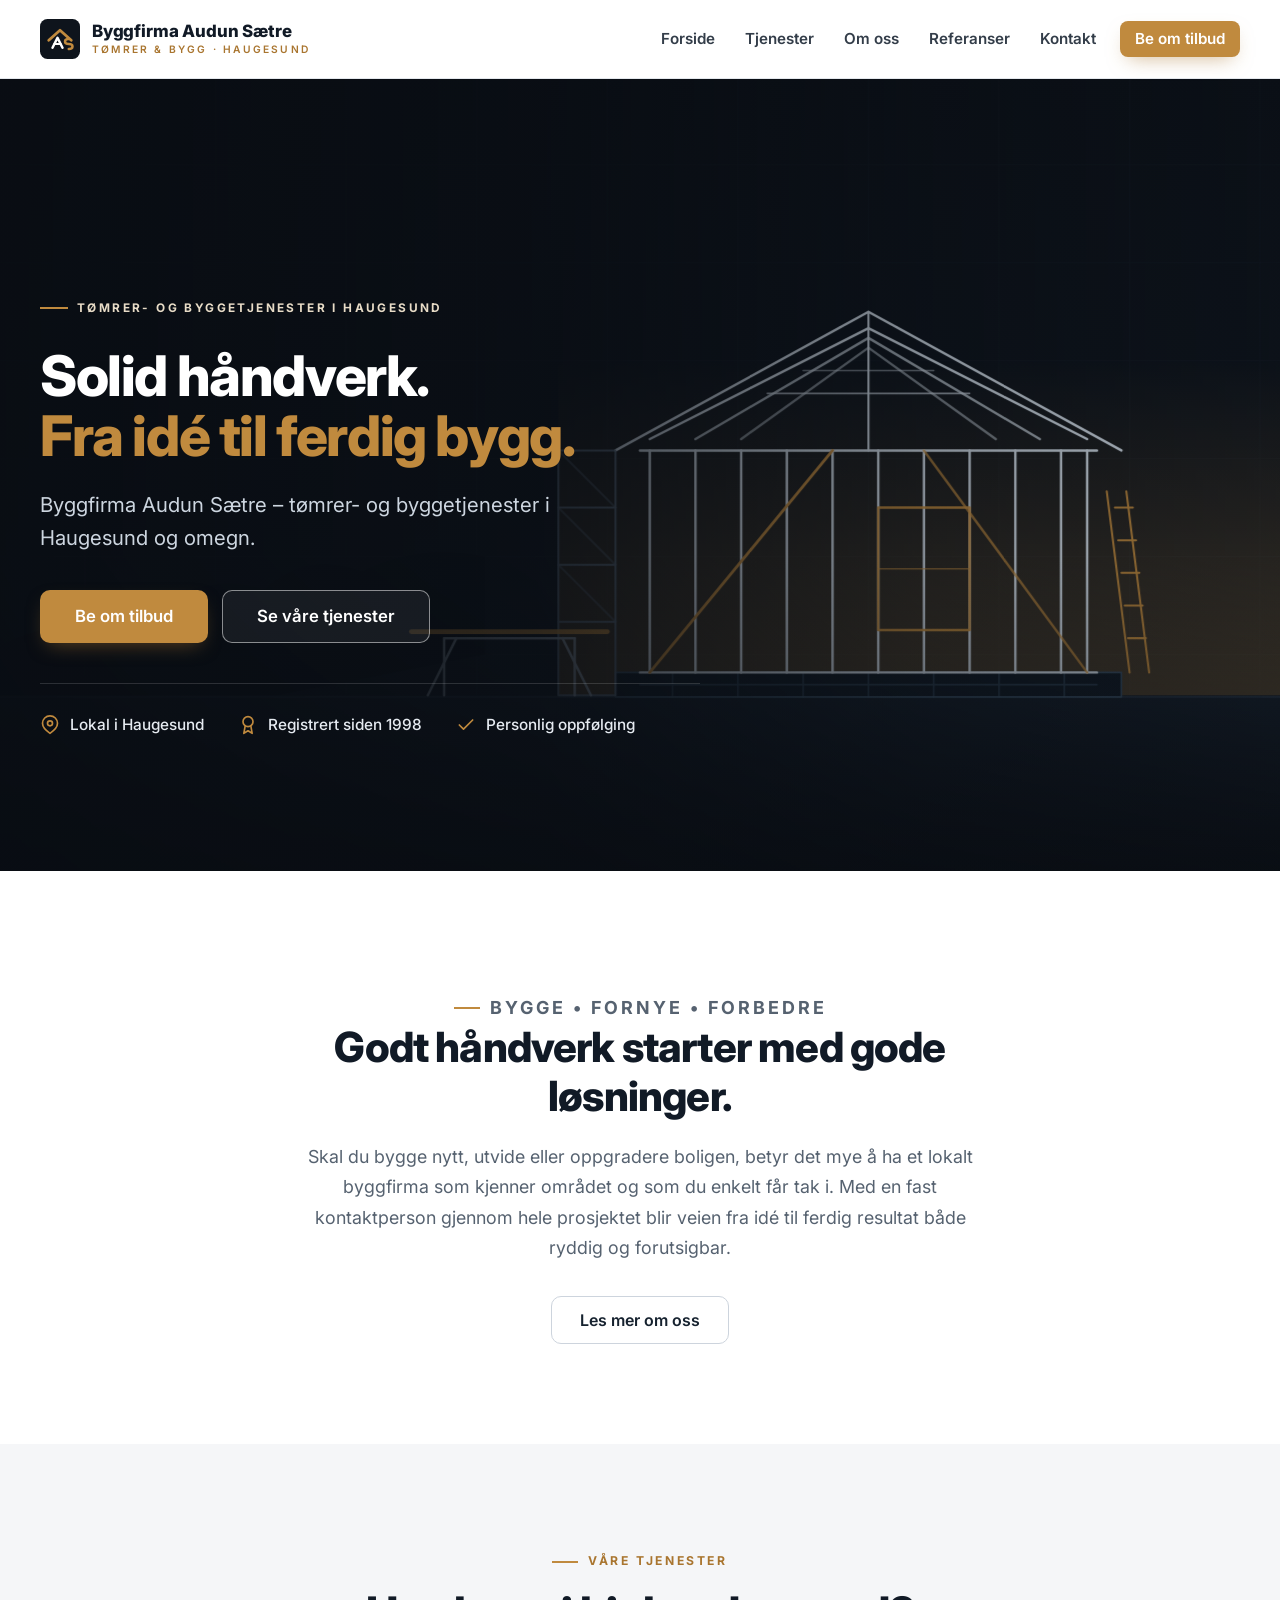
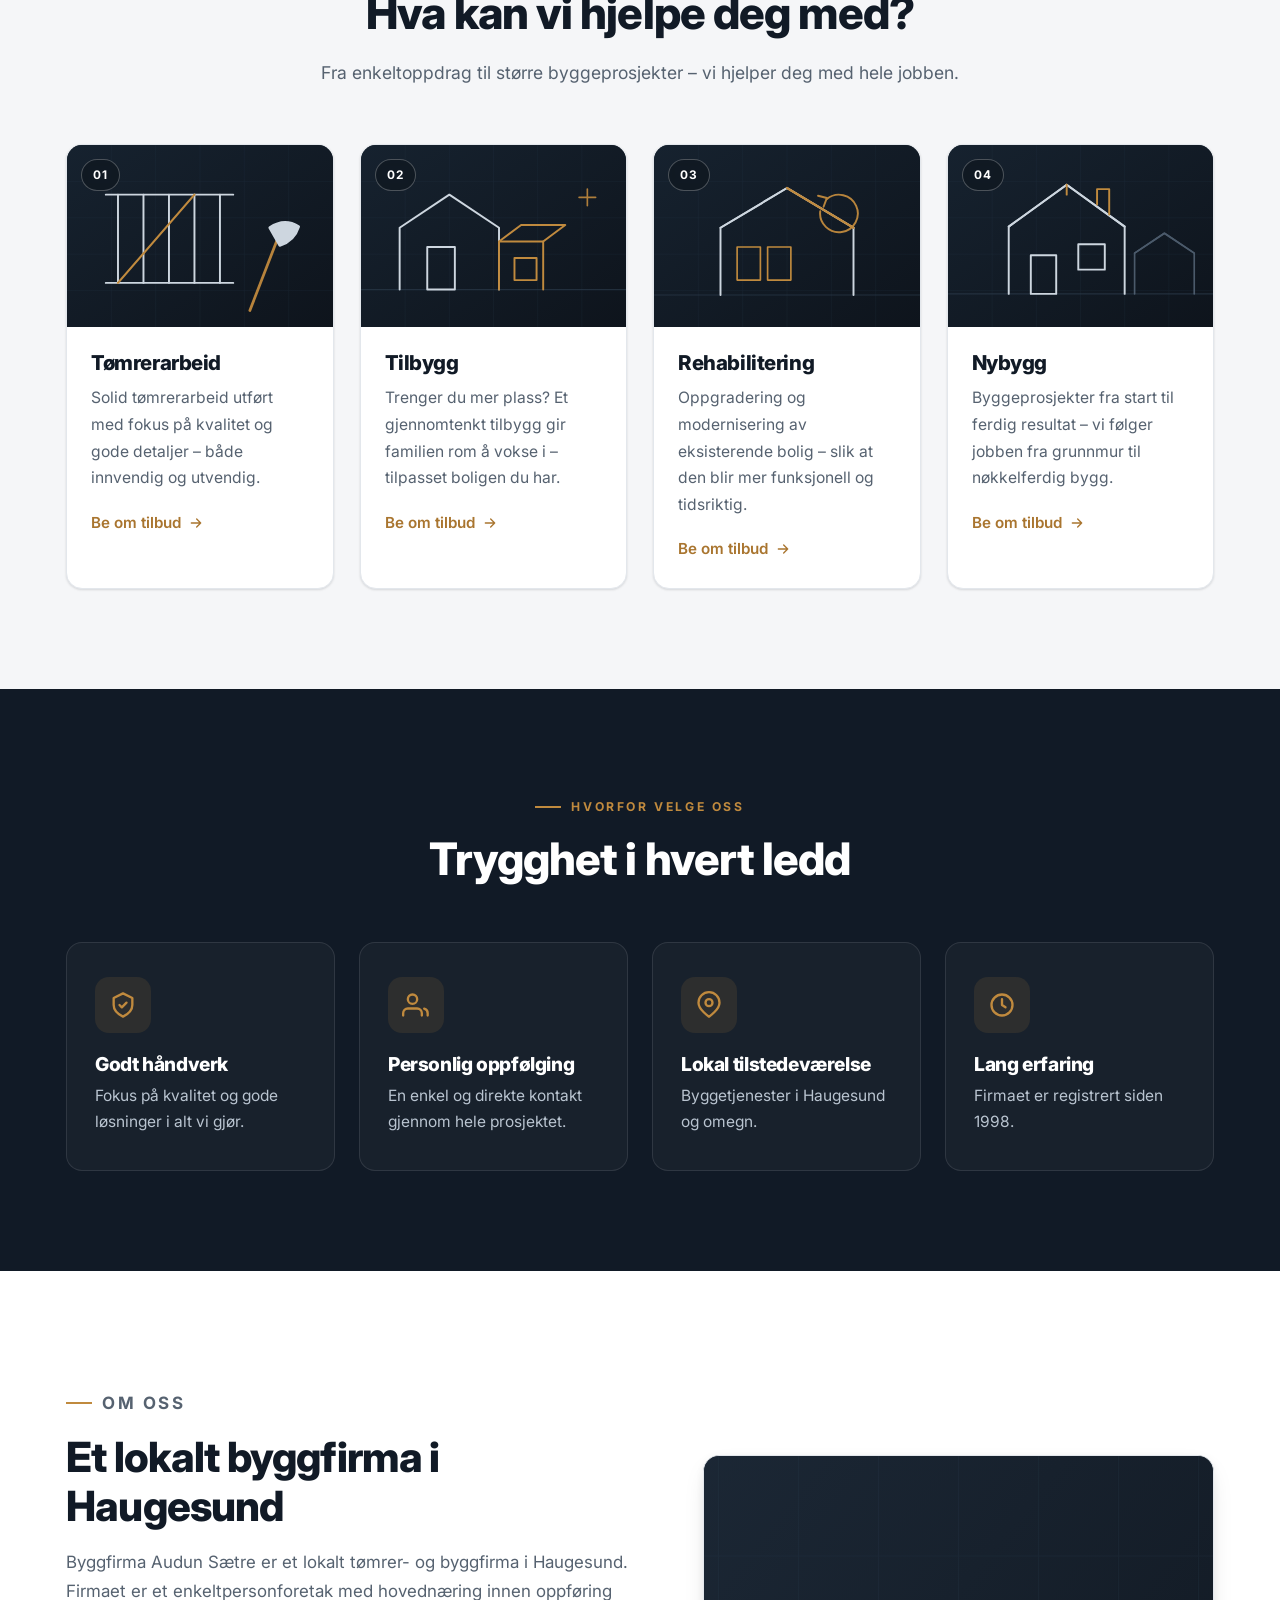
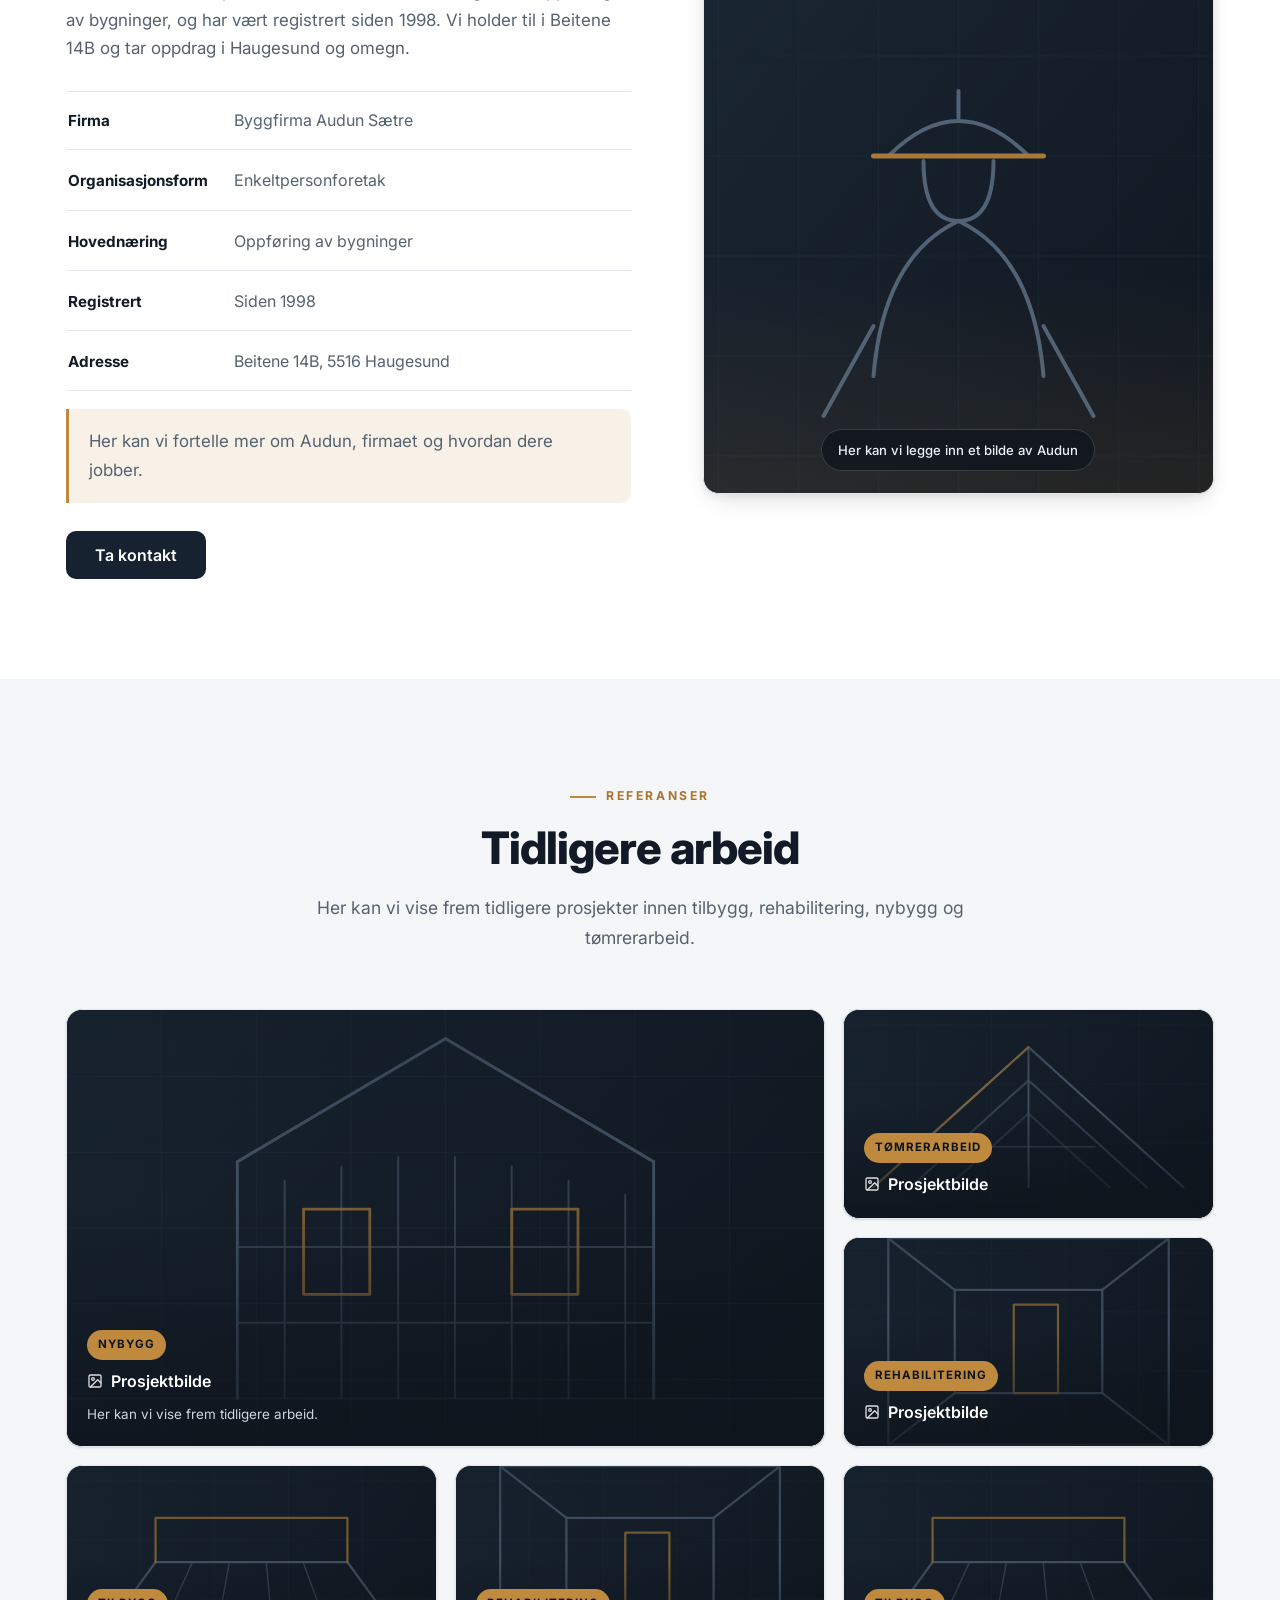
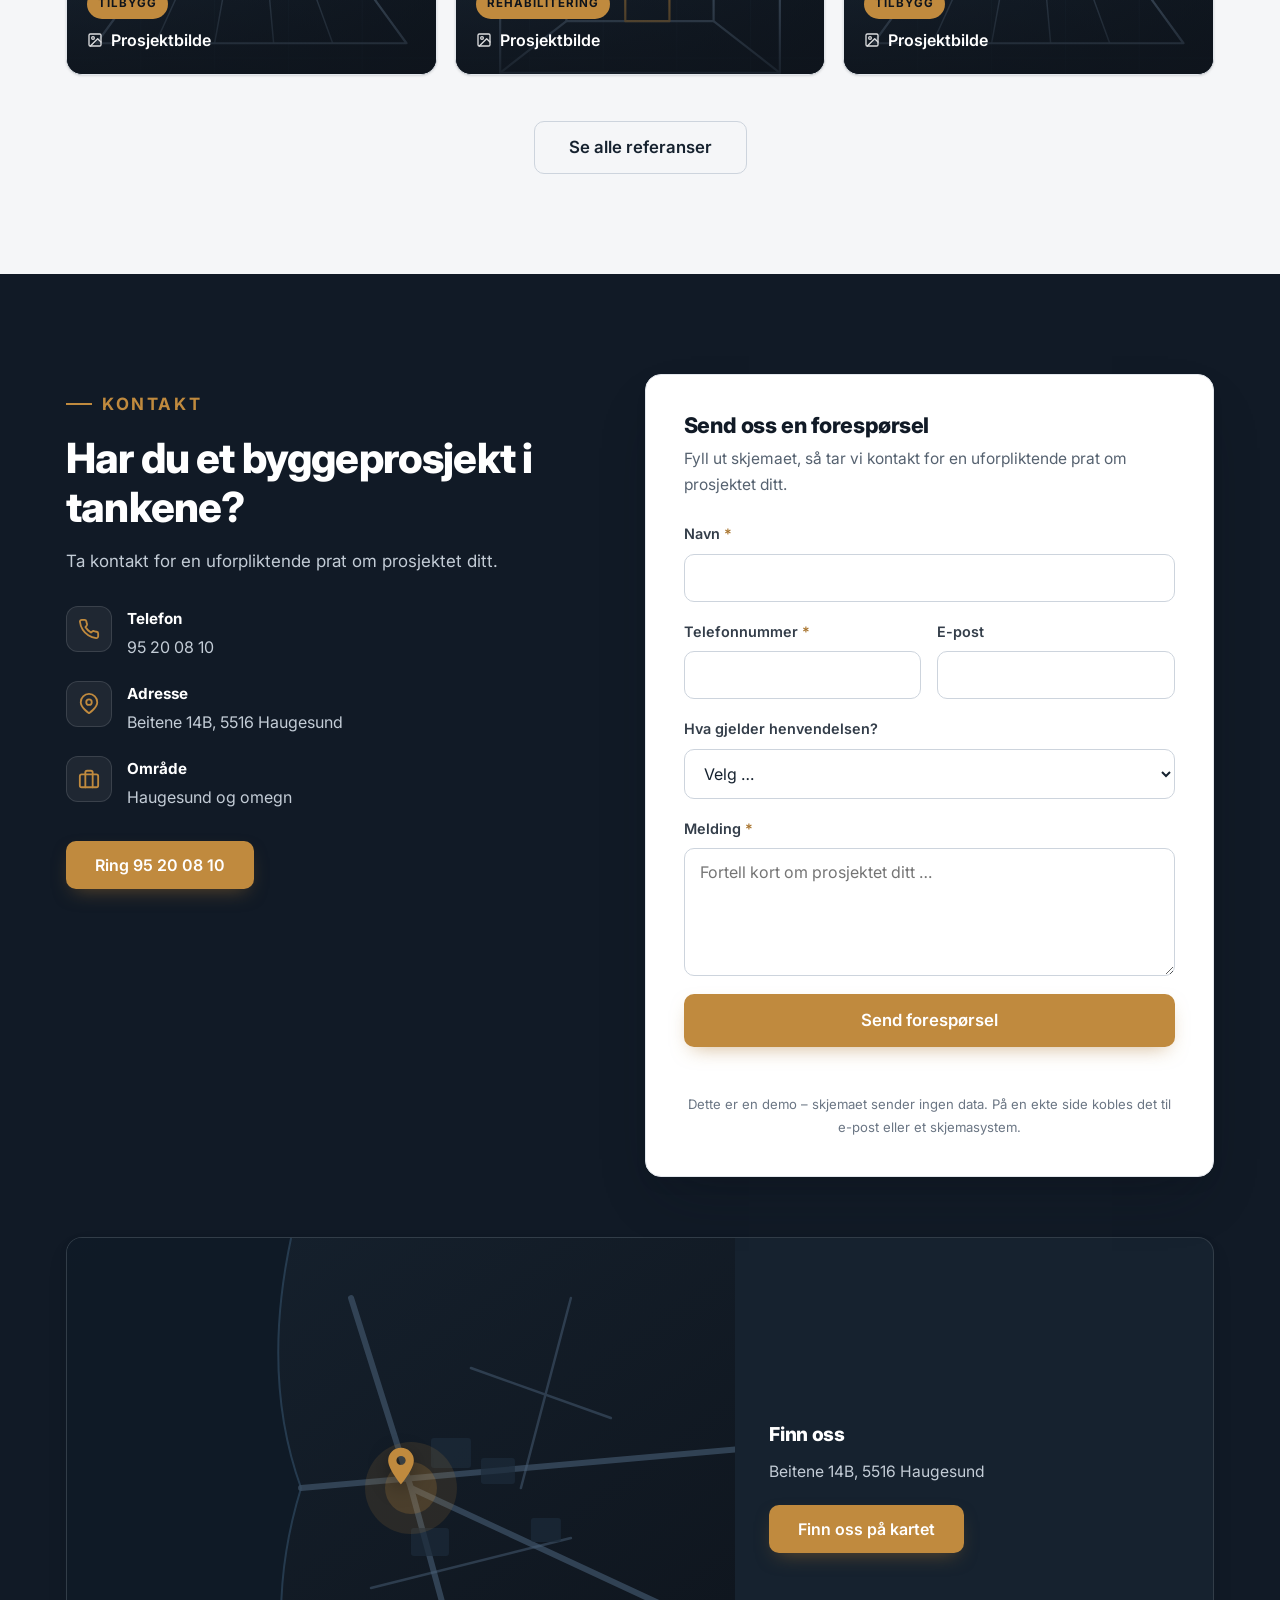
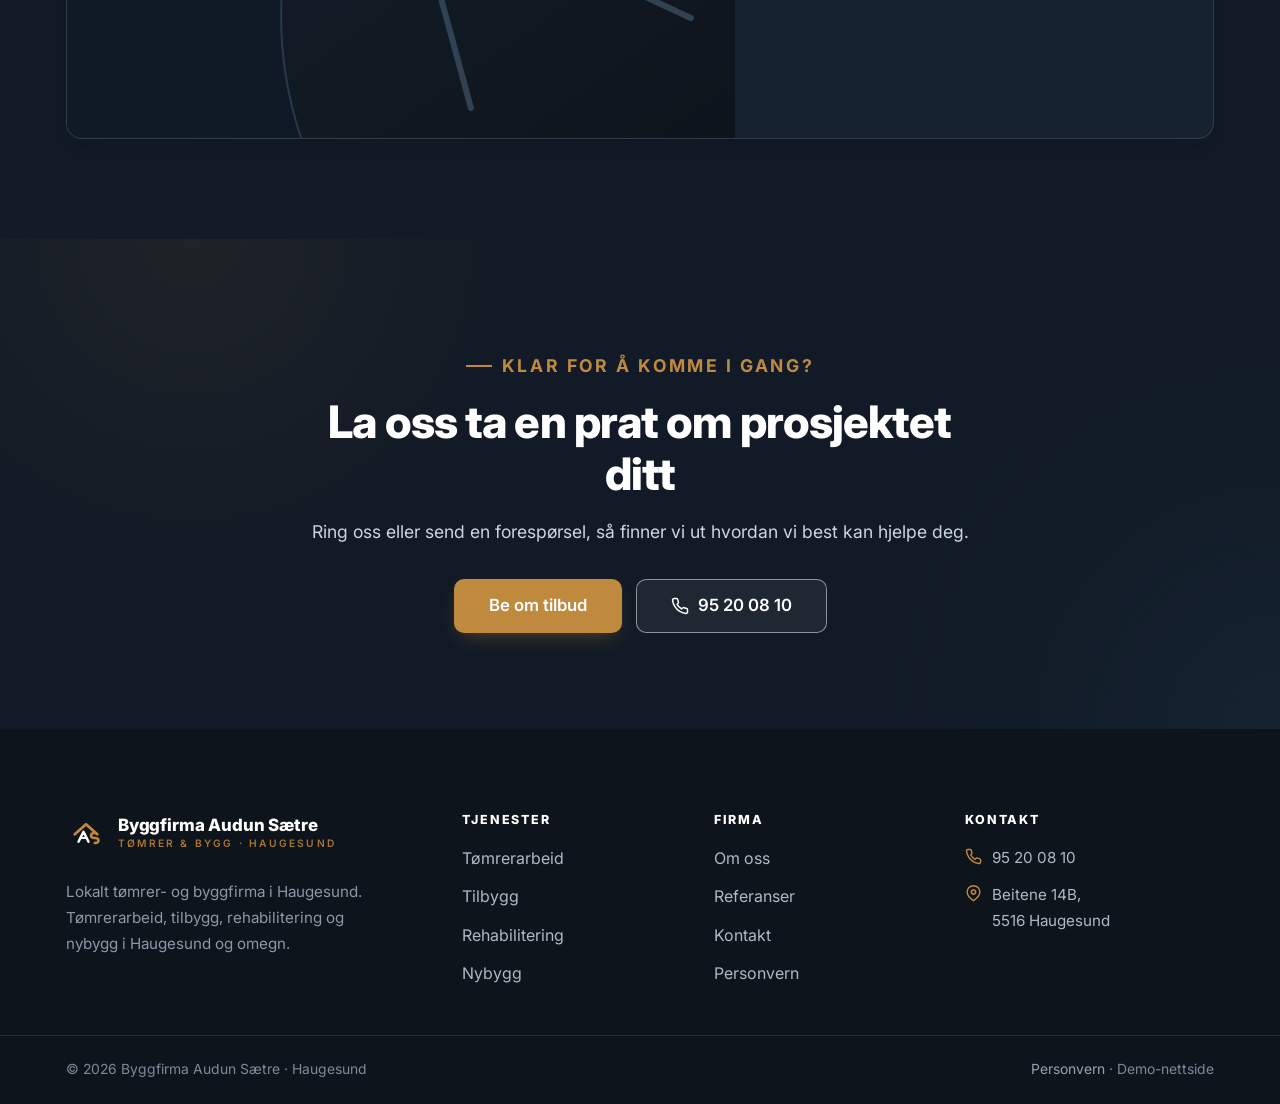
==== index.html @ df498ec6 "Legg til demo-nettside for Byggfirma Audun Sætre Statisk demo (HTML/CSS/JS) for et lokalt tømrer- og" ====
<!DOCTYPE html>
<html lang="nb">
<head>
  <meta charset="UTF-8">
  <meta name="viewport" content="width=device-width, initial-scale=1.0">

  <title>Byggfirma Audun Sætre – Tømrer og byggfirma i Haugesund</title>
  <meta name="description" content="Byggfirma Audun Sætre er et lokalt tømrer- og byggfirma i Haugesund. Vi utfører tømrerarbeid, tilbygg, rehabilitering og nybygg i Haugesund og omegn. Be om et uforpliktende tilbud.">
  <meta name="author" content="Byggfirma Audun Sætre">
  <meta name="robots" content="index, follow">
  <meta name="theme-color" content="#0e141c">
  <link rel="canonical" href="https://www.byggfirma-audun-satre.no/">

  <!-- Open Graph -->
  <meta property="og:type" content="website">
  <meta property="og:site_name" content="Byggfirma Audun Sætre">
  <meta property="og:title" content="Byggfirma Audun Sætre – Tømrer og byggfirma i Haugesund">
  <meta property="og:description" content="Lokalt tømrer- og byggfirma i Haugesund. Tømrerarbeid, tilbygg, rehabilitering og nybygg i Haugesund og omegn.">
  <meta property="og:locale" content="nb_NO">
  <meta property="og:url" content="https://www.byggfirma-audun-satre.no/">
  <meta property="og:image" content="assets/img/og-image.svg">

  <meta name="twitter:card" content="summary_large_image">
  <meta name="twitter:title" content="Byggfirma Audun Sætre – Tømrer og byggfirma i Haugesund">
  <meta name="twitter:description" content="Lokalt tømrer- og byggfirma i Haugesund. Tømrerarbeid, tilbygg, rehabilitering og nybygg.">
  <meta name="twitter:image" content="assets/img/og-image.svg">

  <link rel="icon" type="image/svg+xml" href="assets/img/favicon.svg">

  <!-- Fonts (Inter) – faller tilbake til systemfont uten internett -->
  <link rel="preconnect" href="https://fonts.googleapis.com">
  <link rel="preconnect" href="https://fonts.gstatic.com" crossorigin>
  <link rel="stylesheet" href="https://fonts.googleapis.com/css2?family=Inter:wght@400;500;600;700;800;900&display=swap">

  <link rel="stylesheet" href="css/styles.css">

  <!-- Strukturert data for lokal SEO (LocalBusiness) -->
  <script type="application/ld+json">
  {
    "@context": "https://schema.org",
    "@type": "GeneralContractor",
    "name": "Byggfirma Audun Sætre",
    "description": "Lokalt tømrer- og byggfirma i Haugesund. Tømrerarbeid, tilbygg, rehabilitering og nybygg i Haugesund og omegn.",
    "url": "https://www.byggfirma-audun-satre.no/",
    "telephone": "+4795200810",
    "image": "assets/img/og-image.svg",
    "foundingDate": "1998",
    "address": {
      "@type": "PostalAddress",
      "streetAddress": "Beitene 14B",
      "postalCode": "5516",
      "addressLocality": "Haugesund",
      "addressRegion": "Rogaland",
      "addressCountry": "NO"
    },
    "areaServed": [
      { "@type": "City", "name": "Haugesund" },
      { "@type": "City", "name": "Karmøy" },
      { "@type": "City", "name": "Tysvær" },
      { "@type": "City", "name": "Sveio" }
    ],
    "knowsAbout": ["Tømrerarbeid", "Tilbygg", "Rehabilitering", "Nybygg"]
  }
  </script>
</head>
<body>
  <a class="skip-link" href="#main">Hopp til innhold</a>

  <!-- ===================== HEADER ===================== -->
  <header class="site-header" id="top">
    <div class="header-inner">
      <a href="#top" class="brand" aria-label="Byggfirma Audun Sætre – til forsiden">
        <svg class="brand-mark" viewBox="0 0 64 64" aria-hidden="true" focusable="false">
          <rect width="64" height="64" rx="12" fill="#0e141c"/>
          <path d="M14 34 L32 18 L50 34" fill="none" stroke="#c08a3e" stroke-width="4.5" stroke-linecap="round" stroke-linejoin="round"/>
          <path d="M20 46 L28 30 L36 46" fill="none" stroke="#ffffff" stroke-width="4" stroke-linecap="round" stroke-linejoin="round"/>
          <path d="M23 40 H33" fill="none" stroke="#ffffff" stroke-width="3.4" stroke-linecap="round"/>
          <path d="M46 32 q-6 0 -6 4 q0 4 6 4 q6 0 6 4 q0 4 -6 4" fill="none" stroke="#c08a3e" stroke-width="4" stroke-linecap="round"/>
        </svg>
        <span class="brand-text">
          <span class="brand-name">Byggfirma Audun Sætre</span>
          <span class="brand-sub">Tømrer &amp; bygg · Haugesund</span>
        </span>
      </a>

      <button class="nav-toggle" id="navToggle" aria-label="Åpne meny" aria-expanded="false" aria-controls="mainNav">
        <span></span><span></span><span></span>
      </button>

      <nav class="main-nav" id="mainNav" aria-label="Hovedmeny">
        <ul>
          <li><a href="#top">Forside</a></li>
          <li><a href="#tjenester">Tjenester</a></li>
          <li><a href="#om-oss">Om oss</a></li>
          <li><a href="#referanser">Referanser</a></li>
          <li><a href="#kontakt">Kontakt</a></li>
          <li><a href="#kontakt" class="btn btn-primary btn-sm">Be om tilbud</a></li>
        </ul>
      </nav>
    </div>
  </header>

  <main id="main">
    <!-- ===================== HERO ===================== -->
    <section class="hero" aria-labelledby="hero-title">
      <div class="hero-media" aria-hidden="true">
        <img src="assets/img/hero-illustration.svg" alt="" width="1600" height="1000" fetchpriority="high">
      </div>
      <div class="hero-overlay" aria-hidden="true"></div>
      <div class="hero-content">
        <div class="hero-inner">
          <div class="hero-copy">
            <p class="hero-eyebrow">Tømrer- og byggetjenester i Haugesund</p>
            <h1 id="hero-title">Solid håndverk.<br><span class="accent">Fra idé til ferdig bygg.</span></h1>
            <p class="hero-lead">
              Byggfirma Audun Sætre – tømrer- og byggetjenester i Haugesund og omegn.
            </p>
            <div class="hero-actions">
              <a href="#kontakt" class="btn btn-primary btn-lg">Be om tilbud</a>
              <a href="#tjenester" class="btn btn-ghost btn-lg">Se våre tjenester</a>
            </div>
            <ul class="hero-trust">
              <li>
                <svg viewBox="0 0 24 24" fill="none" stroke="currentColor" stroke-width="2" stroke-linecap="round" stroke-linejoin="round" aria-hidden="true"><path d="M21 10c0 6-9 12-9 12s-9-6-9-12a9 9 0 0 1 18 0z"/><circle cx="12" cy="10" r="3"/></svg>
                Lokal i Haugesund
              </li>
              <li>
                <svg viewBox="0 0 24 24" fill="none" stroke="currentColor" stroke-width="2" stroke-linecap="round" stroke-linejoin="round" aria-hidden="true"><circle cx="12" cy="8" r="6"/><path d="M8.5 13.6 7 22l5-3 5 3-1.5-8.4"/></svg>
                Registrert siden 1998
              </li>
              <li>
                <svg viewBox="0 0 24 24" fill="none" stroke="currentColor" stroke-width="2" stroke-linecap="round" stroke-linejoin="round" aria-hidden="true"><path d="M20 6 9 17l-5-5"/></svg>
                Personlig oppfølging
              </li>
            </ul>
          </div>
        </div>
      </div>
    </section>

    <!-- ===================== INTRODUKSJON ===================== -->
    <section class="section intro" aria-labelledby="intro-title">
      <div class="container">
        <p class="eyebrow">Bygge • Fornye • Forbedre</p>
        <h2 id="intro-title">Godt håndverk starter med gode løsninger.</h2>
        <p>
          Skal du bygge nytt, utvide eller oppgradere boligen, betyr det mye å ha et lokalt byggfirma
          som kjenner området og som du enkelt får tak i. Med en fast kontaktperson gjennom hele
          prosjektet blir veien fra idé til ferdig resultat både ryddig og forutsigbar.
        </p>
        <a href="#om-oss" class="btn btn-outline">Les mer om oss</a>
      </div>
    </section>

    <!-- ===================== TJENESTER ===================== -->
    <section class="section section-alt" id="tjenester" aria-labelledby="tjenester-title">
      <div class="container">
        <div class="section-head center">
          <p class="eyebrow">Våre tjenester</p>
          <h2 id="tjenester-title">Hva kan vi hjelpe deg med?</h2>
          <p class="section-sub">Fra enkeltoppdrag til større byggeprosjekter – vi hjelper deg med hele jobben.</p>
        </div>

        <div class="service-grid">
          <!-- Tømrerarbeid -->
          <article class="service-card">
            <div class="service-media">
              <img src="assets/img/service-tomrerarbeid.svg" alt="Illustrasjon av tømrerarbeid med reisverk og verktøy" width="480" height="330" loading="lazy">
              <span class="service-num">01</span>
            </div>
            <div class="service-body">
              <h3>Tømrerarbeid</h3>
              <p>Solid tømrerarbeid utført med fokus på kvalitet og gode detaljer – både innvendig og utvendig.</p>
              <a href="#kontakt" class="service-link" data-service="Tømrerarbeid">Be om tilbud
                <svg viewBox="0 0 24 24" fill="none" stroke="currentColor" stroke-width="2" stroke-linecap="round" stroke-linejoin="round" aria-hidden="true"><path d="M5 12h14M13 6l6 6-6 6"/></svg>
              </a>
            </div>
          </article>

          <!-- Tilbygg -->
          <article class="service-card">
            <div class="service-media">
              <img src="assets/img/service-tilbygg.svg" alt="Illustrasjon av tilbygg på eksisterende bolig" width="480" height="330" loading="lazy">
              <span class="service-num">02</span>
            </div>
            <div class="service-body">
              <h3>Tilbygg</h3>
              <p>Trenger du mer plass? Et gjennomtenkt tilbygg gir familien rom å vokse i – tilpasset boligen du har.</p>
              <a href="#kontakt" class="service-link" data-service="Tilbygg">Be om tilbud
                <svg viewBox="0 0 24 24" fill="none" stroke="currentColor" stroke-width="2" stroke-linecap="round" stroke-linejoin="round" aria-hidden="true"><path d="M5 12h14M13 6l6 6-6 6"/></svg>
              </a>
            </div>
          </article>

          <!-- Rehabilitering -->
          <article class="service-card">
            <div class="service-media">
              <img src="assets/img/service-rehabilitering.svg" alt="Illustrasjon av rehabilitering og oppgradering av bolig" width="480" height="330" loading="lazy">
              <span class="service-num">03</span>
            </div>
            <div class="service-body">
              <h3>Rehabilitering</h3>
              <p>Oppgradering og modernisering av eksisterende bolig – slik at den blir mer funksjonell og tidsriktig.</p>
              <a href="#kontakt" class="service-link" data-service="Rehabilitering">Be om tilbud
                <svg viewBox="0 0 24 24" fill="none" stroke="currentColor" stroke-width="2" stroke-linecap="round" stroke-linejoin="round" aria-hidden="true"><path d="M5 12h14M13 6l6 6-6 6"/></svg>
              </a>
            </div>
          </article>

          <!-- Nybygg -->
          <article class="service-card">
            <div class="service-media">
              <img src="assets/img/service-nybygg.svg" alt="Illustrasjon av nybygg – bolig bygget fra grunnen av" width="480" height="330" loading="lazy">
              <span class="service-num">04</span>
            </div>
            <div class="service-body">
              <h3>Nybygg</h3>
              <p>Byggeprosjekter fra start til ferdig resultat – vi følger jobben fra grunnmur til nøkkelferdig bygg.</p>
              <a href="#kontakt" class="service-link" data-service="Nybygg">Be om tilbud
                <svg viewBox="0 0 24 24" fill="none" stroke="currentColor" stroke-width="2" stroke-linecap="round" stroke-linejoin="round" aria-hidden="true"><path d="M5 12h14M13 6l6 6-6 6"/></svg>
              </a>
            </div>
          </article>
        </div>
      </div>
    </section>

    <!-- ===================== HVORFOR VELGE OSS ===================== -->
    <section class="section section-dark" aria-labelledby="hvorfor-title">
      <div class="container">
        <div class="section-head center">
          <p class="eyebrow">Hvorfor velge oss</p>
          <h2 id="hvorfor-title">Trygghet i hvert ledd</h2>
        </div>
        <div class="why-grid">
          <article class="why-card">
            <span class="why-icon" aria-hidden="true"><svg viewBox="0 0 24 24" fill="none" stroke="currentColor" stroke-width="2" stroke-linecap="round" stroke-linejoin="round"><path d="M12 2 4 6v6c0 5 3.4 7.7 8 10 4.6-2.3 8-5 8-10V6l-8-4z"/><path d="m9 12 2 2 4-4"/></svg></span>
            <h3>Godt håndverk</h3>
            <p>Fokus på kvalitet og gode løsninger i alt vi gjør.</p>
          </article>
          <article class="why-card">
            <span class="why-icon" aria-hidden="true"><svg viewBox="0 0 24 24" fill="none" stroke="currentColor" stroke-width="2" stroke-linecap="round" stroke-linejoin="round"><path d="M17 21v-2a4 4 0 0 0-4-4H5a4 4 0 0 0-4 4v2"/><circle cx="9" cy="7" r="4"/><path d="M22 21v-2a4 4 0 0 0-3-3.87"/></svg></span>
            <h3>Personlig oppfølging</h3>
            <p>En enkel og direkte kontakt gjennom hele prosjektet.</p>
          </article>
          <article class="why-card">
            <span class="why-icon" aria-hidden="true"><svg viewBox="0 0 24 24" fill="none" stroke="currentColor" stroke-width="2" stroke-linecap="round" stroke-linejoin="round"><path d="M21 10c0 6-9 12-9 12s-9-6-9-12a9 9 0 0 1 18 0z"/><circle cx="12" cy="10" r="3"/></svg></span>
            <h3>Lokal tilstedeværelse</h3>
            <p>Byggetjenester i Haugesund og omegn.</p>
          </article>
          <article class="why-card">
            <span class="why-icon" aria-hidden="true"><svg viewBox="0 0 24 24" fill="none" stroke="currentColor" stroke-width="2" stroke-linecap="round" stroke-linejoin="round"><circle cx="12" cy="12" r="9"/><path d="M12 7v5l3 2"/></svg></span>
            <h3>Lang erfaring</h3>
            <p>Firmaet er registrert siden 1998.</p>
          </article>
        </div>
      </div>
    </section>

    <!-- ===================== OM OSS ===================== -->
    <section class="section" id="om-oss" aria-labelledby="om-oss-title">
      <div class="container about-grid">
        <div class="about-text">
          <p class="eyebrow">Om oss</p>
          <h2 id="om-oss-title">Et lokalt byggfirma i Haugesund</h2>
          <p>
            Byggfirma Audun Sætre er et lokalt tømrer- og byggfirma i Haugesund. Firmaet er et
            enkeltpersonforetak med hovednæring innen oppføring av bygninger, og har vært registrert
            siden 1998. Vi holder til i Beitene 14B og tar oppdrag i Haugesund og omegn.
          </p>
          <ul class="about-facts">
            <li><span class="fact-label">Firma</span><span class="fact-value">Byggfirma Audun Sætre</span></li>
            <li><span class="fact-label">Organisasjonsform</span><span class="fact-value">Enkeltpersonforetak</span></li>
            <li><span class="fact-label">Hovednæring</span><span class="fact-value">Oppføring av bygninger</span></li>
            <li><span class="fact-label">Registrert</span><span class="fact-value">Siden 1998</span></li>
            <li><span class="fact-label">Adresse</span><span class="fact-value">Beitene 14B, 5516 Haugesund</span></li>
          </ul>
          <p class="about-note">Her kan vi fortelle mer om Audun, firmaet og hvordan dere jobber.</p>
          <a href="#kontakt" class="btn btn-dark about-cta">Ta kontakt</a>
        </div>
        <div class="about-visual">
          <img src="assets/img/about-visual.svg" alt="Plassholder – her kan det legges inn et bilde av Audun eller teamet" width="640" height="800" loading="lazy">
          <span class="placeholder-tag">Her kan vi legge inn et bilde av Audun</span>
        </div>
      </div>
    </section>

    <!-- ===================== REFERANSER ===================== -->
    <section class="section section-alt" id="referanser" aria-labelledby="referanser-title">
      <div class="container">
        <div class="section-head center">
          <p class="eyebrow">Referanser</p>
          <h2 id="referanser-title">Tidligere arbeid</h2>
          <p class="section-sub">Her kan vi vise frem tidligere prosjekter innen tilbygg, rehabilitering, nybygg og tømrerarbeid.</p>
        </div>

        <div class="ref-grid">
          <article class="ref-item">
            <img class="ref-bg" src="assets/img/ref-large.svg" alt="Plassholder for prosjektbilde" width="800" height="640" loading="lazy">
            <div class="ref-overlay">
              <span class="ref-cat">Nybygg</span>
              <span class="ref-label">
                <svg viewBox="0 0 24 24" fill="none" stroke="currentColor" stroke-width="2" stroke-linecap="round" stroke-linejoin="round" aria-hidden="true"><rect x="3" y="3" width="18" height="18" rx="2"/><circle cx="9" cy="9" r="2"/><path d="m21 15-5-5L5 21"/></svg>
                Prosjektbilde
              </span>
              <span class="ref-note">Her kan vi vise frem tidligere arbeid.</span>
            </div>
          </article>

          <article class="ref-item">
            <img class="ref-bg" src="assets/img/ref-b.svg" alt="Plassholder for prosjektbilde" width="500" height="400" loading="lazy">
            <div class="ref-overlay">
              <span class="ref-cat">Tømrerarbeid</span>
              <span class="ref-label">
                <svg viewBox="0 0 24 24" fill="none" stroke="currentColor" stroke-width="2" stroke-linecap="round" stroke-linejoin="round" aria-hidden="true"><rect x="3" y="3" width="18" height="18" rx="2"/><circle cx="9" cy="9" r="2"/><path d="m21 15-5-5L5 21"/></svg>
                Prosjektbilde
              </span>
            </div>
          </article>

          <article class="ref-item">
            <img class="ref-bg" src="assets/img/ref-a.svg" alt="Plassholder for prosjektbilde" width="500" height="400" loading="lazy">
            <div class="ref-overlay">
              <span class="ref-cat">Rehabilitering</span>
              <span class="ref-label">
                <svg viewBox="0 0 24 24" fill="none" stroke="currentColor" stroke-width="2" stroke-linecap="round" stroke-linejoin="round" aria-hidden="true"><rect x="3" y="3" width="18" height="18" rx="2"/><circle cx="9" cy="9" r="2"/><path d="m21 15-5-5L5 21"/></svg>
                Prosjektbilde
              </span>
            </div>
          </article>

          <article class="ref-item">
            <img class="ref-bg" src="assets/img/ref-c.svg" alt="Plassholder for prosjektbilde" width="500" height="400" loading="lazy">
            <div class="ref-overlay">
              <span class="ref-cat">Tilbygg</span>
              <span class="ref-label">
                <svg viewBox="0 0 24 24" fill="none" stroke="currentColor" stroke-width="2" stroke-linecap="round" stroke-linejoin="round" aria-hidden="true"><rect x="3" y="3" width="18" height="18" rx="2"/><circle cx="9" cy="9" r="2"/><path d="m21 15-5-5L5 21"/></svg>
                Prosjektbilde
              </span>
            </div>
          </article>

          <article class="ref-item">
            <img class="ref-bg" src="assets/img/ref-a.svg" alt="Plassholder for prosjektbilde" width="500" height="400" loading="lazy">
            <div class="ref-overlay">
              <span class="ref-cat">Rehabilitering</span>
              <span class="ref-label">
                <svg viewBox="0 0 24 24" fill="none" stroke="currentColor" stroke-width="2" stroke-linecap="round" stroke-linejoin="round" aria-hidden="true"><rect x="3" y="3" width="18" height="18" rx="2"/><circle cx="9" cy="9" r="2"/><path d="m21 15-5-5L5 21"/></svg>
                Prosjektbilde
              </span>
            </div>
          </article>

          <article class="ref-item">
            <img class="ref-bg" src="assets/img/ref-c.svg" alt="Plassholder for prosjektbilde" width="500" height="400" loading="lazy">
            <div class="ref-overlay">
              <span class="ref-cat">Tilbygg</span>
              <span class="ref-label">
                <svg viewBox="0 0 24 24" fill="none" stroke="currentColor" stroke-width="2" stroke-linecap="round" stroke-linejoin="round" aria-hidden="true"><rect x="3" y="3" width="18" height="18" rx="2"/><circle cx="9" cy="9" r="2"/><path d="m21 15-5-5L5 21"/></svg>
                Prosjektbilde
              </span>
            </div>
          </article>
        </div>

        <div class="ref-actions">
          <a href="#kontakt" class="btn btn-outline btn-lg">Se alle referanser</a>
        </div>
      </div>
    </section>

    <!-- ===================== KONTAKT ===================== -->
    <section class="section section-dark" id="kontakt" aria-labelledby="kontakt-title">
      <div class="container contact-grid">
        <div class="contact-info">
          <p class="eyebrow">Kontakt</p>
          <h2 id="kontakt-title">Har du et byggeprosjekt i tankene?</h2>
          <p>Ta kontakt for en uforpliktende prat om prosjektet ditt.</p>

          <ul class="contact-list">
            <li>
              <span class="contact-ic" aria-hidden="true"><svg viewBox="0 0 24 24" fill="none" stroke="currentColor" stroke-width="2" stroke-linecap="round" stroke-linejoin="round"><path d="M22 16.9v3a2 2 0 0 1-2.2 2 19.8 19.8 0 0 1-8.6-3.1 19.5 19.5 0 0 1-6-6 19.8 19.8 0 0 1-3.1-8.7A2 2 0 0 1 4.1 2h3a2 2 0 0 1 2 1.7c.1.9.4 1.8.7 2.7a2 2 0 0 1-.5 2.1L8.1 9.9a16 16 0 0 0 6 6l1.4-1.2a2 2 0 0 1 2.1-.4c.9.3 1.8.6 2.7.7a2 2 0 0 1 1.7 2z"/></svg></span>
              <span><span class="c-label">Telefon</span><a href="tel:+4795200810">95 20 08 10</a></span>
            </li>
            <li>
              <span class="contact-ic" aria-hidden="true"><svg viewBox="0 0 24 24" fill="none" stroke="currentColor" stroke-width="2" stroke-linecap="round" stroke-linejoin="round"><path d="M21 10c0 6-9 12-9 12s-9-6-9-12a9 9 0 0 1 18 0z"/><circle cx="12" cy="10" r="3"/></svg></span>
              <span><span class="c-label">Adresse</span><span class="c-value">Beitene 14B, 5516 Haugesund</span></span>
            </li>
            <li>
              <span class="contact-ic" aria-hidden="true"><svg viewBox="0 0 24 24" fill="none" stroke="currentColor" stroke-width="2" stroke-linecap="round" stroke-linejoin="round"><rect x="2" y="7" width="20" height="14" rx="2"/><path d="M16 21V5a2 2 0 0 0-2-2h-4a2 2 0 0 0-2 2v16"/></svg></span>
              <span><span class="c-label">Område</span><span class="c-value">Haugesund og omegn</span></span>
            </li>
          </ul>

          <div class="contact-actions">
            <a href="tel:+4795200810" class="btn btn-primary">Ring 95 20 08 10</a>
          </div>
        </div>

        <div class="contact-form-wrap">
          <h3>Send oss en forespørsel</h3>
          <p class="form-intro">Fyll ut skjemaet, så tar vi kontakt for en uforpliktende prat om prosjektet ditt.</p>
          <form class="contact-form" id="contactForm" action="" method="POST" novalidate>
            <div class="form-row">
              <label for="name">Navn <span aria-hidden="true">*</span></label>
              <input type="text" id="name" name="navn" autocomplete="name" required>
            </div>
            <div class="form-two">
              <div class="form-row">
                <label for="phone">Telefonnummer <span aria-hidden="true">*</span></label>
                <input type="tel" id="phone" name="telefon" autocomplete="tel" required>
              </div>
              <div class="form-row">
                <label for="email">E-post</label>
                <input type="email" id="email" name="epost" autocomplete="email">
              </div>
            </div>
            <div class="form-row">
              <label for="subject">Hva gjelder henvendelsen?</label>
              <select id="subject" name="tema">
                <option value="">Velg …</option>
                <option value="Tømrerarbeid">Tømrerarbeid</option>
                <option value="Tilbygg">Tilbygg</option>
                <option value="Rehabilitering">Rehabilitering</option>
                <option value="Nybygg">Nybygg</option>
                <option value="Annet">Annet</option>
              </select>
            </div>
            <div class="form-row">
              <label for="message">Melding <span aria-hidden="true">*</span></label>
              <textarea id="message" name="melding" rows="5" placeholder="Fortell kort om prosjektet ditt …" required></textarea>
            </div>
            <button type="submit" class="btn btn-primary btn-lg btn-block">Send forespørsel</button>
            <p class="form-status" id="formStatus" role="status" aria-live="polite"></p>
            <p class="form-fineprint">Dette er en demo – skjemaet sender ingen data. På en ekte side kobles det til e-post eller et skjemasystem.</p>
          </form>
        </div>
      </div>

      <div class="container">
        <div class="contact-map">
          <div class="map-visual">
            <img src="assets/img/map-visual.svg" alt="Stilisert kart over Haugesund-området" width="700" height="500" loading="lazy">
            <span class="map-pin" aria-hidden="true">
              <svg viewBox="0 0 24 24" fill="currentColor"><path d="M12 2a7 7 0 0 0-7 7c0 5 7 13 7 13s7-8 7-13a7 7 0 0 0-7-7zm0 9.5A2.5 2.5 0 1 1 12 6.5a2.5 2.5 0 0 1 0 5z"/></svg>
            </span>
          </div>
          <div class="map-side">
            <h3>Finn oss</h3>
            <p>Beitene 14B, 5516 Haugesund</p>
            <a class="btn btn-primary" href="https://www.google.com/maps/search/?api=1&query=Beitene+14B+5516+Haugesund" target="_blank" rel="noopener">Finn oss på kartet</a>
          </div>
        </div>
      </div>
    </section>

    <!-- ===================== CTA ===================== -->
    <section class="cta" aria-labelledby="cta-title">
      <div class="container cta-inner">
        <p class="eyebrow">Klar for å komme i gang?</p>
        <h2 id="cta-title">La oss ta en prat om prosjektet ditt</h2>
        <p>Ring oss eller send en forespørsel, så finner vi ut hvordan vi best kan hjelpe deg.</p>
        <div class="cta-actions">
          <a href="#kontakt" class="btn btn-primary btn-lg">Be om tilbud</a>
          <a href="tel:+4795200810" class="btn btn-ghost btn-lg">
            <svg viewBox="0 0 24 24" fill="none" stroke="currentColor" stroke-width="2" stroke-linecap="round" stroke-linejoin="round" aria-hidden="true"><path d="M22 16.9v3a2 2 0 0 1-2.2 2 19.8 19.8 0 0 1-8.6-3.1 19.5 19.5 0 0 1-6-6 19.8 19.8 0 0 1-3.1-8.7A2 2 0 0 1 4.1 2h3a2 2 0 0 1 2 1.7c.1.9.4 1.8.7 2.7a2 2 0 0 1-.5 2.1L8.1 9.9a16 16 0 0 0 6 6l1.4-1.2a2 2 0 0 1 2.1-.4c.9.3 1.8.6 2.7.7a2 2 0 0 1 1.7 2z"/></svg>
            95 20 08 10
          </a>
        </div>
      </div>
    </section>
  </main>

  <!-- ===================== FOOTER ===================== -->
  <footer class="site-footer">
    <div class="footer-inner">
      <div class="footer-brand">
        <a href="#top" class="brand" aria-label="Byggfirma Audun Sætre – til forsiden">
          <svg class="brand-mark" viewBox="0 0 64 64" aria-hidden="true" focusable="false">
            <rect width="64" height="64" rx="12" fill="#0e141c"/>
            <path d="M14 34 L32 18 L50 34" fill="none" stroke="#c08a3e" stroke-width="4.5" stroke-linecap="round" stroke-linejoin="round"/>
            <path d="M20 46 L28 30 L36 46" fill="none" stroke="#ffffff" stroke-width="4" stroke-linecap="round" stroke-linejoin="round"/>
            <path d="M23 40 H33" fill="none" stroke="#ffffff" stroke-width="3.4" stroke-linecap="round"/>
            <path d="M46 32 q-6 0 -6 4 q0 4 6 4 q6 0 6 4 q0 4 -6 4" fill="none" stroke="#c08a3e" stroke-width="4" stroke-linecap="round"/>
          </svg>
          <span class="brand-text">
            <span class="brand-name">Byggfirma Audun Sætre</span>
            <span class="brand-sub">Tømrer &amp; bygg · Haugesund</span>
          </span>
        </a>
        <p>Lokalt tømrer- og byggfirma i Haugesund. Tømrerarbeid, tilbygg, rehabilitering og nybygg i Haugesund og omegn.</p>
      </div>

      <nav class="footer-col" aria-label="Tjenester">
        <h4>Tjenester</h4>
        <ul>
          <li><a href="#tjenester">Tømrerarbeid</a></li>
          <li><a href="#tjenester">Tilbygg</a></li>
          <li><a href="#tjenester">Rehabilitering</a></li>
          <li><a href="#tjenester">Nybygg</a></li>
        </ul>
      </nav>

      <nav class="footer-col" aria-label="Snarveier">
        <h4>Firma</h4>
        <ul>
          <li><a href="#om-oss">Om oss</a></li>
          <li><a href="#referanser">Referanser</a></li>
          <li><a href="#kontakt">Kontakt</a></li>
          <li><a href="personvern.html">Personvern</a></li>
        </ul>
      </nav>

      <div class="footer-col footer-contact">
        <h4>Kontakt</h4>
        <ul>
          <li>
            <svg viewBox="0 0 24 24" fill="none" stroke="currentColor" stroke-width="2" stroke-linecap="round" stroke-linejoin="round" aria-hidden="true"><path d="M22 16.9v3a2 2 0 0 1-2.2 2 19.8 19.8 0 0 1-8.6-3.1 19.5 19.5 0 0 1-6-6 19.8 19.8 0 0 1-3.1-8.7A2 2 0 0 1 4.1 2h3a2 2 0 0 1 2 1.7c.1.9.4 1.8.7 2.7a2 2 0 0 1-.5 2.1L8.1 9.9a16 16 0 0 0 6 6l1.4-1.2a2 2 0 0 1 2.1-.4c.9.3 1.8.6 2.7.7a2 2 0 0 1 1.7 2z"/></svg>
            <a href="tel:+4795200810">95 20 08 10</a>
          </li>
          <li>
            <svg viewBox="0 0 24 24" fill="none" stroke="currentColor" stroke-width="2" stroke-linecap="round" stroke-linejoin="round" aria-hidden="true"><path d="M21 10c0 6-9 12-9 12s-9-6-9-12a9 9 0 0 1 18 0z"/><circle cx="12" cy="10" r="3"/></svg>
            <span>Beitene 14B,<br>5516 Haugesund</span>
          </li>
        </ul>
      </div>
    </div>

    <div class="footer-bottom">
      <div class="footer-bottom-inner">
        <p>&copy; <span id="year">2026</span> Byggfirma Audun Sætre · Haugesund</p>
        <p class="footer-legal"><a href="personvern.html">Personvern</a> · Demo-nettside</p>
      </div>
    </div>
  </footer>

  <!-- Flytende ring-knapp (kun mobil) -->
  <a href="tel:+4795200810" class="call-fab" aria-label="Ring oss på 95 20 08 10">
    <svg viewBox="0 0 24 24" fill="none" stroke="currentColor" stroke-width="2" stroke-linecap="round" stroke-linejoin="round" aria-hidden="true"><path d="M22 16.9v3a2 2 0 0 1-2.2 2 19.8 19.8 0 0 1-8.6-3.1 19.5 19.5 0 0 1-6-6 19.8 19.8 0 0 1-3.1-8.7A2 2 0 0 1 4.1 2h3a2 2 0 0 1 2 1.7c.1.9.4 1.8.7 2.7a2 2 0 0 1-.5 2.1L8.1 9.9a16 16 0 0 0 6 6l1.4-1.2a2 2 0 0 1 2.1-.4c.9.3 1.8.6 2.7.7a2 2 0 0 1 1.7 2z"/></svg>
    Ring nå
  </a>

  <script src="js/main.js" defer></script>
</body>
</html>
---- css/styles.css ----
/* ============================================================
   Byggfirma Audun Sætre – Stylesheet (DEMO)
   Palett: nesten-svart marineblå, hvit, lys grå, én amber-aksent
   ============================================================ */

:root {
  --ink:      #0e141c;   /* nesten svart marineblå */
  --navy-900: #111a26;
  --navy-800: #16222f;
  --navy-700: #1d2d3e;
  --navy-600: #26394d;

  --accent:      #c08a3e;   /* diskret, varm amber/kobber */
  --accent-strong: #a9752f;
  --accent-soft: rgba(192, 138, 62, 0.12);

  --white:    #ffffff;
  --bg:       #f5f6f8;      /* lys grå bakgrunn */
  --gray-50:  #f7f8fa;
  --gray-100: #eef1f4;
  --gray-200: #e3e7ec;
  --gray-300: #cdd4dd;
  --gray-400: #a7b1bd;
  --gray-500: #6b7684;
  --gray-600: #4c5765;
  --gray-700: #333d49;

  --text:      #16222f;
  --text-soft: #566270;

  --radius:    10px;
  --radius-lg: 16px;
  --radius-pill: 999px;

  --shadow-sm: 0 1px 2px rgba(14, 20, 28, 0.06), 0 1px 3px rgba(14, 20, 28, 0.08);
  --shadow-md: 0 10px 28px -10px rgba(14, 20, 28, 0.18), 0 3px 8px rgba(14, 20, 28, 0.06);
  --shadow-lg: 0 28px 56px -18px rgba(14, 20, 28, 0.30), 0 10px 20px -10px rgba(14, 20, 28, 0.14);

  --container: 1200px;
  --header-h: 78px;

  --font: 'Inter', system-ui, -apple-system, 'Segoe UI', 'Helvetica Neue', Arial, sans-serif;
}

/* ---------- Reset / base ---------- */
* { box-sizing: border-box; margin: 0; padding: 0; }

html {
  scroll-behavior: smooth;
  scroll-padding-top: calc(var(--header-h) + 14px);
  -webkit-text-size-adjust: 100%;
}

body {
  font-family: var(--font);
  color: var(--text);
  background: var(--white);
  line-height: 1.7;
  -webkit-font-smoothing: antialiased;
  text-rendering: optimizeLegibility;
  overflow-x: hidden;
}

img, svg { max-width: 100%; display: block; }

a { color: var(--accent-strong); text-decoration: none; transition: color .2s ease; }
a:hover { color: var(--navy-800); }

h1, h2, h3, h4 {
  color: var(--navy-900); line-height: 1.16;
  font-weight: 800; letter-spacing: -0.02em;
}

.container { width: 100%; max-width: var(--container); margin: 0 auto; padding: 0 26px; }
.container.narrow { max-width: 820px; }

.skip-link {
  position: absolute; left: -999px; top: 0; z-index: 100;
  background: var(--navy-800); color: #fff; padding: 12px 18px; border-radius: 0 0 8px 0;
}
.skip-link:focus { left: 0; }

:focus-visible { outline: 3px solid var(--accent); outline-offset: 2px; border-radius: 4px; }

/* ---------- Buttons ---------- */
.btn {
  display: inline-flex; align-items: center; justify-content: center; gap: 9px;
  font-family: inherit; font-weight: 600; font-size: 1rem; line-height: 1;
  padding: 15px 28px; border-radius: var(--radius);
  border: 1.5px solid transparent; cursor: pointer; text-align: center;
  transition: transform .16s ease, box-shadow .2s ease, background .2s ease, color .2s ease, border-color .2s ease;
  white-space: nowrap;
}
.btn svg { width: 18px; height: 18px; flex: none; }
.btn-primary { background: var(--accent); color: #fff; box-shadow: 0 8px 20px -8px rgba(169, 117, 47, 0.55); }
.btn-primary:hover { background: var(--accent-strong); color: #fff; transform: translateY(-2px); box-shadow: 0 14px 26px -10px rgba(169, 117, 47, 0.6); }
.btn-dark { background: var(--navy-800); color: #fff; }
.btn-dark:hover { background: var(--navy-900); color: #fff; transform: translateY(-2px); }
.btn-outline { background: transparent; color: var(--navy-800); border-color: var(--gray-300); }
.btn-outline:hover { background: var(--navy-800); color: #fff; border-color: var(--navy-800); transform: translateY(-2px); }
.btn-ghost { background: rgba(255,255,255,0.06); color: #fff; border-color: rgba(255,255,255,0.5); }
.btn-ghost:hover { background: #fff; color: var(--navy-800); border-color: #fff; transform: translateY(-2px); }
.btn-lg { padding: 17px 34px; font-size: 1.05rem; }
.btn-sm { padding: 11px 20px; font-size: .95rem; }
.btn-block { display: flex; width: 100%; }

/* ---------- Header ---------- */
.site-header {
  position: sticky; top: 0; z-index: 50;
  background: rgba(255,255,255,0.94);
  backdrop-filter: saturate(160%) blur(12px);
  -webkit-backdrop-filter: saturate(160%) blur(12px);
  border-bottom: 1px solid var(--gray-200);
  transition: box-shadow .3s ease, height .3s ease;
}
.site-header.scrolled { box-shadow: 0 6px 22px -14px rgba(14,20,28,0.4); }
.header-inner {
  display: flex; align-items: center; justify-content: space-between;
  height: var(--header-h); transition: height .3s ease;
  padding: 0 clamp(20px, 4vw, 40px);
}
.site-header.scrolled .header-inner { height: 66px; }

/* Brand lockup */
.brand { display: inline-flex; align-items: center; gap: 12px; }
.brand-mark { flex: none; width: 40px; height: 40px; }
.brand-text { display: flex; flex-direction: column; line-height: 1.05; }
.brand-name {
  font-weight: 800; font-size: 1.06rem; letter-spacing: -0.01em; color: var(--navy-900);
  text-transform: none;
}
.brand-sub {
  font-size: .64rem; font-weight: 600; letter-spacing: 2.2px; text-transform: uppercase;
  color: var(--accent-strong); margin-top: 3px;
}
@media (max-width: 400px) { .brand-name { font-size: .96rem; } .brand-sub { letter-spacing: 1.6px; } }

.main-nav ul { list-style: none; display: flex; align-items: center; gap: 2px; }
.main-nav a {
  position: relative; color: var(--gray-700); font-weight: 600; font-size: .95rem;
  padding: 9px 14px; border-radius: 8px; display: inline-block;
  transition: color .2s ease;
}
.main-nav a:not(.btn)::after {
  content: ""; position: absolute; left: 14px; right: 14px; bottom: 4px; height: 2px;
  background: var(--accent); border-radius: 2px; transform: scaleX(0); transform-origin: left;
  transition: transform .25s ease;
}
.main-nav a:not(.btn):hover { color: var(--navy-900); }
.main-nav a:not(.btn):hover::after,
.main-nav a:not(.btn).active::after { transform: scaleX(1); }
.main-nav a:not(.btn).active { color: var(--navy-900); }
.main-nav .btn { color: #fff; margin-left: 8px; }
.main-nav .btn:hover { color: #fff; }
.main-nav .btn::after { display: none; }

.nav-toggle {
  display: none; flex-direction: column; gap: 5px; background: none; border: 0;
  padding: 10px; cursor: pointer;
}
.nav-toggle span { width: 26px; height: 2.5px; background: var(--navy-800); border-radius: 2px; transition: transform .25s ease, opacity .2s ease; }
.nav-toggle[aria-expanded="true"] span:nth-child(1) { transform: translateY(7.5px) rotate(45deg); }
.nav-toggle[aria-expanded="true"] span:nth-child(2) { opacity: 0; }
.nav-toggle[aria-expanded="true"] span:nth-child(3) { transform: translateY(-7.5px) rotate(-45deg); }

/* ---------- Hero ---------- */
.hero {
  position: relative; color: #fff; overflow: hidden;
  display: flex; align-items: center;
  min-height: clamp(560px, 88vh, 860px);
  padding-top: var(--header-h);
  background: var(--ink);
}
.hero-media {
  position: absolute; inset: 0; z-index: 0;
  background: var(--ink);
}
.hero-media img, .hero-media svg { width: 100%; height: 100%; object-fit: cover; }
.hero-overlay {
  position: absolute; inset: 0; z-index: 1;
  background:
    linear-gradient(90deg, rgba(9,13,19,0.90) 0%, rgba(9,13,19,0.72) 42%, rgba(9,13,19,0.34) 72%, rgba(9,13,19,0.15) 100%),
    linear-gradient(to top, rgba(9,13,19,0.55) 0%, rgba(9,13,19,0) 40%);
}
@media (max-width: 768px) {
  .hero-overlay {
    background: linear-gradient(to bottom, rgba(9,13,19,0.72) 0%, rgba(9,13,19,0.58) 45%, rgba(9,13,19,0.80) 100%);
  }
}
.hero-content { position: relative; z-index: 2; width: 100%; padding: 60px clamp(26px, 5vw, 40px); }
.hero-inner { max-width: var(--container); margin: 0 auto; }
.hero-copy { max-width: 660px; }
.hero-eyebrow {
  display: inline-flex; align-items: center; gap: 9px;
  text-transform: uppercase; letter-spacing: 2.4px;
  font-size: .74rem; font-weight: 700; color: #e8dcc7;
  padding: 8px 0; margin-bottom: 20px;
}
.hero-eyebrow::before { content: ""; width: 28px; height: 2px; background: var(--accent); display: inline-block; }
.hero h1 {
  color: #fff; font-size: clamp(2.1rem, 5.2vw, 3.5rem); letter-spacing: -0.025em;
  line-height: 1.08; font-weight: 800; text-wrap: balance;
}
.hero h1 .accent { color: var(--accent); }
.hero-lead {
  margin-top: 22px; font-size: clamp(1.06rem, 2.1vw, 1.28rem);
  color: #cdd6e0; max-width: 560px; line-height: 1.6;
}
.hero-actions { margin-top: 36px; display: flex; flex-wrap: wrap; gap: 14px; }
.hero-trust {
  list-style: none; margin-top: 40px; padding-top: 28px;
  border-top: 1px solid rgba(255,255,255,0.14);
  display: flex; flex-wrap: wrap; gap: 14px 34px;
}
.hero-trust li { display: inline-flex; align-items: center; gap: 10px; color: #e6ebf1; font-weight: 500; font-size: .96rem; }
.hero-trust svg { width: 20px; height: 20px; color: var(--accent); flex: none; }

/* ---------- Sections ---------- */
.section { padding: clamp(52px, 8vw, 100px) 0; background: var(--white); }
.section-alt { background: var(--bg); }
.section-dark { background: var(--navy-900); color: #fff; }
.section-head { max-width: 720px; margin: 0 auto clamp(34px, 5vw, 56px); text-align: center; }
.section-head.left { text-align: left; margin-left: 0; }
.eyebrow {
  display: inline-flex; align-items: center; gap: 10px;
  text-transform: uppercase; letter-spacing: 2.6px; font-size: .76rem; font-weight: 700;
  color: var(--accent-strong); margin-bottom: 16px;
}
.eyebrow::before { content: ""; width: 26px; height: 2px; background: var(--accent); }
.section-head.center .eyebrow { justify-content: center; }
.section-head h2 { font-size: clamp(1.9rem, 4vw, 2.8rem); }
.section-sub { margin-top: 18px; color: var(--text-soft); font-size: 1.1rem; }

/* ---------- Intro ---------- */
.intro { text-align: center; }
.intro .eyebrow { justify-content: center; letter-spacing: 3px; }
.intro h2 { font-size: clamp(1.8rem, 3.6vw, 2.6rem); max-width: 720px; margin: 0 auto; }
.intro p { max-width: 680px; margin: 22px auto 0; color: var(--text-soft); font-size: 1.12rem; }
.intro .btn { margin-top: 32px; }

/* ---------- Services ---------- */
.service-grid {
  display: grid; gap: 26px;
  grid-template-columns: repeat(auto-fit, minmax(250px, 1fr));
}
.service-card {
  background: #fff; border: 1px solid var(--gray-200); border-radius: var(--radius-lg);
  overflow: hidden; display: flex; flex-direction: column;
  box-shadow: var(--shadow-sm); transition: transform .22s ease, box-shadow .22s ease, border-color .22s ease;
}
.service-card:hover { transform: translateY(-6px); box-shadow: var(--shadow-lg); border-color: var(--gray-300); }
.service-media { position: relative; aspect-ratio: 16 / 11; overflow: hidden; background: var(--navy-800); }
.service-media img, .service-media svg { width: 100%; height: 100%; object-fit: cover; transition: transform .5s ease; }
.service-card:hover .service-media img, .service-card:hover .service-media svg { transform: scale(1.05); }
.service-num {
  position: absolute; top: 14px; left: 14px; z-index: 2;
  font-size: .74rem; font-weight: 700; letter-spacing: 1px; color: #fff;
  background: rgba(14,20,28,0.55); border: 1px solid rgba(255,255,255,0.25);
  padding: 5px 11px; border-radius: var(--radius-pill); backdrop-filter: blur(3px);
}
.service-body { padding: 24px 24px 26px; display: flex; flex-direction: column; flex: 1; }
.service-body h3 { font-size: 1.28rem; }
.service-body p { color: var(--text-soft); margin-top: 10px; font-size: .98rem; }
.service-link {
  margin-top: 18px; display: inline-flex; align-items: center; gap: 7px;
  font-weight: 600; font-size: .95rem; color: var(--accent-strong);
}
.service-link svg { width: 16px; height: 16px; transition: transform .2s ease; }
.service-card:hover .service-link svg { transform: translateX(4px); }

/* ---------- Why choose us ---------- */
.why-grid {
  display: grid; gap: 24px;
  grid-template-columns: repeat(auto-fit, minmax(230px, 1fr));
}
.why-card {
  background: rgba(255,255,255,0.03); border: 1px solid rgba(255,255,255,0.10);
  border-radius: var(--radius-lg); padding: 34px 28px;
  transition: transform .22s ease, border-color .22s ease, background .22s ease;
}
.why-card:hover { transform: translateY(-5px); border-color: rgba(192,138,62,0.5); background: rgba(255,255,255,0.05); }
.why-icon {
  display: grid; place-items: center; width: 56px; height: 56px; margin-bottom: 20px;
  border-radius: 14px; background: var(--accent-soft); color: var(--accent);
}
.why-icon svg { width: 28px; height: 28px; }
.why-card h3 { color: #fff; font-size: 1.2rem; }
.why-card p { color: #b9c4d0; margin-top: 8px; font-size: .97rem; }
.section-dark .eyebrow { color: var(--accent); }
.section-dark .section-head h2 { color: #fff; }
.section-dark .section-sub { color: #b9c4d0; }

/* ---------- About ---------- */
.about-grid {
  display: grid; grid-template-columns: 1.05fr 0.95fr; gap: clamp(36px, 6vw, 72px);
  align-items: center;
}
.about-text h2 { font-size: clamp(1.8rem, 3.6vw, 2.6rem); }
.about-text > p { color: var(--text-soft); margin-top: 18px; font-size: 1.06rem; }
.about-facts { list-style: none; margin-top: 28px; display: grid; gap: 2px; border-top: 1px solid var(--gray-200); }
.about-facts li {
  display: flex; align-items: baseline; gap: 16px; padding: 15px 2px;
  border-bottom: 1px solid var(--gray-200);
}
.about-facts .fact-label { flex: none; width: 150px; font-weight: 700; color: var(--navy-900); font-size: .95rem; }
.about-facts .fact-value { color: var(--text-soft); }
.about-note {
  margin-top: 26px; padding: 18px 20px; background: var(--accent-soft);
  border-left: 3px solid var(--accent); border-radius: 0 var(--radius) var(--radius) 0;
  color: var(--gray-700); font-size: .98rem;
}
.about-cta { margin-top: 28px; }

/* About visual / placeholder for photos */
.about-visual {
  position: relative; aspect-ratio: 4 / 5; border-radius: var(--radius-lg); overflow: hidden;
  border: 1px solid var(--gray-200); background: var(--navy-800); box-shadow: var(--shadow-md);
}
.about-visual svg { width: 100%; height: 100%; object-fit: cover; }
.about-visual .placeholder-tag {
  position: absolute; left: 50%; bottom: 22px; transform: translateX(-50%);
  background: rgba(14,20,28,0.72); color: #eef1f4; border: 1px solid rgba(255,255,255,0.16);
  padding: 9px 16px; border-radius: var(--radius-pill); font-size: .82rem; font-weight: 500;
  white-space: nowrap; backdrop-filter: blur(3px);
}

/* ---------- References gallery ---------- */
.ref-grid {
  display: grid; gap: 18px;
  grid-template-columns: repeat(3, 1fr);
}
.ref-grid .ref-item:nth-child(1) { grid-column: span 2; grid-row: span 2; }
.ref-item {
  position: relative; border-radius: var(--radius-lg); overflow: hidden;
  border: 1px solid var(--gray-200); background: var(--navy-800);
  min-height: 210px; box-shadow: var(--shadow-sm);
  transition: transform .22s ease, box-shadow .22s ease;
}
.ref-item:hover { transform: translateY(-4px); box-shadow: var(--shadow-lg); }
.ref-item .ref-bg { position: absolute; inset: 0; width: 100%; height: 100%; object-fit: cover; transition: transform .5s ease; }
.ref-item:hover .ref-bg { transform: scale(1.05); }
.ref-overlay {
  position: absolute; inset: 0; z-index: 1;
  display: flex; flex-direction: column; justify-content: flex-end;
  padding: 20px; gap: 8px;
  background: linear-gradient(to top, rgba(14,20,28,0.78) 0%, rgba(14,20,28,0.08) 55%, rgba(14,20,28,0.24) 100%);
}
.ref-cat {
  align-self: flex-start; font-size: .72rem; font-weight: 700; letter-spacing: 1px; text-transform: uppercase;
  color: var(--ink); background: var(--accent); padding: 5px 11px; border-radius: var(--radius-pill);
}
.ref-label { color: #fff; font-weight: 600; font-size: 1rem; display: flex; align-items: center; gap: 8px; }
.ref-label svg { width: 16px; height: 16px; opacity: .85; }
.ref-note { color: #cdd6e0; font-size: .84rem; }
.ref-actions { text-align: center; margin-top: clamp(32px, 4vw, 46px); }

/* ---------- Contact ---------- */
.contact-grid { display: grid; grid-template-columns: 0.95fr 1.05fr; gap: clamp(36px, 5vw, 64px); align-items: start; }
.contact-info h2 { font-size: clamp(1.9rem, 3.8vw, 2.6rem); color: #fff; }
.contact-info > p { color: #c3ccd6; margin-top: 16px; font-size: 1.06rem; max-width: 460px; }
.contact-info .eyebrow { color: var(--accent); }
.contact-list { list-style: none; margin-top: 30px; display: grid; gap: 20px; }
.contact-list li { display: flex; gap: 15px; align-items: flex-start; }
.contact-ic {
  flex: none; width: 46px; height: 46px; border-radius: 12px; background: rgba(255,255,255,0.06);
  border: 1px solid rgba(255,255,255,0.12); color: var(--accent); display: grid; place-items: center;
}
.contact-ic svg { width: 22px; height: 22px; }
.contact-list .c-label { display: block; font-weight: 700; color: #fff; font-size: .95rem; margin-bottom: 2px; }
.contact-list .c-value, .contact-list a { color: #c3ccd6; }
.contact-list a:hover { color: #fff; }
.contact-actions { margin-top: 30px; display: flex; flex-wrap: wrap; gap: 12px; }

.contact-form-wrap {
  background: #fff; border: 1px solid var(--gray-200); border-radius: var(--radius-lg);
  padding: clamp(24px, 4vw, 38px); box-shadow: var(--shadow-lg);
}
.contact-form-wrap h3 { font-size: 1.35rem; }
.contact-form-wrap .form-intro { color: var(--text-soft); margin-top: 8px; margin-bottom: 24px; font-size: .97rem; }
.form-row { margin-bottom: 18px; display: flex; flex-direction: column; }
.form-two { display: grid; grid-template-columns: 1fr 1fr; gap: 16px; }
.contact-form label { font-weight: 600; font-size: .9rem; margin-bottom: 7px; color: var(--gray-700); }
.contact-form label span { color: var(--accent-strong); }
.contact-form input,
.contact-form select,
.contact-form textarea {
  font-family: inherit; font-size: 1rem; color: var(--text);
  padding: 13px 15px; border: 1.5px solid var(--gray-300); border-radius: var(--radius);
  background: #fff; transition: border-color .2s ease, box-shadow .2s ease; width: 100%;
}
.contact-form input:focus,
.contact-form select:focus,
.contact-form textarea:focus {
  outline: none; border-color: var(--accent); box-shadow: 0 0 0 3px rgba(192,138,62,0.16);
}
.contact-form textarea { resize: vertical; min-height: 120px; }
.form-status { margin-top: 14px; font-weight: 600; font-size: .95rem; min-height: 1.2em; }
.form-status.success { color: #1a7a4c; }
.form-status.error { color: #b02a37; }
.form-fineprint { margin-top: 14px; font-size: .82rem; color: var(--gray-500); text-align: center; }

/* Map panel */
.contact-map {
  margin-top: clamp(36px, 5vw, 60px);
  border: 1px solid rgba(255,255,255,0.12); border-radius: var(--radius-lg);
  overflow: hidden; background: var(--navy-800); box-shadow: var(--shadow-md);
  display: grid; grid-template-columns: 1.4fr 1fr;
}
.map-visual { position: relative; min-height: 260px; }
.map-visual svg { position: absolute; inset: 0; width: 100%; height: 100%; object-fit: cover; }
.map-pin {
  position: absolute; top: 50%; left: 50%; transform: translate(-50%, -100%);
  color: var(--accent); filter: drop-shadow(0 6px 10px rgba(0,0,0,0.4));
}
.map-pin svg { position: static; width: 44px; height: 44px; }
.map-side { padding: clamp(24px, 3vw, 34px); display: flex; flex-direction: column; justify-content: center; gap: 14px; }
.map-side h3 { color: #fff; font-size: 1.2rem; }
.map-side p { color: #c3ccd6; font-size: .98rem; }
.map-side .btn { margin-top: 6px; align-self: flex-start; }

/* ---------- CTA band ---------- */
.cta {
  position: relative; overflow: hidden;
  background: var(--navy-900); color: #fff;
  padding: clamp(56px, 8vw, 96px) 0; text-align: center;
}
.cta::before {
  content: ""; position: absolute; inset: 0; z-index: 0; opacity: .5;
  background:
    radial-gradient(600px circle at 15% 0%, rgba(192,138,62,0.16), transparent 60%),
    radial-gradient(700px circle at 100% 100%, rgba(29,45,62,0.9), transparent 55%);
}
.cta-inner { position: relative; z-index: 1; max-width: 720px; margin: 0 auto; }
.cta .eyebrow { justify-content: center; color: var(--accent); }
.cta h2 { color: #fff; font-size: clamp(1.9rem, 4vw, 2.8rem); }
.cta p { margin-top: 16px; color: #cdd6e0; font-size: 1.1rem; }
.cta-actions { margin-top: 32px; display: flex; flex-wrap: wrap; gap: 14px; justify-content: center; }

/* ---------- Floating call button (mobile) ---------- */
.call-fab {
  position: fixed; z-index: 60; right: 16px; bottom: 16px;
  display: none; align-items: center; gap: 8px;
  background: var(--accent); color: #fff; font-weight: 700; font-size: .98rem;
  padding: 14px 22px; border-radius: var(--radius-pill);
  box-shadow: 0 12px 28px -8px rgba(14, 20, 28, 0.5);
  transition: transform .25s ease, opacity .25s ease, visibility .25s, background .2s ease;
}
.call-fab svg { width: 18px; height: 18px; }
.call-fab:hover, .call-fab:focus { background: var(--accent-strong); color: #fff; }
.call-fab:active { transform: translateY(1px); }
.call-fab.is-hidden { opacity: 0; visibility: hidden; transform: translateY(14px); pointer-events: none; }

/* ---------- Footer ---------- */
.site-footer { background: var(--ink); color: #aeb9c5; }
.footer-inner {
  display: grid; grid-template-columns: 1.7fr 1fr 1fr 1.2fr; gap: 44px;
  padding: clamp(56px, 8vw, 84px) 26px clamp(34px, 4vw, 48px);
  max-width: var(--container); margin: 0 auto;
}
.footer-brand .brand-name { color: #fff; }
.footer-brand p { margin-top: 18px; color: #8b98a7; max-width: 320px; font-size: .95rem; line-height: 1.7; }
.site-footer h4 { color: #fff; font-size: .78rem; text-transform: uppercase; letter-spacing: 1.8px; margin-bottom: 18px; }
.footer-col ul { list-style: none; display: grid; gap: 11px; }
.site-footer a { color: #aeb9c5; }
.site-footer a:hover { color: #fff; }
.footer-contact li { display: flex; gap: 10px; align-items: flex-start; color: #aeb9c5; font-size: .95rem; }
.footer-contact svg { width: 17px; height: 17px; color: var(--accent); flex: none; margin-top: 3px; }
.footer-bottom { border-top: 1px solid rgba(255,255,255,0.10); }
.footer-bottom-inner {
  max-width: var(--container); margin: 0 auto; padding: 22px 26px;
  display: flex; flex-wrap: wrap; gap: 8px 20px; align-items: center; justify-content: space-between;
}
.footer-bottom p { font-size: .87rem; color: #7c8a99; }
.footer-legal a { color: #96a3b2; }
.footer-legal a:hover { color: #fff; }

/* ---------- Legal / privacy page ---------- */
.legal { padding: clamp(48px, 7vw, 90px) 0; }
.legal h1 { font-size: clamp(2rem, 4vw, 2.8rem); }
.legal h2 { font-size: 1.3rem; margin-top: 38px; }
.legal p { color: var(--text-soft); margin-top: 14px; }
.legal a { font-weight: 600; }
.legal-updated { color: var(--gray-500); font-size: .92rem; margin-top: 10px !important; }
.legal-list { margin-top: 14px; padding-left: 22px; color: var(--text-soft); display: grid; gap: 8px; }
.back-link { display: inline-flex; align-items: center; gap: 8px; margin-top: 40px; font-weight: 600; }

/* ---------- Scroll reveal ---------- */
.reveal { opacity: 0; transform: translateY(20px); transition: opacity .6s ease, transform .6s cubic-bezier(.2,.7,.2,1); }
.reveal.in { opacity: 1; transform: none; }

/* ---------- Responsive ---------- */
@media (max-width: 940px) {
  .about-grid { grid-template-columns: 1fr; }
  .about-visual { max-width: 460px; margin: 0 auto; aspect-ratio: 3 / 2; }
  .contact-grid { grid-template-columns: 1fr; }
}
@media (max-width: 860px) {
  .nav-toggle { display: flex; }
  .main-nav {
    position: fixed; inset: var(--header-h) 0 auto 0;
    background: #fff; border-bottom: 1px solid var(--gray-200);
    box-shadow: var(--shadow-md);
    max-height: 0; overflow: hidden; transition: max-height .3s ease;
  }
  .main-nav.open { max-height: 420px; }
  .main-nav ul { flex-direction: column; align-items: stretch; gap: 2px; padding: 14px 18px 22px; }
  .main-nav a { padding: 13px 14px; }
  .main-nav .btn { margin: 8px 0 0; justify-content: center; }
  .footer-inner { grid-template-columns: 1fr 1fr; gap: 34px; }
  .footer-brand { grid-column: 1 / -1; }
  .call-fab { display: inline-flex; }

  .ref-grid { grid-template-columns: 1fr 1fr; }
  .ref-grid .ref-item:nth-child(1) { grid-column: span 2; grid-row: auto; }
  .contact-map { grid-template-columns: 1fr; }
}
@media (max-width: 560px) {
  .container { padding: 0 18px; }
  .form-two { grid-template-columns: 1fr; }
  .hero-actions { flex-direction: column; align-items: stretch; }
  .hero-actions .btn { width: 100%; }
  .ref-grid { grid-template-columns: 1fr; }
  .ref-grid .ref-item:nth-child(1) { grid-column: auto; }
  .footer-inner { grid-template-columns: 1fr; gap: 30px; }
  .footer-brand { grid-column: auto; }
  .footer-bottom-inner { flex-direction: column; text-align: center; justify-content: center; }
  .cta-actions { flex-direction: column; }
  .cta-actions .btn { width: 100%; }
}

/* ---------- Motion preferences ---------- */
@media (prefers-reduced-motion: reduce) {
  html { scroll-behavior: auto; }
  * { transition: none !important; animation: none !important; }
  .reveal { opacity: 1 !important; transform: none !important; }
}
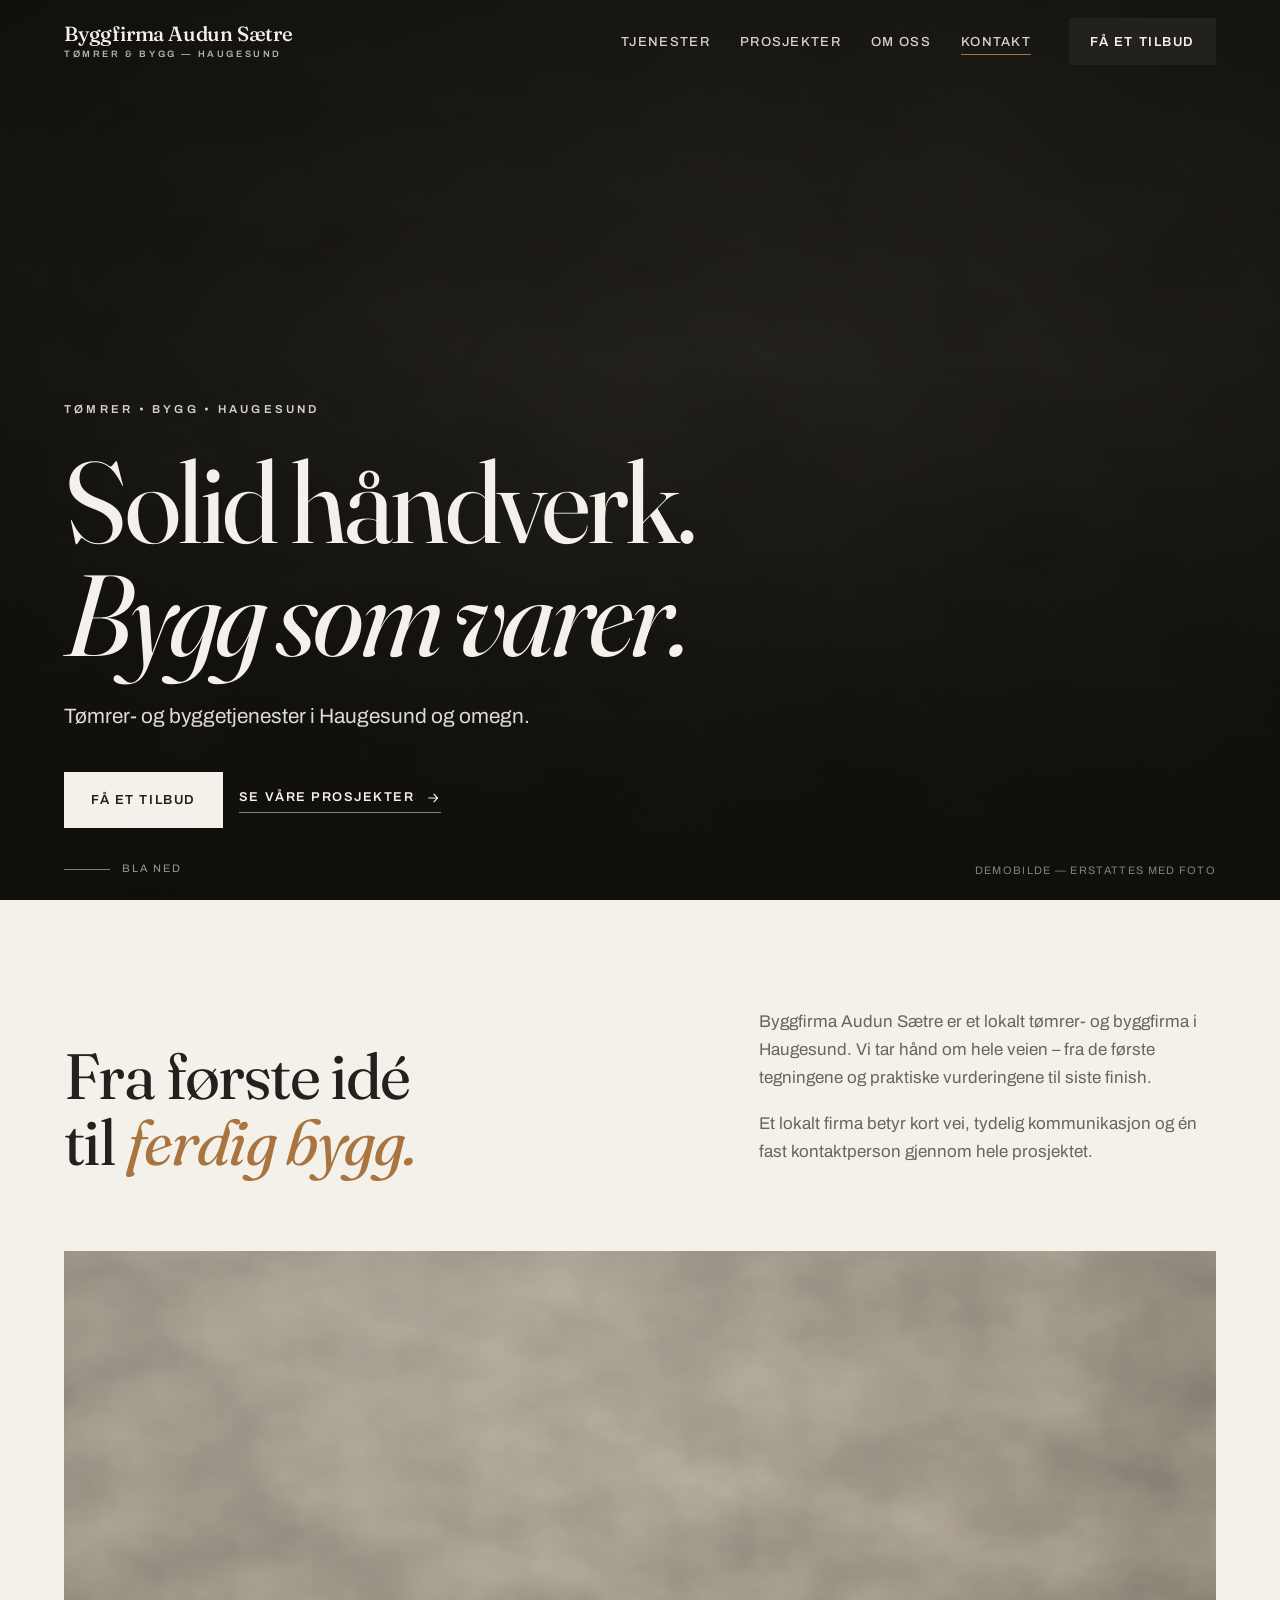
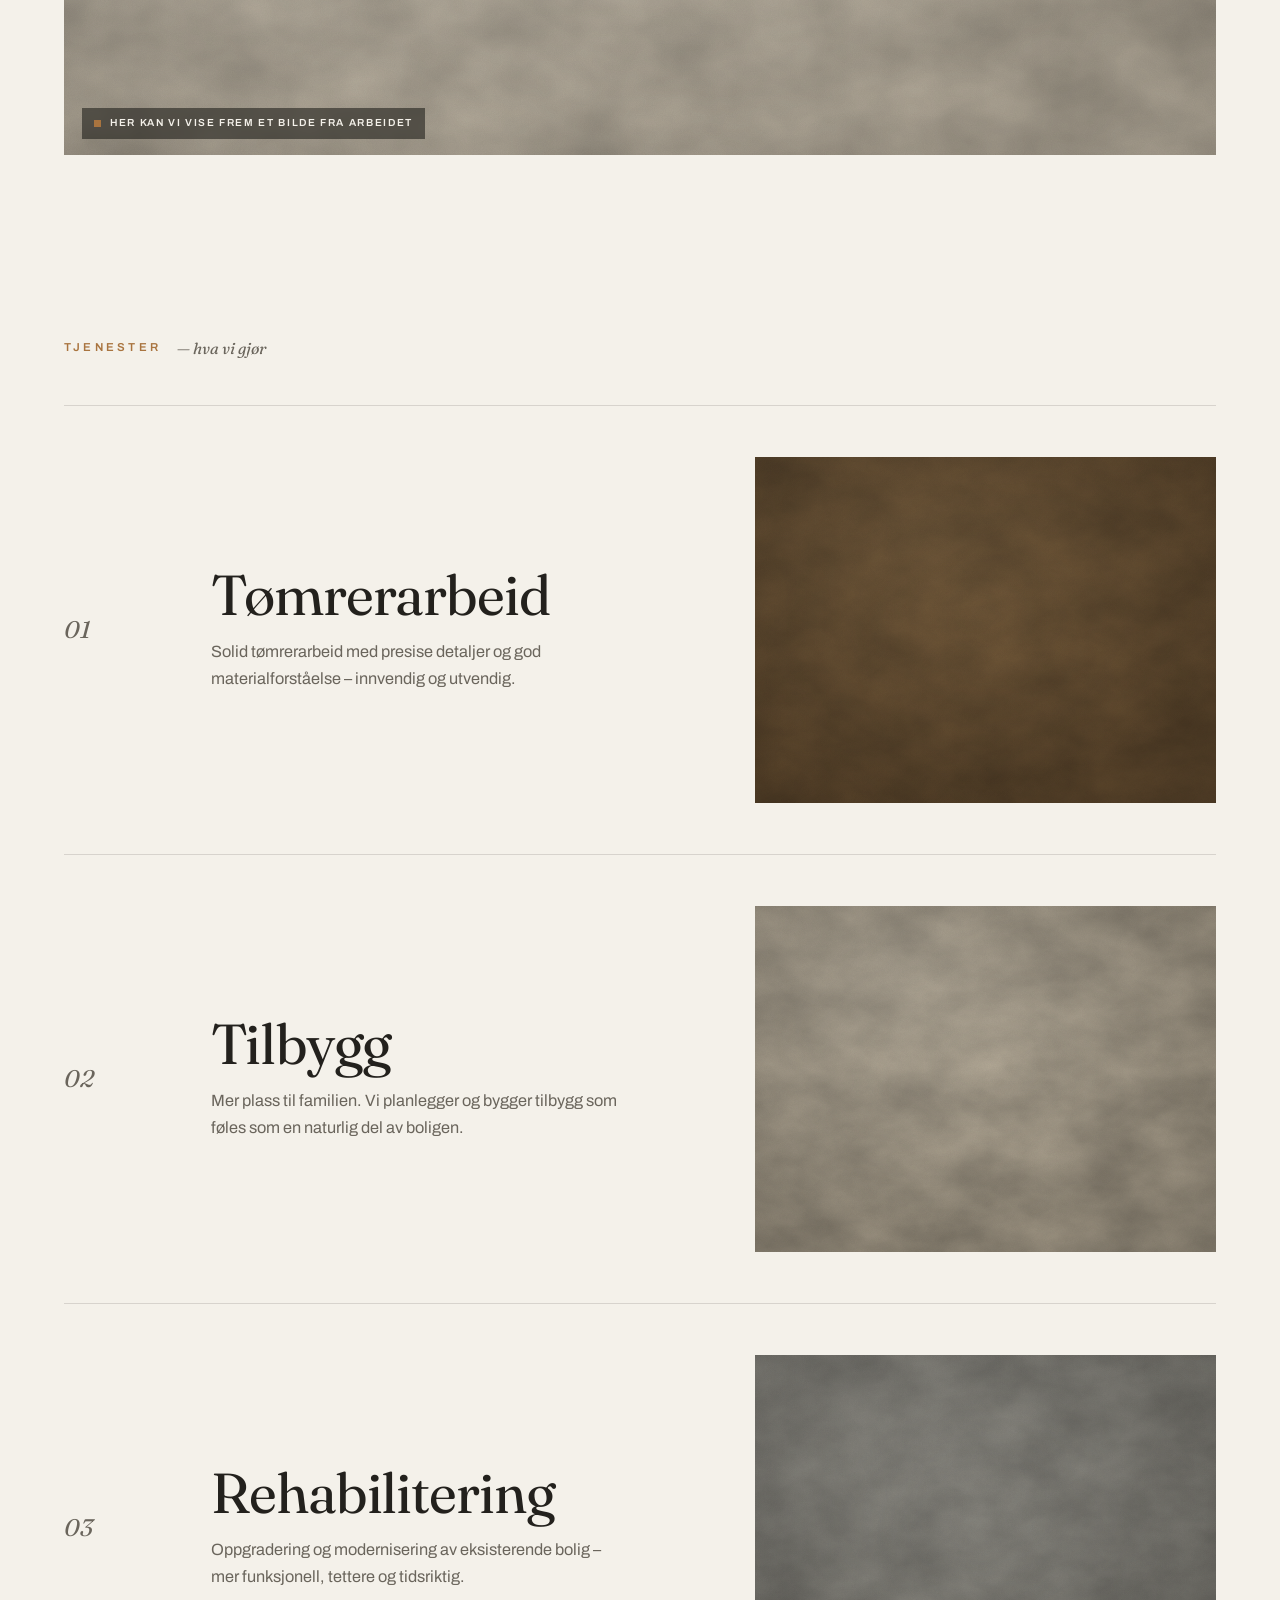
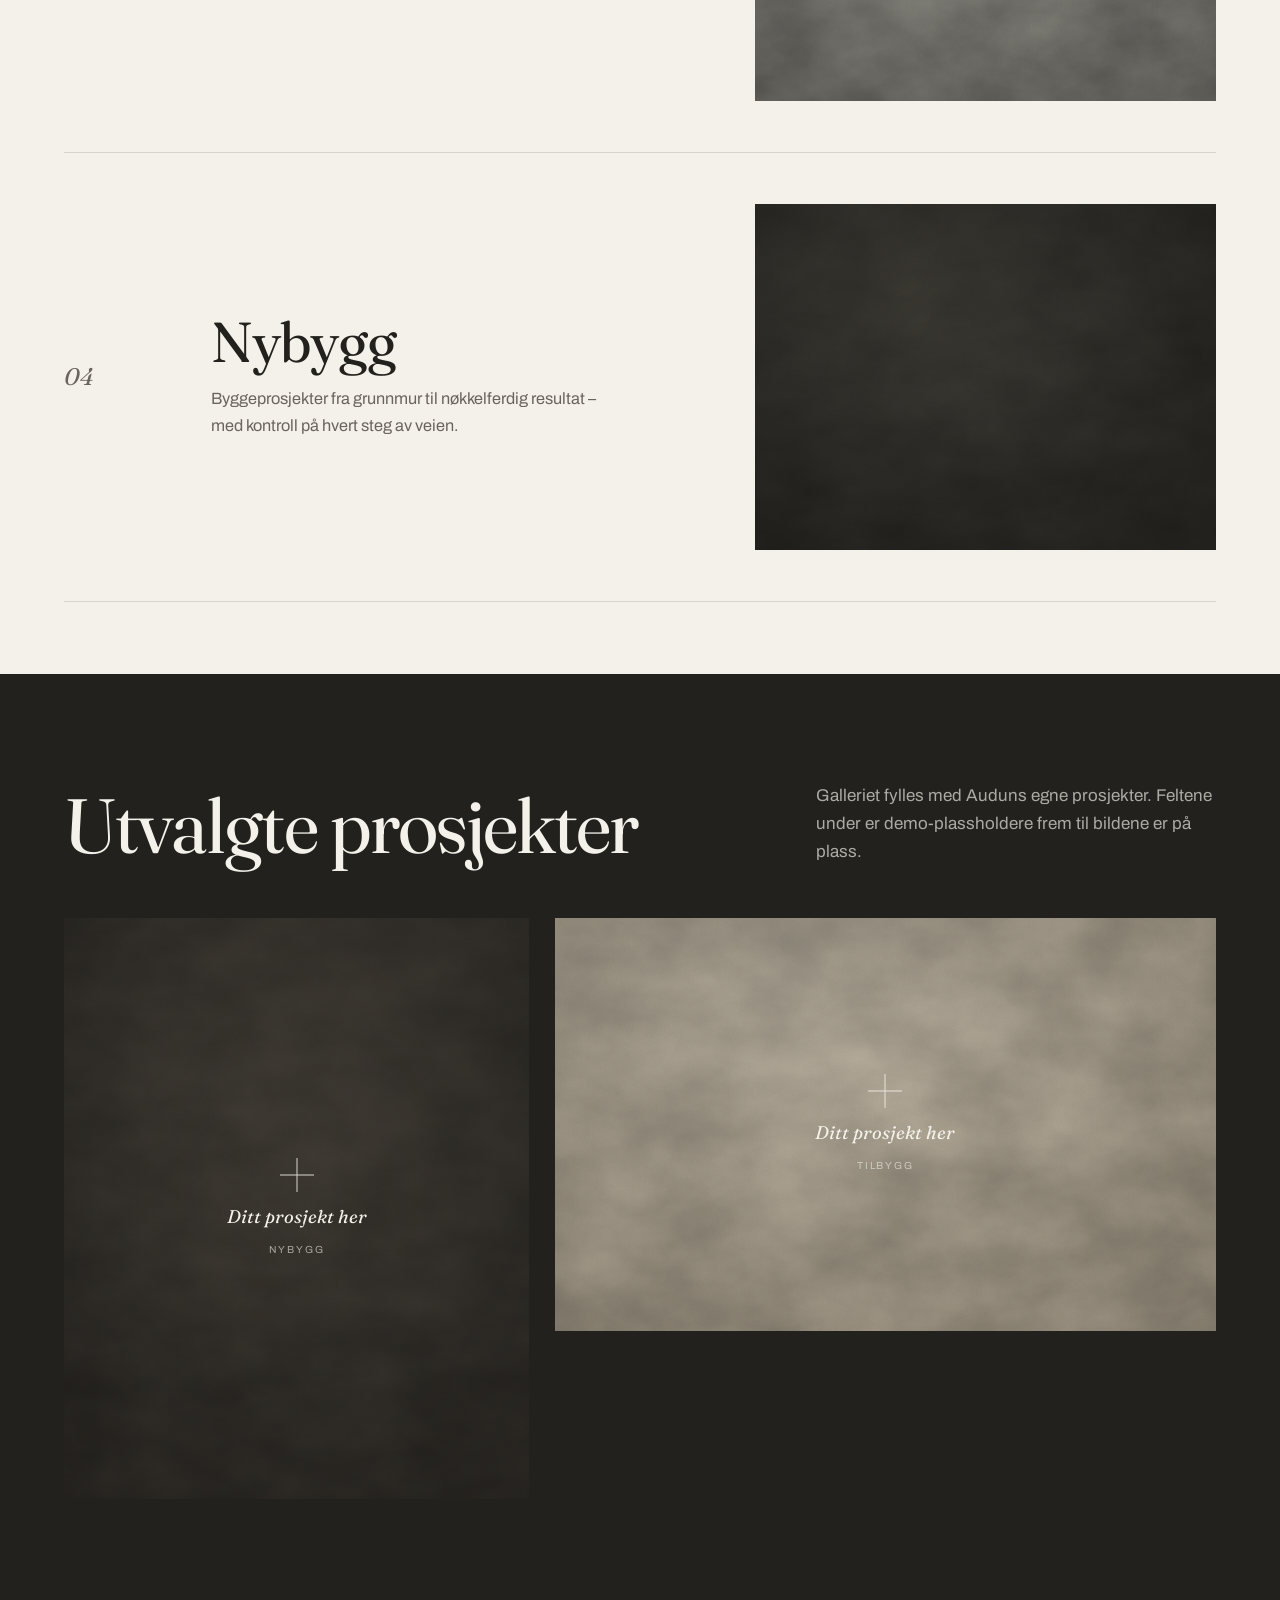
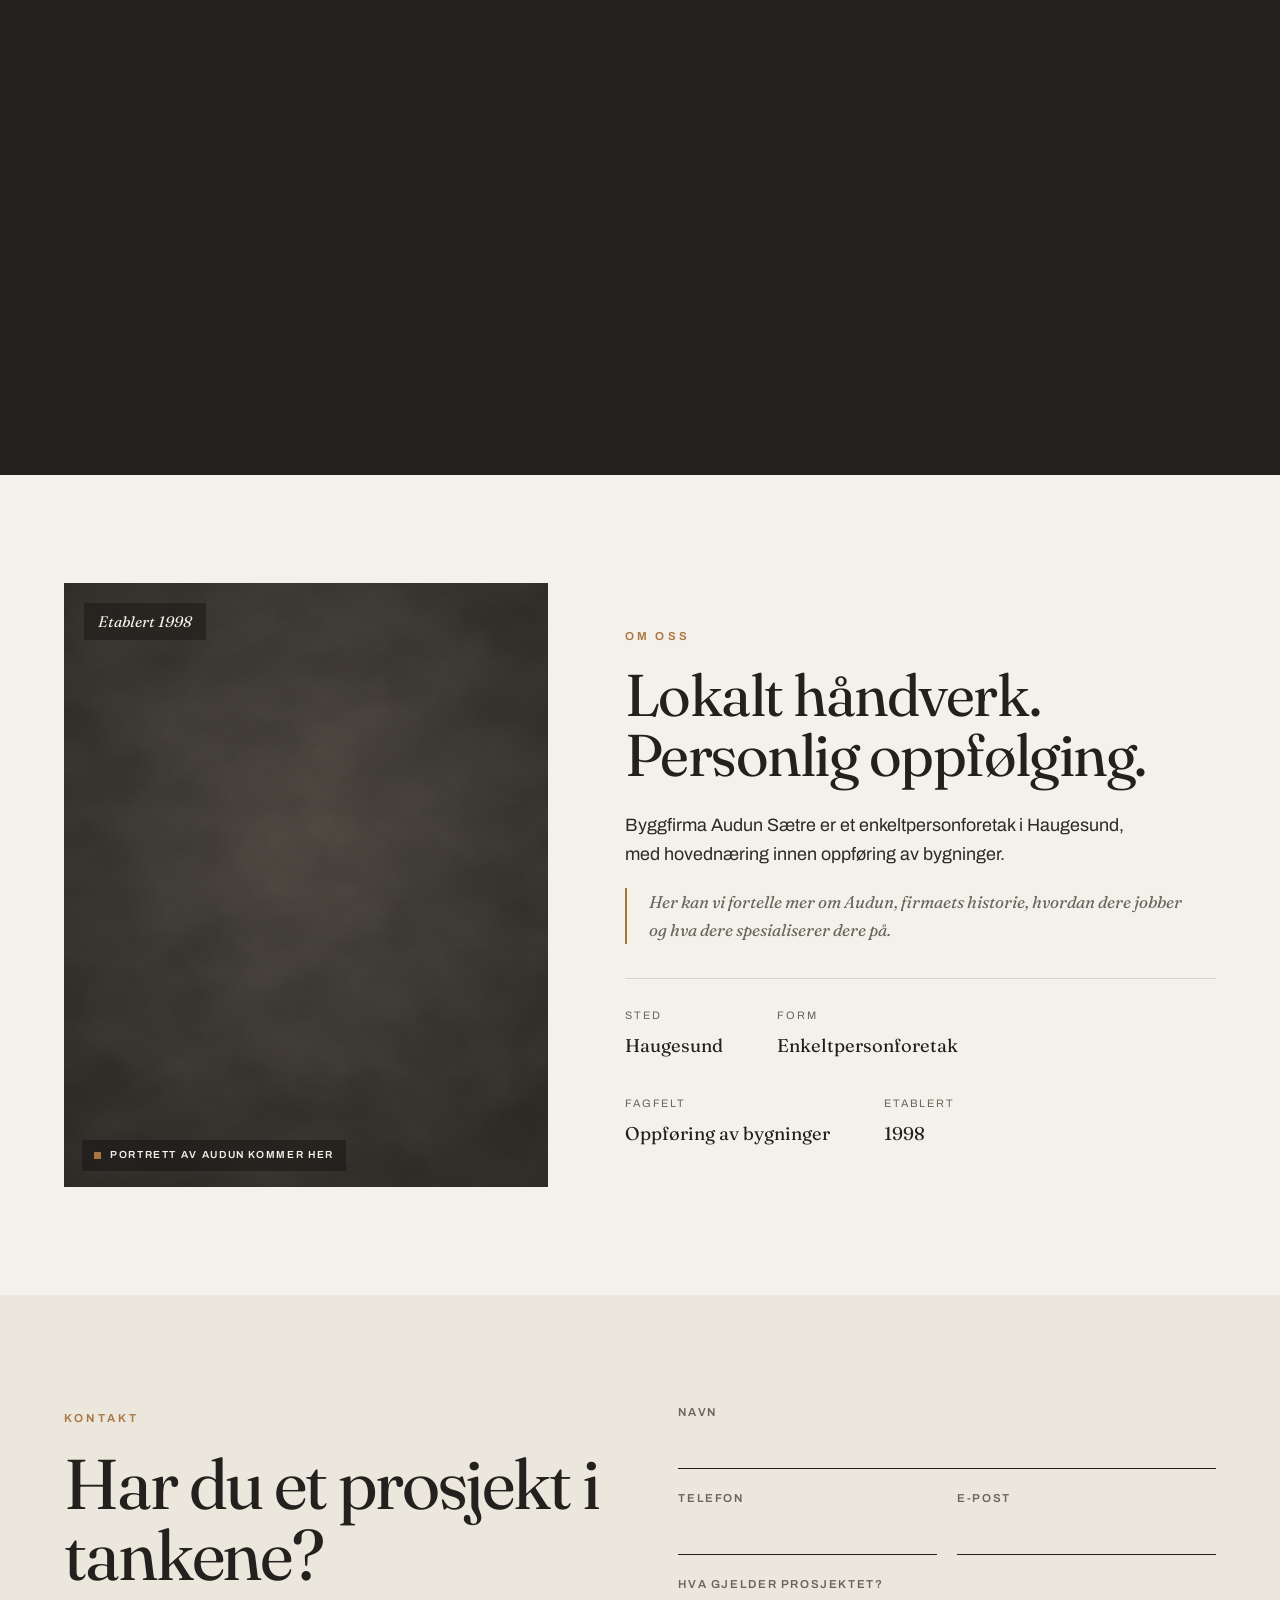
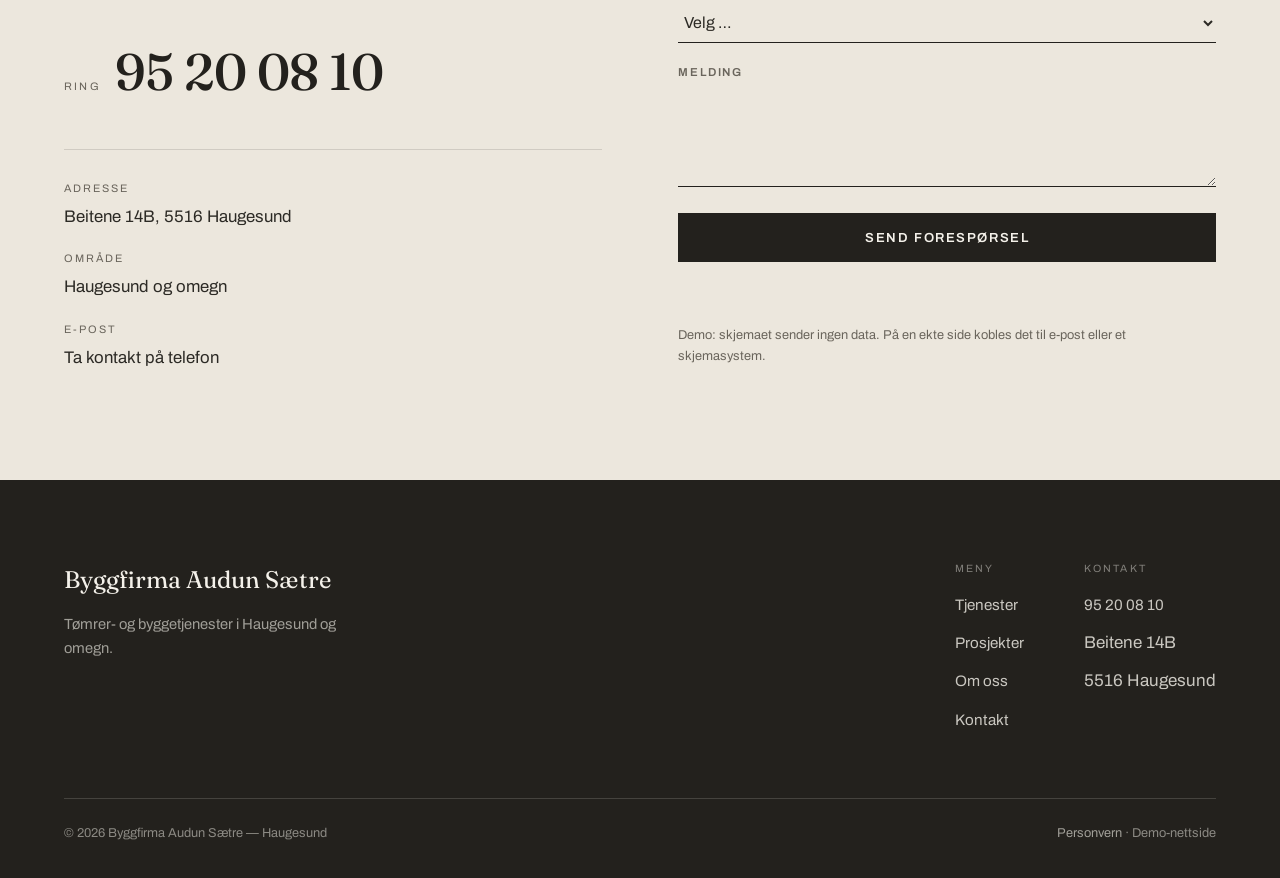
==== commit 6535ccbf: "Full redesign: eget editorial designsystem for Byggfirma Audun Sætre Helt ny visuell identitet, uavh" ====
--- a/index.html
+++ b/index.html
@@ -4,44 +4,37 @@
   <meta charset="UTF-8">
   <meta name="viewport" content="width=device-width, initial-scale=1.0">
 
-  <title>Byggfirma Audun Sætre – Tømrer og byggfirma i Haugesund</title>
-  <meta name="description" content="Byggfirma Audun Sætre er et lokalt tømrer- og byggfirma i Haugesund. Vi utfører tømrerarbeid, tilbygg, rehabilitering og nybygg i Haugesund og omegn. Be om et uforpliktende tilbud.">
+  <title>Byggfirma Audun Sætre – Tømrer og bygg i Haugesund</title>
+  <meta name="description" content="Byggfirma Audun Sætre er et lokalt tømrer- og byggfirma i Haugesund. Vi utfører tømrerarbeid, tilbygg, rehabilitering og nybygg i Haugesund og omegn. Få et uforpliktende tilbud.">
   <meta name="author" content="Byggfirma Audun Sætre">
   <meta name="robots" content="index, follow">
-  <meta name="theme-color" content="#0e141c">
-  <link rel="canonical" href="https://www.byggfirma-audun-satre.no/">
-
-  <!-- Open Graph -->
+  <meta name="theme-color" content="#23211d">
+  <link rel="canonical" href="https://mardal2005-hub.github.io/Audun-S-tre/">
+
   <meta property="og:type" content="website">
   <meta property="og:site_name" content="Byggfirma Audun Sætre">
-  <meta property="og:title" content="Byggfirma Audun Sætre – Tømrer og byggfirma i Haugesund">
-  <meta property="og:description" content="Lokalt tømrer- og byggfirma i Haugesund. Tømrerarbeid, tilbygg, rehabilitering og nybygg i Haugesund og omegn.">
+  <meta property="og:title" content="Byggfirma Audun Sætre – Tømrer og bygg i Haugesund">
+  <meta property="og:description" content="Lokalt tømrer- og byggfirma i Haugesund. Tømrerarbeid, tilbygg, rehabilitering og nybygg.">
   <meta property="og:locale" content="nb_NO">
-  <meta property="og:url" content="https://www.byggfirma-audun-satre.no/">
   <meta property="og:image" content="assets/img/og-image.svg">
-
   <meta name="twitter:card" content="summary_large_image">
-  <meta name="twitter:title" content="Byggfirma Audun Sætre – Tømrer og byggfirma i Haugesund">
-  <meta name="twitter:description" content="Lokalt tømrer- og byggfirma i Haugesund. Tømrerarbeid, tilbygg, rehabilitering og nybygg.">
   <meta name="twitter:image" content="assets/img/og-image.svg">
 
   <link rel="icon" type="image/svg+xml" href="assets/img/favicon.svg">
 
-  <!-- Fonts (Inter) – faller tilbake til systemfont uten internett -->
   <link rel="preconnect" href="https://fonts.googleapis.com">
   <link rel="preconnect" href="https://fonts.gstatic.com" crossorigin>
-  <link rel="stylesheet" href="https://fonts.googleapis.com/css2?family=Inter:wght@400;500;600;700;800;900&display=swap">
+  <link rel="stylesheet" href="https://fonts.googleapis.com/css2?family=Archivo:wght@400;500;600;700&family=Fraunces:ital,opsz,wght@0,9..144,400;0,9..144,500;0,9..144,600;1,9..144,400;1,9..144,500&display=swap">
 
   <link rel="stylesheet" href="css/styles.css">
 
-  <!-- Strukturert data for lokal SEO (LocalBusiness) -->
   <script type="application/ld+json">
   {
     "@context": "https://schema.org",
     "@type": "GeneralContractor",
     "name": "Byggfirma Audun Sætre",
     "description": "Lokalt tømrer- og byggfirma i Haugesund. Tømrerarbeid, tilbygg, rehabilitering og nybygg i Haugesund og omegn.",
-    "url": "https://www.byggfirma-audun-satre.no/",
+    "url": "https://mardal2005-hub.github.io/Audun-S-tre/",
     "telephone": "+4795200810",
     "image": "assets/img/og-image.svg",
     "foundingDate": "1998",
@@ -64,408 +57,249 @@
   </script>
 </head>
 <body>
-  <a class="skip-link" href="#main">Hopp til innhold</a>
+  <a class="skip-link" href="#hovedinnhold">Hopp til innhold</a>
 
   <!-- ===================== HEADER ===================== -->
   <header class="site-header" id="top">
-    <div class="header-inner">
-      <a href="#top" class="brand" aria-label="Byggfirma Audun Sætre – til forsiden">
-        <svg class="brand-mark" viewBox="0 0 64 64" aria-hidden="true" focusable="false">
-          <rect width="64" height="64" rx="12" fill="#0e141c"/>
-          <path d="M14 34 L32 18 L50 34" fill="none" stroke="#c08a3e" stroke-width="4.5" stroke-linecap="round" stroke-linejoin="round"/>
-          <path d="M20 46 L28 30 L36 46" fill="none" stroke="#ffffff" stroke-width="4" stroke-linecap="round" stroke-linejoin="round"/>
-          <path d="M23 40 H33" fill="none" stroke="#ffffff" stroke-width="3.4" stroke-linecap="round"/>
-          <path d="M46 32 q-6 0 -6 4 q0 4 6 4 q6 0 6 4 q0 4 -6 4" fill="none" stroke="#c08a3e" stroke-width="4" stroke-linecap="round"/>
-        </svg>
-        <span class="brand-text">
-          <span class="brand-name">Byggfirma Audun Sætre</span>
-          <span class="brand-sub">Tømrer &amp; bygg · Haugesund</span>
-        </span>
+    <div class="wrap">
+      <a href="#top" class="wordmark" aria-label="Byggfirma Audun Sætre – til forsiden">
+        <span class="wm-name">Byggfirma Audun Sætre</span>
+        <span class="wm-sub">Tømrer &amp; bygg — Haugesund</span>
       </a>
 
-      <button class="nav-toggle" id="navToggle" aria-label="Åpne meny" aria-expanded="false" aria-controls="mainNav">
+      <nav class="nav" id="nav" aria-label="Hovedmeny">
+        <ul class="nav-links">
+          <li><a href="#tjenester">Tjenester</a></li>
+          <li><a href="#prosjekter">Prosjekter</a></li>
+          <li><a href="#om-oss">Om oss</a></li>
+          <li><a href="#kontakt">Kontakt</a></li>
+        </ul>
+        <a href="#kontakt" class="btn">Få et tilbud</a>
+      </nav>
+
+      <button class="nav-toggle" id="navToggle" aria-label="Åpne meny" aria-expanded="false" aria-controls="nav">
         <span></span><span></span><span></span>
       </button>
-
-      <nav class="main-nav" id="mainNav" aria-label="Hovedmeny">
-        <ul>
-          <li><a href="#top">Forside</a></li>
-          <li><a href="#tjenester">Tjenester</a></li>
-          <li><a href="#om-oss">Om oss</a></li>
-          <li><a href="#referanser">Referanser</a></li>
-          <li><a href="#kontakt">Kontakt</a></li>
-          <li><a href="#kontakt" class="btn btn-primary btn-sm">Be om tilbud</a></li>
-        </ul>
-      </nav>
     </div>
   </header>
 
-  <main id="main">
+  <main id="hovedinnhold">
     <!-- ===================== HERO ===================== -->
     <section class="hero" aria-labelledby="hero-title">
       <div class="hero-media" aria-hidden="true">
-        <img src="assets/img/hero-illustration.svg" alt="" width="1600" height="1000" fetchpriority="high">
-      </div>
-      <div class="hero-overlay" aria-hidden="true"></div>
-      <div class="hero-content">
-        <div class="hero-inner">
-          <div class="hero-copy">
-            <p class="hero-eyebrow">Tømrer- og byggetjenester i Haugesund</p>
-            <h1 id="hero-title">Solid håndverk.<br><span class="accent">Fra idé til ferdig bygg.</span></h1>
-            <p class="hero-lead">
-              Byggfirma Audun Sætre – tømrer- og byggetjenester i Haugesund og omegn.
-            </p>
-            <div class="hero-actions">
-              <a href="#kontakt" class="btn btn-primary btn-lg">Be om tilbud</a>
-              <a href="#tjenester" class="btn btn-ghost btn-lg">Se våre tjenester</a>
-            </div>
-            <ul class="hero-trust">
-              <li>
-                <svg viewBox="0 0 24 24" fill="none" stroke="currentColor" stroke-width="2" stroke-linecap="round" stroke-linejoin="round" aria-hidden="true"><path d="M21 10c0 6-9 12-9 12s-9-6-9-12a9 9 0 0 1 18 0z"/><circle cx="12" cy="10" r="3"/></svg>
-                Lokal i Haugesund
-              </li>
-              <li>
-                <svg viewBox="0 0 24 24" fill="none" stroke="currentColor" stroke-width="2" stroke-linecap="round" stroke-linejoin="round" aria-hidden="true"><circle cx="12" cy="8" r="6"/><path d="M8.5 13.6 7 22l5-3 5 3-1.5-8.4"/></svg>
-                Registrert siden 1998
-              </li>
-              <li>
-                <svg viewBox="0 0 24 24" fill="none" stroke="currentColor" stroke-width="2" stroke-linecap="round" stroke-linejoin="round" aria-hidden="true"><path d="M20 6 9 17l-5-5"/></svg>
-                Personlig oppfølging
-              </li>
-            </ul>
-          </div>
-        </div>
-      </div>
-    </section>
-
-    <!-- ===================== INTRODUKSJON ===================== -->
-    <section class="section intro" aria-labelledby="intro-title">
-      <div class="container">
-        <p class="eyebrow">Bygge • Fornye • Forbedre</p>
-        <h2 id="intro-title">Godt håndverk starter med gode løsninger.</h2>
-        <p>
-          Skal du bygge nytt, utvide eller oppgradere boligen, betyr det mye å ha et lokalt byggfirma
-          som kjenner området og som du enkelt får tak i. Med en fast kontaktperson gjennom hele
-          prosjektet blir veien fra idé til ferdig resultat både ryddig og forutsigbar.
-        </p>
-        <a href="#om-oss" class="btn btn-outline">Les mer om oss</a>
+        <img src="assets/img/tex-hero.svg" alt="" fetchpriority="high" width="1600" height="1000">
+      </div>
+      <div class="hero-inner">
+        <div class="wrap">
+          <p class="overline hero-overline">Tømrer • Bygg • Haugesund</p>
+          <h1 id="hero-title">Solid håndverk.<br><em>Bygg som varer.</em></h1>
+          <p class="hero-lead">Tømrer- og byggetjenester i Haugesund og omegn.</p>
+          <div class="hero-actions">
+            <a href="#kontakt" class="btn btn--light">Få et tilbud</a>
+            <a href="#prosjekter" class="arrowlink" style="color:var(--paper);border-color:rgba(244,241,234,.5)">Se våre prosjekter
+              <svg viewBox="0 0 24 24" fill="none" stroke="currentColor" stroke-width="1.6" aria-hidden="true"><path d="M5 12h14M13 6l6 6-6 6"/></svg>
+            </a>
+          </div>
+        </div>
+      </div>
+      <span class="hero-scroll"><span class="line"></span> Bla ned</span>
+      <span class="hero-caption">Demobilde — erstattes med foto</span>
+    </section>
+
+    <!-- ===================== INTRO ===================== -->
+    <section class="section" aria-labelledby="intro-title">
+      <div class="wrap">
+        <div class="intro-grid">
+          <h2 class="intro-head reveal" id="intro-title">Fra første idé<br>til <em>ferdig bygg.</em></h2>
+          <div class="intro-body reveal reveal-d1">
+            <p>Byggfirma Audun Sætre er et lokalt tømrer- og byggfirma i Haugesund. Vi tar hånd om hele veien – fra de første tegningene og praktiske vurderingene til siste finish.</p>
+            <p>Et lokalt firma betyr kort vei, tydelig kommunikasjon og én fast kontaktperson gjennom hele prosjektet.</p>
+          </div>
+        </div>
+        <figure class="intro-figure reveal reveal-d1">
+          <img src="assets/img/tex-intro.svg" alt="Materialbilde – tre og betong" loading="lazy" width="1600" height="900">
+          <figcaption class="ph-tag">Her kan vi vise frem et bilde fra arbeidet</figcaption>
+        </figure>
       </div>
     </section>
 
     <!-- ===================== TJENESTER ===================== -->
-    <section class="section section-alt" id="tjenester" aria-labelledby="tjenester-title">
-      <div class="container">
-        <div class="section-head center">
-          <p class="eyebrow">Våre tjenester</p>
-          <h2 id="tjenester-title">Hva kan vi hjelpe deg med?</h2>
-          <p class="section-sub">Fra enkeltoppdrag til større byggeprosjekter – vi hjelper deg med hele jobben.</p>
-        </div>
-
-        <div class="service-grid">
-          <!-- Tømrerarbeid -->
-          <article class="service-card">
-            <div class="service-media">
-              <img src="assets/img/service-tomrerarbeid.svg" alt="Illustrasjon av tømrerarbeid med reisverk og verktøy" width="480" height="330" loading="lazy">
-              <span class="service-num">01</span>
-            </div>
-            <div class="service-body">
-              <h3>Tømrerarbeid</h3>
-              <p>Solid tømrerarbeid utført med fokus på kvalitet og gode detaljer – både innvendig og utvendig.</p>
-              <a href="#kontakt" class="service-link" data-service="Tømrerarbeid">Be om tilbud
-                <svg viewBox="0 0 24 24" fill="none" stroke="currentColor" stroke-width="2" stroke-linecap="round" stroke-linejoin="round" aria-hidden="true"><path d="M5 12h14M13 6l6 6-6 6"/></svg>
-              </a>
-            </div>
+    <section class="section section--tight" id="tjenester" aria-labelledby="tj-title">
+      <div class="wrap">
+        <div class="section-tag reveal">
+          <span class="overline">Tjenester</span>
+          <span class="idx">— hva vi gjør</span>
+        </div>
+
+        <div class="svc">
+          <article class="svc-row reveal">
+            <div class="svc-idx">01</div>
+            <div class="svc-main">
+              <h3 class="svc-title">Tømrerarbeid</h3>
+              <p>Solid tømrerarbeid med presise detaljer og god materialforståelse – innvendig og utvendig.</p>
+            </div>
+            <figure class="svc-media">
+              <img src="assets/img/tex-tomrer.svg" alt="Materialbilde – tre" loading="lazy" width="1200" height="900">
+            </figure>
           </article>
 
-          <!-- Tilbygg -->
-          <article class="service-card">
-            <div class="service-media">
-              <img src="assets/img/service-tilbygg.svg" alt="Illustrasjon av tilbygg på eksisterende bolig" width="480" height="330" loading="lazy">
-              <span class="service-num">02</span>
-            </div>
-            <div class="service-body">
-              <h3>Tilbygg</h3>
-              <p>Trenger du mer plass? Et gjennomtenkt tilbygg gir familien rom å vokse i – tilpasset boligen du har.</p>
-              <a href="#kontakt" class="service-link" data-service="Tilbygg">Be om tilbud
-                <svg viewBox="0 0 24 24" fill="none" stroke="currentColor" stroke-width="2" stroke-linecap="round" stroke-linejoin="round" aria-hidden="true"><path d="M5 12h14M13 6l6 6-6 6"/></svg>
-              </a>
-            </div>
+          <article class="svc-row reveal">
+            <div class="svc-idx">02</div>
+            <div class="svc-main">
+              <h3 class="svc-title">Tilbygg</h3>
+              <p>Mer plass til familien. Vi planlegger og bygger tilbygg som føles som en naturlig del av boligen.</p>
+            </div>
+            <figure class="svc-media">
+              <img src="assets/img/tex-tilbygg.svg" alt="Materialbilde – betong" loading="lazy" width="1200" height="900">
+            </figure>
           </article>
 
-          <!-- Rehabilitering -->
-          <article class="service-card">
-            <div class="service-media">
-              <img src="assets/img/service-rehabilitering.svg" alt="Illustrasjon av rehabilitering og oppgradering av bolig" width="480" height="330" loading="lazy">
-              <span class="service-num">03</span>
-            </div>
-            <div class="service-body">
-              <h3>Rehabilitering</h3>
-              <p>Oppgradering og modernisering av eksisterende bolig – slik at den blir mer funksjonell og tidsriktig.</p>
-              <a href="#kontakt" class="service-link" data-service="Rehabilitering">Be om tilbud
-                <svg viewBox="0 0 24 24" fill="none" stroke="currentColor" stroke-width="2" stroke-linecap="round" stroke-linejoin="round" aria-hidden="true"><path d="M5 12h14M13 6l6 6-6 6"/></svg>
-              </a>
-            </div>
+          <article class="svc-row reveal">
+            <div class="svc-idx">03</div>
+            <div class="svc-main">
+              <h3 class="svc-title">Rehabilitering</h3>
+              <p>Oppgradering og modernisering av eksisterende bolig – mer funksjonell, tettere og tidsriktig.</p>
+            </div>
+            <figure class="svc-media">
+              <img src="assets/img/tex-rehab.svg" alt="Materialbilde – stein" loading="lazy" width="1200" height="900">
+            </figure>
           </article>
 
-          <!-- Nybygg -->
-          <article class="service-card">
-            <div class="service-media">
-              <img src="assets/img/service-nybygg.svg" alt="Illustrasjon av nybygg – bolig bygget fra grunnen av" width="480" height="330" loading="lazy">
-              <span class="service-num">04</span>
-            </div>
-            <div class="service-body">
-              <h3>Nybygg</h3>
-              <p>Byggeprosjekter fra start til ferdig resultat – vi følger jobben fra grunnmur til nøkkelferdig bygg.</p>
-              <a href="#kontakt" class="service-link" data-service="Nybygg">Be om tilbud
-                <svg viewBox="0 0 24 24" fill="none" stroke="currentColor" stroke-width="2" stroke-linecap="round" stroke-linejoin="round" aria-hidden="true"><path d="M5 12h14M13 6l6 6-6 6"/></svg>
-              </a>
-            </div>
+          <article class="svc-row reveal">
+            <div class="svc-idx">04</div>
+            <div class="svc-main">
+              <h3 class="svc-title">Nybygg</h3>
+              <p>Byggeprosjekter fra grunnmur til nøkkelferdig resultat – med kontroll på hvert steg av veien.</p>
+            </div>
+            <figure class="svc-media">
+              <img src="assets/img/tex-nybygg.svg" alt="Materialbilde – metall og grafitt" loading="lazy" width="1200" height="900">
+            </figure>
           </article>
         </div>
       </div>
     </section>
 
-    <!-- ===================== HVORFOR VELGE OSS ===================== -->
-    <section class="section section-dark" aria-labelledby="hvorfor-title">
-      <div class="container">
-        <div class="section-head center">
-          <p class="eyebrow">Hvorfor velge oss</p>
-          <h2 id="hvorfor-title">Trygghet i hvert ledd</h2>
-        </div>
-        <div class="why-grid">
-          <article class="why-card">
-            <span class="why-icon" aria-hidden="true"><svg viewBox="0 0 24 24" fill="none" stroke="currentColor" stroke-width="2" stroke-linecap="round" stroke-linejoin="round"><path d="M12 2 4 6v6c0 5 3.4 7.7 8 10 4.6-2.3 8-5 8-10V6l-8-4z"/><path d="m9 12 2 2 4-4"/></svg></span>
-            <h3>Godt håndverk</h3>
-            <p>Fokus på kvalitet og gode løsninger i alt vi gjør.</p>
-          </article>
-          <article class="why-card">
-            <span class="why-icon" aria-hidden="true"><svg viewBox="0 0 24 24" fill="none" stroke="currentColor" stroke-width="2" stroke-linecap="round" stroke-linejoin="round"><path d="M17 21v-2a4 4 0 0 0-4-4H5a4 4 0 0 0-4 4v2"/><circle cx="9" cy="7" r="4"/><path d="M22 21v-2a4 4 0 0 0-3-3.87"/></svg></span>
-            <h3>Personlig oppfølging</h3>
-            <p>En enkel og direkte kontakt gjennom hele prosjektet.</p>
-          </article>
-          <article class="why-card">
-            <span class="why-icon" aria-hidden="true"><svg viewBox="0 0 24 24" fill="none" stroke="currentColor" stroke-width="2" stroke-linecap="round" stroke-linejoin="round"><path d="M21 10c0 6-9 12-9 12s-9-6-9-12a9 9 0 0 1 18 0z"/><circle cx="12" cy="10" r="3"/></svg></span>
-            <h3>Lokal tilstedeværelse</h3>
-            <p>Byggetjenester i Haugesund og omegn.</p>
-          </article>
-          <article class="why-card">
-            <span class="why-icon" aria-hidden="true"><svg viewBox="0 0 24 24" fill="none" stroke="currentColor" stroke-width="2" stroke-linecap="round" stroke-linejoin="round"><circle cx="12" cy="12" r="9"/><path d="M12 7v5l3 2"/></svg></span>
-            <h3>Lang erfaring</h3>
-            <p>Firmaet er registrert siden 1998.</p>
-          </article>
+    <!-- ===================== PROSJEKTER ===================== -->
+    <section class="section projects" id="prosjekter" aria-labelledby="pr-title">
+      <div class="wrap">
+        <div class="proj-head reveal">
+          <h2 id="pr-title">Utvalgte prosjekter</h2>
+          <p>Galleriet fylles med Auduns egne prosjekter. Feltene under er demo-plassholdere frem til bildene er på plass.</p>
+        </div>
+
+        <div class="proj-grid">
+          <figure class="proj tall reveal">
+            <img src="assets/img/tex-proj-1.svg" alt="Plassholder for prosjektbilde" loading="lazy" width="1200" height="1400">
+            <figcaption class="proj-ph"><span class="plus" aria-hidden="true"></span><span class="p-label">Ditt prosjekt her</span><span class="p-sub">Nybygg</span></figcaption>
+          </figure>
+          <figure class="proj wide reveal reveal-d1">
+            <img src="assets/img/tex-proj-2.svg" alt="Plassholder for prosjektbilde" loading="lazy" width="1200" height="800">
+            <figcaption class="proj-ph"><span class="plus" aria-hidden="true"></span><span class="p-label">Ditt prosjekt her</span><span class="p-sub">Tilbygg</span></figcaption>
+          </figure>
+          <figure class="proj half reveal">
+            <img src="assets/img/tex-proj-3.svg" alt="Plassholder for prosjektbilde" loading="lazy" width="1000" height="800">
+            <figcaption class="proj-ph"><span class="plus" aria-hidden="true"></span><span class="p-label">Ditt prosjekt her</span><span class="p-sub">Tømrerarbeid</span></figcaption>
+          </figure>
+          <figure class="proj half reveal reveal-d1">
+            <img src="assets/img/tex-proj-4.svg" alt="Plassholder for prosjektbilde" loading="lazy" width="1000" height="800">
+            <figcaption class="proj-ph"><span class="plus" aria-hidden="true"></span><span class="p-label">Ditt prosjekt her</span><span class="p-sub">Rehabilitering</span></figcaption>
+          </figure>
+        </div>
+
+        <div class="proj-foot reveal">
+          <a href="#kontakt" class="arrowlink">Bli et av prosjektene
+            <svg viewBox="0 0 24 24" fill="none" stroke="currentColor" stroke-width="1.6" aria-hidden="true"><path d="M5 12h14M13 6l6 6-6 6"/></svg>
+          </a>
         </div>
       </div>
     </section>
 
     <!-- ===================== OM OSS ===================== -->
-    <section class="section" id="om-oss" aria-labelledby="om-oss-title">
-      <div class="container about-grid">
-        <div class="about-text">
-          <p class="eyebrow">Om oss</p>
-          <h2 id="om-oss-title">Et lokalt byggfirma i Haugesund</h2>
-          <p>
-            Byggfirma Audun Sætre er et lokalt tømrer- og byggfirma i Haugesund. Firmaet er et
-            enkeltpersonforetak med hovednæring innen oppføring av bygninger, og har vært registrert
-            siden 1998. Vi holder til i Beitene 14B og tar oppdrag i Haugesund og omegn.
-          </p>
-          <ul class="about-facts">
-            <li><span class="fact-label">Firma</span><span class="fact-value">Byggfirma Audun Sætre</span></li>
-            <li><span class="fact-label">Organisasjonsform</span><span class="fact-value">Enkeltpersonforetak</span></li>
-            <li><span class="fact-label">Hovednæring</span><span class="fact-value">Oppføring av bygninger</span></li>
-            <li><span class="fact-label">Registrert</span><span class="fact-value">Siden 1998</span></li>
-            <li><span class="fact-label">Adresse</span><span class="fact-value">Beitene 14B, 5516 Haugesund</span></li>
-          </ul>
-          <p class="about-note">Her kan vi fortelle mer om Audun, firmaet og hvordan dere jobber.</p>
-          <a href="#kontakt" class="btn btn-dark about-cta">Ta kontakt</a>
-        </div>
-        <div class="about-visual">
-          <img src="assets/img/about-visual.svg" alt="Plassholder – her kan det legges inn et bilde av Audun eller teamet" width="640" height="800" loading="lazy">
-          <span class="placeholder-tag">Her kan vi legge inn et bilde av Audun</span>
-        </div>
-      </div>
-    </section>
-
-    <!-- ===================== REFERANSER ===================== -->
-    <section class="section section-alt" id="referanser" aria-labelledby="referanser-title">
-      <div class="container">
-        <div class="section-head center">
-          <p class="eyebrow">Referanser</p>
-          <h2 id="referanser-title">Tidligere arbeid</h2>
-          <p class="section-sub">Her kan vi vise frem tidligere prosjekter innen tilbygg, rehabilitering, nybygg og tømrerarbeid.</p>
-        </div>
-
-        <div class="ref-grid">
-          <article class="ref-item">
-            <img class="ref-bg" src="assets/img/ref-large.svg" alt="Plassholder for prosjektbilde" width="800" height="640" loading="lazy">
-            <div class="ref-overlay">
-              <span class="ref-cat">Nybygg</span>
-              <span class="ref-label">
-                <svg viewBox="0 0 24 24" fill="none" stroke="currentColor" stroke-width="2" stroke-linecap="round" stroke-linejoin="round" aria-hidden="true"><rect x="3" y="3" width="18" height="18" rx="2"/><circle cx="9" cy="9" r="2"/><path d="m21 15-5-5L5 21"/></svg>
-                Prosjektbilde
-              </span>
-              <span class="ref-note">Her kan vi vise frem tidligere arbeid.</span>
-            </div>
-          </article>
-
-          <article class="ref-item">
-            <img class="ref-bg" src="assets/img/ref-b.svg" alt="Plassholder for prosjektbilde" width="500" height="400" loading="lazy">
-            <div class="ref-overlay">
-              <span class="ref-cat">Tømrerarbeid</span>
-              <span class="ref-label">
-                <svg viewBox="0 0 24 24" fill="none" stroke="currentColor" stroke-width="2" stroke-linecap="round" stroke-linejoin="round" aria-hidden="true"><rect x="3" y="3" width="18" height="18" rx="2"/><circle cx="9" cy="9" r="2"/><path d="m21 15-5-5L5 21"/></svg>
-                Prosjektbilde
-              </span>
-            </div>
-          </article>
-
-          <article class="ref-item">
-            <img class="ref-bg" src="assets/img/ref-a.svg" alt="Plassholder for prosjektbilde" width="500" height="400" loading="lazy">
-            <div class="ref-overlay">
-              <span class="ref-cat">Rehabilitering</span>
-              <span class="ref-label">
-                <svg viewBox="0 0 24 24" fill="none" stroke="currentColor" stroke-width="2" stroke-linecap="round" stroke-linejoin="round" aria-hidden="true"><rect x="3" y="3" width="18" height="18" rx="2"/><circle cx="9" cy="9" r="2"/><path d="m21 15-5-5L5 21"/></svg>
-                Prosjektbilde
-              </span>
-            </div>
-          </article>
-
-          <article class="ref-item">
-            <img class="ref-bg" src="assets/img/ref-c.svg" alt="Plassholder for prosjektbilde" width="500" height="400" loading="lazy">
-            <div class="ref-overlay">
-              <span class="ref-cat">Tilbygg</span>
-              <span class="ref-label">
-                <svg viewBox="0 0 24 24" fill="none" stroke="currentColor" stroke-width="2" stroke-linecap="round" stroke-linejoin="round" aria-hidden="true"><rect x="3" y="3" width="18" height="18" rx="2"/><circle cx="9" cy="9" r="2"/><path d="m21 15-5-5L5 21"/></svg>
-                Prosjektbilde
-              </span>
-            </div>
-          </article>
-
-          <article class="ref-item">
-            <img class="ref-bg" src="assets/img/ref-a.svg" alt="Plassholder for prosjektbilde" width="500" height="400" loading="lazy">
-            <div class="ref-overlay">
-              <span class="ref-cat">Rehabilitering</span>
-              <span class="ref-label">
-                <svg viewBox="0 0 24 24" fill="none" stroke="currentColor" stroke-width="2" stroke-linecap="round" stroke-linejoin="round" aria-hidden="true"><rect x="3" y="3" width="18" height="18" rx="2"/><circle cx="9" cy="9" r="2"/><path d="m21 15-5-5L5 21"/></svg>
-                Prosjektbilde
-              </span>
-            </div>
-          </article>
-
-          <article class="ref-item">
-            <img class="ref-bg" src="assets/img/ref-c.svg" alt="Plassholder for prosjektbilde" width="500" height="400" loading="lazy">
-            <div class="ref-overlay">
-              <span class="ref-cat">Tilbygg</span>
-              <span class="ref-label">
-                <svg viewBox="0 0 24 24" fill="none" stroke="currentColor" stroke-width="2" stroke-linecap="round" stroke-linejoin="round" aria-hidden="true"><rect x="3" y="3" width="18" height="18" rx="2"/><circle cx="9" cy="9" r="2"/><path d="m21 15-5-5L5 21"/></svg>
-                Prosjektbilde
-              </span>
-            </div>
-          </article>
-        </div>
-
-        <div class="ref-actions">
-          <a href="#kontakt" class="btn btn-outline btn-lg">Se alle referanser</a>
+    <section class="section" id="om-oss" aria-labelledby="om-title">
+      <div class="wrap">
+        <div class="about-grid">
+          <figure class="about-figure reveal">
+            <img src="assets/img/tex-portrait.svg" alt="Plassholder – portrett av Audun kommer her" loading="lazy" width="1000" height="1250">
+            <span class="about-est">Etablert 1998</span>
+            <figcaption class="ph-tag">Portrett av Audun kommer her</figcaption>
+          </figure>
+          <div class="about-text reveal reveal-d1">
+            <span class="overline">Om oss</span>
+            <h2 id="om-title" style="margin-top:16px">Lokalt håndverk.<br>Personlig oppfølging.</h2>
+            <p class="lead">Byggfirma Audun Sætre er et enkeltpersonforetak i Haugesund, med hovednæring innen oppføring av bygninger.</p>
+            <p class="about-note">Her kan vi fortelle mer om Audun, firmaets historie, hvordan dere jobber og hva dere spesialiserer dere på.</p>
+            <div class="about-meta">
+              <div><span class="m-k">Sted</span><span class="m-v">Haugesund</span></div>
+              <div><span class="m-k">Form</span><span class="m-v">Enkeltpersonforetak</span></div>
+              <div><span class="m-k">Fagfelt</span><span class="m-v">Oppføring av bygninger</span></div>
+              <div><span class="m-k">Etablert</span><span class="m-v">1998</span></div>
+            </div>
+          </div>
         </div>
       </div>
     </section>
 
     <!-- ===================== KONTAKT ===================== -->
-    <section class="section section-dark" id="kontakt" aria-labelledby="kontakt-title">
-      <div class="container contact-grid">
-        <div class="contact-info">
-          <p class="eyebrow">Kontakt</p>
-          <h2 id="kontakt-title">Har du et byggeprosjekt i tankene?</h2>
-          <p>Ta kontakt for en uforpliktende prat om prosjektet ditt.</p>
-
-          <ul class="contact-list">
-            <li>
-              <span class="contact-ic" aria-hidden="true"><svg viewBox="0 0 24 24" fill="none" stroke="currentColor" stroke-width="2" stroke-linecap="round" stroke-linejoin="round"><path d="M22 16.9v3a2 2 0 0 1-2.2 2 19.8 19.8 0 0 1-8.6-3.1 19.5 19.5 0 0 1-6-6 19.8 19.8 0 0 1-3.1-8.7A2 2 0 0 1 4.1 2h3a2 2 0 0 1 2 1.7c.1.9.4 1.8.7 2.7a2 2 0 0 1-.5 2.1L8.1 9.9a16 16 0 0 0 6 6l1.4-1.2a2 2 0 0 1 2.1-.4c.9.3 1.8.6 2.7.7a2 2 0 0 1 1.7 2z"/></svg></span>
-              <span><span class="c-label">Telefon</span><a href="tel:+4795200810">95 20 08 10</a></span>
-            </li>
-            <li>
-              <span class="contact-ic" aria-hidden="true"><svg viewBox="0 0 24 24" fill="none" stroke="currentColor" stroke-width="2" stroke-linecap="round" stroke-linejoin="round"><path d="M21 10c0 6-9 12-9 12s-9-6-9-12a9 9 0 0 1 18 0z"/><circle cx="12" cy="10" r="3"/></svg></span>
-              <span><span class="c-label">Adresse</span><span class="c-value">Beitene 14B, 5516 Haugesund</span></span>
-            </li>
-            <li>
-              <span class="contact-ic" aria-hidden="true"><svg viewBox="0 0 24 24" fill="none" stroke="currentColor" stroke-width="2" stroke-linecap="round" stroke-linejoin="round"><rect x="2" y="7" width="20" height="14" rx="2"/><path d="M16 21V5a2 2 0 0 0-2-2h-4a2 2 0 0 0-2 2v16"/></svg></span>
-              <span><span class="c-label">Område</span><span class="c-value">Haugesund og omegn</span></span>
-            </li>
-          </ul>
-
-          <div class="contact-actions">
-            <a href="tel:+4795200810" class="btn btn-primary">Ring 95 20 08 10</a>
-          </div>
-        </div>
-
-        <div class="contact-form-wrap">
-          <h3>Send oss en forespørsel</h3>
-          <p class="form-intro">Fyll ut skjemaet, så tar vi kontakt for en uforpliktende prat om prosjektet ditt.</p>
-          <form class="contact-form" id="contactForm" action="" method="POST" novalidate>
-            <div class="form-row">
-              <label for="name">Navn <span aria-hidden="true">*</span></label>
-              <input type="text" id="name" name="navn" autocomplete="name" required>
-            </div>
-            <div class="form-two">
-              <div class="form-row">
-                <label for="phone">Telefonnummer <span aria-hidden="true">*</span></label>
-                <input type="tel" id="phone" name="telefon" autocomplete="tel" required>
-              </div>
-              <div class="form-row">
-                <label for="email">E-post</label>
-                <input type="email" id="email" name="epost" autocomplete="email">
-              </div>
-            </div>
-            <div class="form-row">
-              <label for="subject">Hva gjelder henvendelsen?</label>
-              <select id="subject" name="tema">
+    <section class="section contact" id="kontakt" aria-labelledby="kt-title">
+      <div class="wrap">
+        <div class="contact-grid">
+          <div class="contact-lead reveal">
+            <span class="overline">Kontakt</span>
+            <h2 id="kt-title" style="margin-top:18px">Har du et prosjekt i tankene?</h2>
+            <div class="contact-phone">
+              <span class="cp-k">Ring</span>
+              <a href="tel:+4795200810">95 20 08 10</a>
+            </div>
+            <div class="contact-details">
+              <div class="cd-item">
+                <div class="cd-k">Adresse</div>
+                <div class="cd-v">Beitene 14B, 5516 Haugesund</div>
+              </div>
+              <div class="cd-item">
+                <div class="cd-k">Område</div>
+                <div class="cd-v">Haugesund og omegn</div>
+              </div>
+              <div class="cd-item">
+                <div class="cd-k">E-post</div>
+                <a class="cd-v" href="tel:+4795200810">Ta kontakt på telefon</a>
+              </div>
+            </div>
+          </div>
+
+          <form class="form reveal reveal-d1" id="contactForm" novalidate>
+            <div class="field">
+              <label for="navn">Navn</label>
+              <input type="text" id="navn" name="navn" autocomplete="name" required>
+            </div>
+            <div class="row-2">
+              <div class="field">
+                <label for="telefon">Telefon</label>
+                <input type="tel" id="telefon" name="telefon" autocomplete="tel" required>
+              </div>
+              <div class="field">
+                <label for="epost">E-post</label>
+                <input type="email" id="epost" name="epost" autocomplete="email">
+              </div>
+            </div>
+            <div class="field">
+              <label for="tema">Hva gjelder prosjektet?</label>
+              <select id="tema" name="tema">
                 <option value="">Velg …</option>
-                <option value="Tømrerarbeid">Tømrerarbeid</option>
-                <option value="Tilbygg">Tilbygg</option>
-                <option value="Rehabilitering">Rehabilitering</option>
-                <option value="Nybygg">Nybygg</option>
-                <option value="Annet">Annet</option>
+                <option>Tømrerarbeid</option>
+                <option>Tilbygg</option>
+                <option>Rehabilitering</option>
+                <option>Nybygg</option>
+                <option>Annet</option>
               </select>
             </div>
-            <div class="form-row">
-              <label for="message">Melding <span aria-hidden="true">*</span></label>
-              <textarea id="message" name="melding" rows="5" placeholder="Fortell kort om prosjektet ditt …" required></textarea>
-            </div>
-            <button type="submit" class="btn btn-primary btn-lg btn-block">Send forespørsel</button>
+            <div class="field">
+              <label for="melding">Melding</label>
+              <textarea id="melding" name="melding" rows="4" required></textarea>
+            </div>
+            <button type="submit" class="btn">Send forespørsel</button>
             <p class="form-status" id="formStatus" role="status" aria-live="polite"></p>
-            <p class="form-fineprint">Dette er en demo – skjemaet sender ingen data. På en ekte side kobles det til e-post eller et skjemasystem.</p>
+            <p class="form-note">Demo: skjemaet sender ingen data. På en ekte side kobles det til e-post eller et skjemasystem.</p>
           </form>
-        </div>
-      </div>
-
-      <div class="container">
-        <div class="contact-map">
-          <div class="map-visual">
-            <img src="assets/img/map-visual.svg" alt="Stilisert kart over Haugesund-området" width="700" height="500" loading="lazy">
-            <span class="map-pin" aria-hidden="true">
-              <svg viewBox="0 0 24 24" fill="currentColor"><path d="M12 2a7 7 0 0 0-7 7c0 5 7 13 7 13s7-8 7-13a7 7 0 0 0-7-7zm0 9.5A2.5 2.5 0 1 1 12 6.5a2.5 2.5 0 0 1 0 5z"/></svg>
-            </span>
-          </div>
-          <div class="map-side">
-            <h3>Finn oss</h3>
-            <p>Beitene 14B, 5516 Haugesund</p>
-            <a class="btn btn-primary" href="https://www.google.com/maps/search/?api=1&query=Beitene+14B+5516+Haugesund" target="_blank" rel="noopener">Finn oss på kartet</a>
-          </div>
-        </div>
-      </div>
-    </section>
-
-    <!-- ===================== CTA ===================== -->
-    <section class="cta" aria-labelledby="cta-title">
-      <div class="container cta-inner">
-        <p class="eyebrow">Klar for å komme i gang?</p>
-        <h2 id="cta-title">La oss ta en prat om prosjektet ditt</h2>
-        <p>Ring oss eller send en forespørsel, så finner vi ut hvordan vi best kan hjelpe deg.</p>
-        <div class="cta-actions">
-          <a href="#kontakt" class="btn btn-primary btn-lg">Be om tilbud</a>
-          <a href="tel:+4795200810" class="btn btn-ghost btn-lg">
-            <svg viewBox="0 0 24 24" fill="none" stroke="currentColor" stroke-width="2" stroke-linecap="round" stroke-linejoin="round" aria-hidden="true"><path d="M22 16.9v3a2 2 0 0 1-2.2 2 19.8 19.8 0 0 1-8.6-3.1 19.5 19.5 0 0 1-6-6 19.8 19.8 0 0 1-3.1-8.7A2 2 0 0 1 4.1 2h3a2 2 0 0 1 2 1.7c.1.9.4 1.8.7 2.7a2 2 0 0 1-.5 2.1L8.1 9.9a16 16 0 0 0 6 6l1.4-1.2a2 2 0 0 1 2.1-.4c.9.3 1.8.6 2.7.7a2 2 0 0 1 1.7 2z"/></svg>
-            95 20 08 10
-          </a>
         </div>
       </div>
     </section>
@@ -473,72 +307,38 @@
 
   <!-- ===================== FOOTER ===================== -->
   <footer class="site-footer">
-    <div class="footer-inner">
-      <div class="footer-brand">
-        <a href="#top" class="brand" aria-label="Byggfirma Audun Sætre – til forsiden">
-          <svg class="brand-mark" viewBox="0 0 64 64" aria-hidden="true" focusable="false">
-            <rect width="64" height="64" rx="12" fill="#0e141c"/>
-            <path d="M14 34 L32 18 L50 34" fill="none" stroke="#c08a3e" stroke-width="4.5" stroke-linecap="round" stroke-linejoin="round"/>
-            <path d="M20 46 L28 30 L36 46" fill="none" stroke="#ffffff" stroke-width="4" stroke-linecap="round" stroke-linejoin="round"/>
-            <path d="M23 40 H33" fill="none" stroke="#ffffff" stroke-width="3.4" stroke-linecap="round"/>
-            <path d="M46 32 q-6 0 -6 4 q0 4 6 4 q6 0 6 4 q0 4 -6 4" fill="none" stroke="#c08a3e" stroke-width="4" stroke-linecap="round"/>
-          </svg>
-          <span class="brand-text">
-            <span class="brand-name">Byggfirma Audun Sætre</span>
-            <span class="brand-sub">Tømrer &amp; bygg · Haugesund</span>
-          </span>
-        </a>
-        <p>Lokalt tømrer- og byggfirma i Haugesund. Tømrerarbeid, tilbygg, rehabilitering og nybygg i Haugesund og omegn.</p>
-      </div>
-
-      <nav class="footer-col" aria-label="Tjenester">
-        <h4>Tjenester</h4>
-        <ul>
-          <li><a href="#tjenester">Tømrerarbeid</a></li>
-          <li><a href="#tjenester">Tilbygg</a></li>
-          <li><a href="#tjenester">Rehabilitering</a></li>
-          <li><a href="#tjenester">Nybygg</a></li>
-        </ul>
-      </nav>
-
-      <nav class="footer-col" aria-label="Snarveier">
-        <h4>Firma</h4>
-        <ul>
-          <li><a href="#om-oss">Om oss</a></li>
-          <li><a href="#referanser">Referanser</a></li>
-          <li><a href="#kontakt">Kontakt</a></li>
-          <li><a href="personvern.html">Personvern</a></li>
-        </ul>
-      </nav>
-
-      <div class="footer-col footer-contact">
-        <h4>Kontakt</h4>
-        <ul>
-          <li>
-            <svg viewBox="0 0 24 24" fill="none" stroke="currentColor" stroke-width="2" stroke-linecap="round" stroke-linejoin="round" aria-hidden="true"><path d="M22 16.9v3a2 2 0 0 1-2.2 2 19.8 19.8 0 0 1-8.6-3.1 19.5 19.5 0 0 1-6-6 19.8 19.8 0 0 1-3.1-8.7A2 2 0 0 1 4.1 2h3a2 2 0 0 1 2 1.7c.1.9.4 1.8.7 2.7a2 2 0 0 1-.5 2.1L8.1 9.9a16 16 0 0 0 6 6l1.4-1.2a2 2 0 0 1 2.1-.4c.9.3 1.8.6 2.7.7a2 2 0 0 1 1.7 2z"/></svg>
-            <a href="tel:+4795200810">95 20 08 10</a>
-          </li>
-          <li>
-            <svg viewBox="0 0 24 24" fill="none" stroke="currentColor" stroke-width="2" stroke-linecap="round" stroke-linejoin="round" aria-hidden="true"><path d="M21 10c0 6-9 12-9 12s-9-6-9-12a9 9 0 0 1 18 0z"/><circle cx="12" cy="10" r="3"/></svg>
-            <span>Beitene 14B,<br>5516 Haugesund</span>
-          </li>
-        </ul>
-      </div>
-    </div>
-
-    <div class="footer-bottom">
-      <div class="footer-bottom-inner">
-        <p>&copy; <span id="year">2026</span> Byggfirma Audun Sætre · Haugesund</p>
-        <p class="footer-legal"><a href="personvern.html">Personvern</a> · Demo-nettside</p>
+    <div class="wrap">
+      <div class="footer-top">
+        <div class="footer-brand">
+          <div class="wm-name">Byggfirma Audun Sætre</div>
+          <p>Tømrer- og byggetjenester i Haugesund og omegn.</p>
+        </div>
+        <nav class="footer-nav" aria-label="Bunnmeny">
+          <div>
+            <div class="fn-k">Meny</div>
+            <ul>
+              <li><a href="#tjenester">Tjenester</a></li>
+              <li><a href="#prosjekter">Prosjekter</a></li>
+              <li><a href="#om-oss">Om oss</a></li>
+              <li><a href="#kontakt">Kontakt</a></li>
+            </ul>
+          </div>
+          <div>
+            <div class="fn-k">Kontakt</div>
+            <ul>
+              <li><a href="tel:+4795200810">95 20 08 10</a></li>
+              <li>Beitene 14B</li>
+              <li>5516 Haugesund</li>
+            </ul>
+          </div>
+        </nav>
+      </div>
+      <div class="footer-bottom">
+        <p>© <span id="year">2026</span> Byggfirma Audun Sætre — Haugesund</p>
+        <p><a href="personvern.html">Personvern</a> · Demo-nettside</p>
       </div>
     </div>
   </footer>
-
-  <!-- Flytende ring-knapp (kun mobil) -->
-  <a href="tel:+4795200810" class="call-fab" aria-label="Ring oss på 95 20 08 10">
-    <svg viewBox="0 0 24 24" fill="none" stroke="currentColor" stroke-width="2" stroke-linecap="round" stroke-linejoin="round" aria-hidden="true"><path d="M22 16.9v3a2 2 0 0 1-2.2 2 19.8 19.8 0 0 1-8.6-3.1 19.5 19.5 0 0 1-6-6 19.8 19.8 0 0 1-3.1-8.7A2 2 0 0 1 4.1 2h3a2 2 0 0 1 2 1.7c.1.9.4 1.8.7 2.7a2 2 0 0 1-.5 2.1L8.1 9.9a16 16 0 0 0 6 6l1.4-1.2a2 2 0 0 1 2.1-.4c.9.3 1.8.6 2.7.7a2 2 0 0 1 1.7 2z"/></svg>
-    Ring nå
-  </a>
 
   <script src="js/main.js" defer></script>
 </body>
--- a/css/styles.css
+++ b/css/styles.css
@@ -1,536 +1,333 @@
 /* ============================================================
-   Byggfirma Audun Sætre – Stylesheet (DEMO)
-   Palett: nesten-svart marineblå, hvit, lys grå, én amber-aksent
+   Byggfirma Audun Sætre – Designsystem
+   Editorial / materialbasert. Off-white, stein, grafitt, tre.
    ============================================================ */
 
 :root {
-  --ink:      #0e141c;   /* nesten svart marineblå */
-  --navy-900: #111a26;
-  --navy-800: #16222f;
-  --navy-700: #1d2d3e;
-  --navy-600: #26394d;
-
-  --accent:      #c08a3e;   /* diskret, varm amber/kobber */
-  --accent-strong: #a9752f;
-  --accent-soft: rgba(192, 138, 62, 0.12);
-
-  --white:    #ffffff;
-  --bg:       #f5f6f8;      /* lys grå bakgrunn */
-  --gray-50:  #f7f8fa;
-  --gray-100: #eef1f4;
-  --gray-200: #e3e7ec;
-  --gray-300: #cdd4dd;
-  --gray-400: #a7b1bd;
-  --gray-500: #6b7684;
-  --gray-600: #4c5765;
-  --gray-700: #333d49;
-
-  --text:      #16222f;
-  --text-soft: #566270;
-
-  --radius:    10px;
-  --radius-lg: 16px;
-  --radius-pill: 999px;
-
-  --shadow-sm: 0 1px 2px rgba(14, 20, 28, 0.06), 0 1px 3px rgba(14, 20, 28, 0.08);
-  --shadow-md: 0 10px 28px -10px rgba(14, 20, 28, 0.18), 0 3px 8px rgba(14, 20, 28, 0.06);
-  --shadow-lg: 0 28px 56px -18px rgba(14, 20, 28, 0.30), 0 10px 20px -10px rgba(14, 20, 28, 0.14);
-
-  --container: 1200px;
-  --header-h: 78px;
-
-  --font: 'Inter', system-ui, -apple-system, 'Segoe UI', 'Helvetica Neue', Arial, sans-serif;
+  /* Materialpalett */
+  --paper:      #f4f1ea;   /* varm off-white */
+  --paper-2:    #ece7dd;   /* dypere papir */
+  --paper-3:    #e3ddd0;
+  --stone:      #a9a093;   /* stein/grå */
+  --stone-soft: #c7c0b3;
+  --graphite:   #23211d;   /* mørk grafitt, nesten svart */
+  --graphite-2: #171613;
+  --ink:        #2c2a25;   /* brødtekst */
+  --ink-soft:   #6a655c;   /* dempet tekst */
+  --wood:       #a9743f;   /* diskret jordfarget aksent (tre) */
+  --wood-deep:  #8c5c30;
+  --line:       rgba(35, 33, 29, 0.14);   /* hårfin strek på lys */
+  --line-dark:  rgba(244, 241, 234, 0.16);/* hårfin strek på mørk */
+
+  --maxw: 1280px;
+  --gutter: clamp(20px, 5vw, 80px);
+  --header-h: 84px;
+
+  --serif: 'Fraunces', 'Iowan Old Style', Georgia, 'Times New Roman', serif;
+  --sans:  'Archivo', system-ui, -apple-system, 'Segoe UI', Helvetica, Arial, sans-serif;
+
+  --ease: cubic-bezier(.22,.61,.36,1);
 }
 
 /* ---------- Reset / base ---------- */
 * { box-sizing: border-box; margin: 0; padding: 0; }
-
-html {
-  scroll-behavior: smooth;
-  scroll-padding-top: calc(var(--header-h) + 14px);
-  -webkit-text-size-adjust: 100%;
-}
-
+html { -webkit-text-size-adjust: 100%; scroll-behavior: smooth; scroll-padding-top: var(--header-h); }
 body {
-  font-family: var(--font);
-  color: var(--text);
-  background: var(--white);
-  line-height: 1.7;
+  font-family: var(--sans);
+  color: var(--ink);
+  background: var(--paper);
+  line-height: 1.65;
+  font-size: 17px;
   -webkit-font-smoothing: antialiased;
   text-rendering: optimizeLegibility;
   overflow-x: hidden;
 }
-
-img, svg { max-width: 100%; display: block; }
-
-a { color: var(--accent-strong); text-decoration: none; transition: color .2s ease; }
-a:hover { color: var(--navy-800); }
-
-h1, h2, h3, h4 {
-  color: var(--navy-900); line-height: 1.16;
-  font-weight: 800; letter-spacing: -0.02em;
-}
-
-.container { width: 100%; max-width: var(--container); margin: 0 auto; padding: 0 26px; }
-.container.narrow { max-width: 820px; }
-
-.skip-link {
-  position: absolute; left: -999px; top: 0; z-index: 100;
-  background: var(--navy-800); color: #fff; padding: 12px 18px; border-radius: 0 0 8px 0;
-}
+img, svg { display: block; max-width: 100%; }
+a { color: inherit; text-decoration: none; }
+::selection { background: var(--wood); color: var(--paper); }
+
+h1, h2, h3, h4 { font-family: var(--serif); font-weight: 500; line-height: 1.06; letter-spacing: -0.015em; color: var(--graphite); }
+
+/* Layout helpers */
+.wrap { max-width: var(--maxw); margin: 0 auto; padding-left: var(--gutter); padding-right: var(--gutter); }
+.overline {
+  font-family: var(--sans); font-weight: 600; font-size: .72rem; text-transform: uppercase;
+  letter-spacing: .28em; color: var(--wood);
+}
+.overline.muted { color: var(--ink-soft); }
+
+.skip-link { position: absolute; left: -9999px; top: 0; background: var(--graphite); color: var(--paper); padding: 12px 18px; z-index: 200; }
 .skip-link:focus { left: 0; }
-
-:focus-visible { outline: 3px solid var(--accent); outline-offset: 2px; border-radius: 4px; }
-
-/* ---------- Buttons ---------- */
+:focus-visible { outline: 2px solid var(--wood); outline-offset: 3px; }
+
+/* ---------- Buttons / links ---------- */
 .btn {
-  display: inline-flex; align-items: center; justify-content: center; gap: 9px;
-  font-family: inherit; font-weight: 600; font-size: 1rem; line-height: 1;
-  padding: 15px 28px; border-radius: var(--radius);
-  border: 1.5px solid transparent; cursor: pointer; text-align: center;
-  transition: transform .16s ease, box-shadow .2s ease, background .2s ease, color .2s ease, border-color .2s ease;
-  white-space: nowrap;
-}
-.btn svg { width: 18px; height: 18px; flex: none; }
-.btn-primary { background: var(--accent); color: #fff; box-shadow: 0 8px 20px -8px rgba(169, 117, 47, 0.55); }
-.btn-primary:hover { background: var(--accent-strong); color: #fff; transform: translateY(-2px); box-shadow: 0 14px 26px -10px rgba(169, 117, 47, 0.6); }
-.btn-dark { background: var(--navy-800); color: #fff; }
-.btn-dark:hover { background: var(--navy-900); color: #fff; transform: translateY(-2px); }
-.btn-outline { background: transparent; color: var(--navy-800); border-color: var(--gray-300); }
-.btn-outline:hover { background: var(--navy-800); color: #fff; border-color: var(--navy-800); transform: translateY(-2px); }
-.btn-ghost { background: rgba(255,255,255,0.06); color: #fff; border-color: rgba(255,255,255,0.5); }
-.btn-ghost:hover { background: #fff; color: var(--navy-800); border-color: #fff; transform: translateY(-2px); }
-.btn-lg { padding: 17px 34px; font-size: 1.05rem; }
-.btn-sm { padding: 11px 20px; font-size: .95rem; }
-.btn-block { display: flex; width: 100%; }
+  display: inline-flex; align-items: center; gap: 12px;
+  font-family: var(--sans); font-weight: 600; font-size: .82rem;
+  text-transform: uppercase; letter-spacing: .12em;
+  padding: 16px 26px; border: 1px solid var(--graphite);
+  background: var(--graphite); color: var(--paper);
+  transition: background .35s var(--ease), color .35s var(--ease), border-color .35s var(--ease);
+  cursor: pointer; border-radius: 0;
+}
+.btn:hover { background: var(--wood); border-color: var(--wood); color: var(--paper); }
+.btn--ghost { background: transparent; color: var(--graphite); }
+.btn--ghost:hover { background: var(--graphite); border-color: var(--graphite); color: var(--paper); }
+.btn--light { background: var(--paper); border-color: var(--paper); color: var(--graphite); }
+.btn--light:hover { background: var(--wood); border-color: var(--wood); color: var(--paper); }
+.btn--ondark { background: transparent; color: var(--paper); border-color: rgba(244,241,234,0.4); }
+.btn--ondark:hover { background: var(--paper); border-color: var(--paper); color: var(--graphite); }
+
+.arrowlink {
+  display: inline-flex; align-items: center; gap: 10px;
+  font-family: var(--sans); font-weight: 600; font-size: .8rem; text-transform: uppercase; letter-spacing: .12em;
+  color: var(--graphite); padding-bottom: 4px;
+  border-bottom: 1px solid var(--graphite);
+  transition: gap .3s var(--ease), color .3s var(--ease), border-color .3s var(--ease);
+}
+.arrowlink:hover { gap: 16px; color: var(--wood); border-color: var(--wood); }
+.arrowlink svg { width: 16px; height: 16px; }
 
 /* ---------- Header ---------- */
 .site-header {
-  position: sticky; top: 0; z-index: 50;
-  background: rgba(255,255,255,0.94);
-  backdrop-filter: saturate(160%) blur(12px);
-  -webkit-backdrop-filter: saturate(160%) blur(12px);
-  border-bottom: 1px solid var(--gray-200);
-  transition: box-shadow .3s ease, height .3s ease;
-}
-.site-header.scrolled { box-shadow: 0 6px 22px -14px rgba(14,20,28,0.4); }
-.header-inner {
-  display: flex; align-items: center; justify-content: space-between;
-  height: var(--header-h); transition: height .3s ease;
-  padding: 0 clamp(20px, 4vw, 40px);
-}
-.site-header.scrolled .header-inner { height: 66px; }
-
-/* Brand lockup */
-.brand { display: inline-flex; align-items: center; gap: 12px; }
-.brand-mark { flex: none; width: 40px; height: 40px; }
-.brand-text { display: flex; flex-direction: column; line-height: 1.05; }
-.brand-name {
-  font-weight: 800; font-size: 1.06rem; letter-spacing: -0.01em; color: var(--navy-900);
-  text-transform: none;
-}
-.brand-sub {
-  font-size: .64rem; font-weight: 600; letter-spacing: 2.2px; text-transform: uppercase;
-  color: var(--accent-strong); margin-top: 3px;
-}
-@media (max-width: 400px) { .brand-name { font-size: .96rem; } .brand-sub { letter-spacing: 1.6px; } }
-
-.main-nav ul { list-style: none; display: flex; align-items: center; gap: 2px; }
-.main-nav a {
-  position: relative; color: var(--gray-700); font-weight: 600; font-size: .95rem;
-  padding: 9px 14px; border-radius: 8px; display: inline-block;
-  transition: color .2s ease;
-}
-.main-nav a:not(.btn)::after {
-  content: ""; position: absolute; left: 14px; right: 14px; bottom: 4px; height: 2px;
-  background: var(--accent); border-radius: 2px; transform: scaleX(0); transform-origin: left;
-  transition: transform .25s ease;
-}
-.main-nav a:not(.btn):hover { color: var(--navy-900); }
-.main-nav a:not(.btn):hover::after,
-.main-nav a:not(.btn).active::after { transform: scaleX(1); }
-.main-nav a:not(.btn).active { color: var(--navy-900); }
-.main-nav .btn { color: #fff; margin-left: 8px; }
-.main-nav .btn:hover { color: #fff; }
-.main-nav .btn::after { display: none; }
-
-.nav-toggle {
-  display: none; flex-direction: column; gap: 5px; background: none; border: 0;
-  padding: 10px; cursor: pointer;
-}
-.nav-toggle span { width: 26px; height: 2.5px; background: var(--navy-800); border-radius: 2px; transition: transform .25s ease, opacity .2s ease; }
+  position: fixed; top: 0; left: 0; right: 0; z-index: 100;
+  height: var(--header-h);
+  display: flex; align-items: center;
+  transition: background .4s var(--ease), border-color .4s var(--ease), height .4s var(--ease);
+  border-bottom: 1px solid transparent;
+}
+.site-header .wrap { display: flex; align-items: center; justify-content: space-between; width: 100%; }
+.wordmark { display: flex; flex-direction: column; line-height: 1; }
+.wordmark .wm-name { font-family: var(--serif); font-weight: 500; font-size: 1.28rem; letter-spacing: -0.01em; color: var(--paper); transition: color .4s var(--ease); }
+.wordmark .wm-sub { font-family: var(--sans); font-weight: 600; font-size: .58rem; letter-spacing: .28em; text-transform: uppercase; color: rgba(244,241,234,0.72); margin-top: 6px; transition: color .4s var(--ease); }
+
+.nav { display: flex; align-items: center; gap: 38px; }
+.nav-links { display: flex; gap: 30px; list-style: none; }
+.nav-links a {
+  font-family: var(--sans); font-weight: 500; font-size: .82rem; text-transform: uppercase; letter-spacing: .1em;
+  color: rgba(244,241,234,0.86); position: relative; padding: 4px 0; transition: color .3s var(--ease);
+}
+.nav-links a::after { content:""; position:absolute; left:0; right:100%; bottom:-2px; height:1px; background: var(--wood); transition: right .3s var(--ease); }
+.nav-links a:hover::after, .nav-links a.active::after { right: 0; }
+.nav .btn { padding: 12px 20px; }
+
+/* Scrolled state -> solid paper, dark text */
+.site-header.solid { background: var(--paper); border-bottom-color: var(--line); height: 72px; }
+.site-header.solid .wm-name { color: var(--graphite); }
+.site-header.solid .wm-sub { color: var(--ink-soft); }
+.site-header.solid .nav-links a { color: var(--graphite); }
+.site-header.solid .nav .btn { background: var(--graphite); color: var(--paper); border-color: var(--graphite); }
+.site-header.solid .nav .btn:hover { background: var(--wood); border-color: var(--wood); }
+
+.nav-toggle { display: none; background: none; border: 0; cursor: pointer; padding: 8px; flex-direction: column; gap: 6px; }
+.nav-toggle span { display: block; width: 28px; height: 1.5px; background: var(--paper); transition: transform .3s var(--ease), opacity .3s var(--ease), background .4s var(--ease); }
+.site-header.solid .nav-toggle span { background: var(--graphite); }
 .nav-toggle[aria-expanded="true"] span:nth-child(1) { transform: translateY(7.5px) rotate(45deg); }
 .nav-toggle[aria-expanded="true"] span:nth-child(2) { opacity: 0; }
 .nav-toggle[aria-expanded="true"] span:nth-child(3) { transform: translateY(-7.5px) rotate(-45deg); }
 
 /* ---------- Hero ---------- */
-.hero {
-  position: relative; color: #fff; overflow: hidden;
-  display: flex; align-items: center;
-  min-height: clamp(560px, 88vh, 860px);
-  padding-top: var(--header-h);
-  background: var(--ink);
-}
-.hero-media {
-  position: absolute; inset: 0; z-index: 0;
-  background: var(--ink);
-}
-.hero-media img, .hero-media svg { width: 100%; height: 100%; object-fit: cover; }
-.hero-overlay {
-  position: absolute; inset: 0; z-index: 1;
-  background:
-    linear-gradient(90deg, rgba(9,13,19,0.90) 0%, rgba(9,13,19,0.72) 42%, rgba(9,13,19,0.34) 72%, rgba(9,13,19,0.15) 100%),
-    linear-gradient(to top, rgba(9,13,19,0.55) 0%, rgba(9,13,19,0) 40%);
-}
-@media (max-width: 768px) {
-  .hero-overlay {
-    background: linear-gradient(to bottom, rgba(9,13,19,0.72) 0%, rgba(9,13,19,0.58) 45%, rgba(9,13,19,0.80) 100%);
-  }
-}
-.hero-content { position: relative; z-index: 2; width: 100%; padding: 60px clamp(26px, 5vw, 40px); }
-.hero-inner { max-width: var(--container); margin: 0 auto; }
-.hero-copy { max-width: 660px; }
-.hero-eyebrow {
+.hero { position: relative; min-height: 100svh; display: flex; align-items: flex-end; color: var(--paper); overflow: hidden; }
+.hero-media { position: absolute; inset: 0; z-index: 0; }
+.hero-media img { width: 100%; height: 100%; object-fit: cover; }
+.hero-media::after { content:""; position:absolute; inset:0; background: linear-gradient(180deg, rgba(15,14,11,0.45) 0%, rgba(15,14,11,0.15) 40%, rgba(15,14,11,0.72) 100%); }
+.hero-inner { position: relative; z-index: 1; width: 100%; padding-bottom: clamp(48px, 8vh, 96px); padding-top: calc(var(--header-h) + 40px); }
+.hero-overline { color: rgba(244,241,234,0.86); margin-bottom: 26px; }
+.hero h1 { font-size: clamp(3rem, 9vw, 7.4rem); font-weight: 400; line-height: 0.98; letter-spacing: -0.03em; color: var(--paper); max-width: 14ch; }
+.hero h1 em { font-style: italic; font-weight: 400; }
+.hero-lead { margin-top: 30px; font-size: clamp(1.05rem, 1.7vw, 1.3rem); max-width: 42ch; color: rgba(244,241,234,0.9); line-height: 1.5; }
+.hero-actions { margin-top: 40px; display: flex; flex-wrap: wrap; gap: 16px; align-items: center; }
+.hero-caption { position: absolute; right: var(--gutter); bottom: 20px; z-index: 1; font-size: .68rem; letter-spacing: .12em; text-transform: uppercase; color: rgba(244,241,234,0.5); }
+.hero-scroll { position: absolute; left: var(--gutter); bottom: 22px; z-index: 1; display: flex; align-items: center; gap: 12px; font-size: .68rem; letter-spacing: .18em; text-transform: uppercase; color: rgba(244,241,234,0.6); }
+.hero-scroll .line { width: 46px; height: 1px; background: rgba(244,241,234,0.5); position: relative; overflow: hidden; }
+.hero-scroll .line::after { content:""; position:absolute; inset:0; background: var(--wood); transform: translateX(-100%); animation: slide 2.6s var(--ease) infinite; }
+@keyframes slide { 0%{transform:translateX(-100%)} 55%{transform:translateX(0)} 100%{transform:translateX(100%)} }
+
+/* ---------- Section rhythm ---------- */
+.section { padding: clamp(72px, 12vh, 150px) 0; }
+.section--tight { padding: clamp(56px, 8vh, 100px) 0; }
+.rule { height: 1px; background: var(--line); border: 0; }
+.section-tag { display: flex; align-items: center; gap: 16px; margin-bottom: 44px; }
+.section-tag .idx { font-family: var(--serif); font-style: italic; font-size: 1rem; color: var(--ink-soft); }
+
+/* ---------- Intro (asymmetrisk editorial) ---------- */
+.intro-grid { display: grid; grid-template-columns: 1.15fr 0.85fr; gap: clamp(30px, 6vw, 90px); align-items: end; }
+.intro-head { font-size: clamp(2.2rem, 5vw, 4.6rem); font-weight: 400; line-height: 1.02; letter-spacing: -0.025em; }
+.intro-head em { font-style: italic; color: var(--wood); }
+.intro-body { padding-bottom: 8px; }
+.intro-body p { color: var(--ink-soft); font-size: 1.06rem; }
+.intro-body p + p { margin-top: 18px; }
+.intro-figure { margin-top: clamp(40px, 6vw, 80px); position: relative; aspect-ratio: 16 / 7; overflow: hidden; background: var(--paper-2); }
+.intro-figure img { width: 100%; height: 100%; object-fit: cover; }
+
+/* Image placeholder chip (photo goes here) */
+.ph-tag {
+  position: absolute; left: 18px; bottom: 16px; z-index: 2;
   display: inline-flex; align-items: center; gap: 9px;
-  text-transform: uppercase; letter-spacing: 2.4px;
-  font-size: .74rem; font-weight: 700; color: #e8dcc7;
-  padding: 8px 0; margin-bottom: 20px;
-}
-.hero-eyebrow::before { content: ""; width: 28px; height: 2px; background: var(--accent); display: inline-block; }
-.hero h1 {
-  color: #fff; font-size: clamp(2.1rem, 5.2vw, 3.5rem); letter-spacing: -0.025em;
-  line-height: 1.08; font-weight: 800; text-wrap: balance;
-}
-.hero h1 .accent { color: var(--accent); }
-.hero-lead {
-  margin-top: 22px; font-size: clamp(1.06rem, 2.1vw, 1.28rem);
-  color: #cdd6e0; max-width: 560px; line-height: 1.6;
-}
-.hero-actions { margin-top: 36px; display: flex; flex-wrap: wrap; gap: 14px; }
-.hero-trust {
-  list-style: none; margin-top: 40px; padding-top: 28px;
-  border-top: 1px solid rgba(255,255,255,0.14);
-  display: flex; flex-wrap: wrap; gap: 14px 34px;
-}
-.hero-trust li { display: inline-flex; align-items: center; gap: 10px; color: #e6ebf1; font-weight: 500; font-size: .96rem; }
-.hero-trust svg { width: 20px; height: 20px; color: var(--accent); flex: none; }
-
-/* ---------- Sections ---------- */
-.section { padding: clamp(52px, 8vw, 100px) 0; background: var(--white); }
-.section-alt { background: var(--bg); }
-.section-dark { background: var(--navy-900); color: #fff; }
-.section-head { max-width: 720px; margin: 0 auto clamp(34px, 5vw, 56px); text-align: center; }
-.section-head.left { text-align: left; margin-left: 0; }
-.eyebrow {
-  display: inline-flex; align-items: center; gap: 10px;
-  text-transform: uppercase; letter-spacing: 2.6px; font-size: .76rem; font-weight: 700;
-  color: var(--accent-strong); margin-bottom: 16px;
-}
-.eyebrow::before { content: ""; width: 26px; height: 2px; background: var(--accent); }
-.section-head.center .eyebrow { justify-content: center; }
-.section-head h2 { font-size: clamp(1.9rem, 4vw, 2.8rem); }
-.section-sub { margin-top: 18px; color: var(--text-soft); font-size: 1.1rem; }
-
-/* ---------- Intro ---------- */
-.intro { text-align: center; }
-.intro .eyebrow { justify-content: center; letter-spacing: 3px; }
-.intro h2 { font-size: clamp(1.8rem, 3.6vw, 2.6rem); max-width: 720px; margin: 0 auto; }
-.intro p { max-width: 680px; margin: 22px auto 0; color: var(--text-soft); font-size: 1.12rem; }
-.intro .btn { margin-top: 32px; }
-
-/* ---------- Services ---------- */
-.service-grid {
-  display: grid; gap: 26px;
-  grid-template-columns: repeat(auto-fit, minmax(250px, 1fr));
-}
-.service-card {
-  background: #fff; border: 1px solid var(--gray-200); border-radius: var(--radius-lg);
-  overflow: hidden; display: flex; flex-direction: column;
-  box-shadow: var(--shadow-sm); transition: transform .22s ease, box-shadow .22s ease, border-color .22s ease;
-}
-.service-card:hover { transform: translateY(-6px); box-shadow: var(--shadow-lg); border-color: var(--gray-300); }
-.service-media { position: relative; aspect-ratio: 16 / 11; overflow: hidden; background: var(--navy-800); }
-.service-media img, .service-media svg { width: 100%; height: 100%; object-fit: cover; transition: transform .5s ease; }
-.service-card:hover .service-media img, .service-card:hover .service-media svg { transform: scale(1.05); }
-.service-num {
-  position: absolute; top: 14px; left: 14px; z-index: 2;
-  font-size: .74rem; font-weight: 700; letter-spacing: 1px; color: #fff;
-  background: rgba(14,20,28,0.55); border: 1px solid rgba(255,255,255,0.25);
-  padding: 5px 11px; border-radius: var(--radius-pill); backdrop-filter: blur(3px);
-}
-.service-body { padding: 24px 24px 26px; display: flex; flex-direction: column; flex: 1; }
-.service-body h3 { font-size: 1.28rem; }
-.service-body p { color: var(--text-soft); margin-top: 10px; font-size: .98rem; }
-.service-link {
-  margin-top: 18px; display: inline-flex; align-items: center; gap: 7px;
-  font-weight: 600; font-size: .95rem; color: var(--accent-strong);
-}
-.service-link svg { width: 16px; height: 16px; transition: transform .2s ease; }
-.service-card:hover .service-link svg { transform: translateX(4px); }
-
-/* ---------- Why choose us ---------- */
-.why-grid {
-  display: grid; gap: 24px;
-  grid-template-columns: repeat(auto-fit, minmax(230px, 1fr));
-}
-.why-card {
-  background: rgba(255,255,255,0.03); border: 1px solid rgba(255,255,255,0.10);
-  border-radius: var(--radius-lg); padding: 34px 28px;
-  transition: transform .22s ease, border-color .22s ease, background .22s ease;
-}
-.why-card:hover { transform: translateY(-5px); border-color: rgba(192,138,62,0.5); background: rgba(255,255,255,0.05); }
-.why-icon {
-  display: grid; place-items: center; width: 56px; height: 56px; margin-bottom: 20px;
-  border-radius: 14px; background: var(--accent-soft); color: var(--accent);
-}
-.why-icon svg { width: 28px; height: 28px; }
-.why-card h3 { color: #fff; font-size: 1.2rem; }
-.why-card p { color: #b9c4d0; margin-top: 8px; font-size: .97rem; }
-.section-dark .eyebrow { color: var(--accent); }
-.section-dark .section-head h2 { color: #fff; }
-.section-dark .section-sub { color: #b9c4d0; }
-
-/* ---------- About ---------- */
-.about-grid {
-  display: grid; grid-template-columns: 1.05fr 0.95fr; gap: clamp(36px, 6vw, 72px);
-  align-items: center;
-}
-.about-text h2 { font-size: clamp(1.8rem, 3.6vw, 2.6rem); }
-.about-text > p { color: var(--text-soft); margin-top: 18px; font-size: 1.06rem; }
-.about-facts { list-style: none; margin-top: 28px; display: grid; gap: 2px; border-top: 1px solid var(--gray-200); }
-.about-facts li {
-  display: flex; align-items: baseline; gap: 16px; padding: 15px 2px;
-  border-bottom: 1px solid var(--gray-200);
-}
-.about-facts .fact-label { flex: none; width: 150px; font-weight: 700; color: var(--navy-900); font-size: .95rem; }
-.about-facts .fact-value { color: var(--text-soft); }
-.about-note {
-  margin-top: 26px; padding: 18px 20px; background: var(--accent-soft);
-  border-left: 3px solid var(--accent); border-radius: 0 var(--radius) var(--radius) 0;
-  color: var(--gray-700); font-size: .98rem;
-}
-.about-cta { margin-top: 28px; }
-
-/* About visual / placeholder for photos */
-.about-visual {
-  position: relative; aspect-ratio: 4 / 5; border-radius: var(--radius-lg); overflow: hidden;
-  border: 1px solid var(--gray-200); background: var(--navy-800); box-shadow: var(--shadow-md);
-}
-.about-visual svg { width: 100%; height: 100%; object-fit: cover; }
-.about-visual .placeholder-tag {
-  position: absolute; left: 50%; bottom: 22px; transform: translateX(-50%);
-  background: rgba(14,20,28,0.72); color: #eef1f4; border: 1px solid rgba(255,255,255,0.16);
-  padding: 9px 16px; border-radius: var(--radius-pill); font-size: .82rem; font-weight: 500;
-  white-space: nowrap; backdrop-filter: blur(3px);
-}
-
-/* ---------- References gallery ---------- */
-.ref-grid {
-  display: grid; gap: 18px;
-  grid-template-columns: repeat(3, 1fr);
-}
-.ref-grid .ref-item:nth-child(1) { grid-column: span 2; grid-row: span 2; }
-.ref-item {
-  position: relative; border-radius: var(--radius-lg); overflow: hidden;
-  border: 1px solid var(--gray-200); background: var(--navy-800);
-  min-height: 210px; box-shadow: var(--shadow-sm);
-  transition: transform .22s ease, box-shadow .22s ease;
-}
-.ref-item:hover { transform: translateY(-4px); box-shadow: var(--shadow-lg); }
-.ref-item .ref-bg { position: absolute; inset: 0; width: 100%; height: 100%; object-fit: cover; transition: transform .5s ease; }
-.ref-item:hover .ref-bg { transform: scale(1.05); }
-.ref-overlay {
-  position: absolute; inset: 0; z-index: 1;
-  display: flex; flex-direction: column; justify-content: flex-end;
-  padding: 20px; gap: 8px;
-  background: linear-gradient(to top, rgba(14,20,28,0.78) 0%, rgba(14,20,28,0.08) 55%, rgba(14,20,28,0.24) 100%);
-}
-.ref-cat {
-  align-self: flex-start; font-size: .72rem; font-weight: 700; letter-spacing: 1px; text-transform: uppercase;
-  color: var(--ink); background: var(--accent); padding: 5px 11px; border-radius: var(--radius-pill);
-}
-.ref-label { color: #fff; font-weight: 600; font-size: 1rem; display: flex; align-items: center; gap: 8px; }
-.ref-label svg { width: 16px; height: 16px; opacity: .85; }
-.ref-note { color: #cdd6e0; font-size: .84rem; }
-.ref-actions { text-align: center; margin-top: clamp(32px, 4vw, 46px); }
-
-/* ---------- Contact ---------- */
-.contact-grid { display: grid; grid-template-columns: 0.95fr 1.05fr; gap: clamp(36px, 5vw, 64px); align-items: start; }
-.contact-info h2 { font-size: clamp(1.9rem, 3.8vw, 2.6rem); color: #fff; }
-.contact-info > p { color: #c3ccd6; margin-top: 16px; font-size: 1.06rem; max-width: 460px; }
-.contact-info .eyebrow { color: var(--accent); }
-.contact-list { list-style: none; margin-top: 30px; display: grid; gap: 20px; }
-.contact-list li { display: flex; gap: 15px; align-items: flex-start; }
-.contact-ic {
-  flex: none; width: 46px; height: 46px; border-radius: 12px; background: rgba(255,255,255,0.06);
-  border: 1px solid rgba(255,255,255,0.12); color: var(--accent); display: grid; place-items: center;
-}
-.contact-ic svg { width: 22px; height: 22px; }
-.contact-list .c-label { display: block; font-weight: 700; color: #fff; font-size: .95rem; margin-bottom: 2px; }
-.contact-list .c-value, .contact-list a { color: #c3ccd6; }
-.contact-list a:hover { color: #fff; }
-.contact-actions { margin-top: 30px; display: flex; flex-wrap: wrap; gap: 12px; }
-
-.contact-form-wrap {
-  background: #fff; border: 1px solid var(--gray-200); border-radius: var(--radius-lg);
-  padding: clamp(24px, 4vw, 38px); box-shadow: var(--shadow-lg);
-}
-.contact-form-wrap h3 { font-size: 1.35rem; }
-.contact-form-wrap .form-intro { color: var(--text-soft); margin-top: 8px; margin-bottom: 24px; font-size: .97rem; }
-.form-row { margin-bottom: 18px; display: flex; flex-direction: column; }
-.form-two { display: grid; grid-template-columns: 1fr 1fr; gap: 16px; }
-.contact-form label { font-weight: 600; font-size: .9rem; margin-bottom: 7px; color: var(--gray-700); }
-.contact-form label span { color: var(--accent-strong); }
-.contact-form input,
-.contact-form select,
-.contact-form textarea {
-  font-family: inherit; font-size: 1rem; color: var(--text);
-  padding: 13px 15px; border: 1.5px solid var(--gray-300); border-radius: var(--radius);
-  background: #fff; transition: border-color .2s ease, box-shadow .2s ease; width: 100%;
-}
-.contact-form input:focus,
-.contact-form select:focus,
-.contact-form textarea:focus {
-  outline: none; border-color: var(--accent); box-shadow: 0 0 0 3px rgba(192,138,62,0.16);
-}
-.contact-form textarea { resize: vertical; min-height: 120px; }
-.form-status { margin-top: 14px; font-weight: 600; font-size: .95rem; min-height: 1.2em; }
-.form-status.success { color: #1a7a4c; }
-.form-status.error { color: #b02a37; }
-.form-fineprint { margin-top: 14px; font-size: .82rem; color: var(--gray-500); text-align: center; }
-
-/* Map panel */
-.contact-map {
-  margin-top: clamp(36px, 5vw, 60px);
-  border: 1px solid rgba(255,255,255,0.12); border-radius: var(--radius-lg);
-  overflow: hidden; background: var(--navy-800); box-shadow: var(--shadow-md);
-  display: grid; grid-template-columns: 1.4fr 1fr;
-}
-.map-visual { position: relative; min-height: 260px; }
-.map-visual svg { position: absolute; inset: 0; width: 100%; height: 100%; object-fit: cover; }
-.map-pin {
-  position: absolute; top: 50%; left: 50%; transform: translate(-50%, -100%);
-  color: var(--accent); filter: drop-shadow(0 6px 10px rgba(0,0,0,0.4));
-}
-.map-pin svg { position: static; width: 44px; height: 44px; }
-.map-side { padding: clamp(24px, 3vw, 34px); display: flex; flex-direction: column; justify-content: center; gap: 14px; }
-.map-side h3 { color: #fff; font-size: 1.2rem; }
-.map-side p { color: #c3ccd6; font-size: .98rem; }
-.map-side .btn { margin-top: 6px; align-self: flex-start; }
-
-/* ---------- CTA band ---------- */
-.cta {
-  position: relative; overflow: hidden;
-  background: var(--navy-900); color: #fff;
-  padding: clamp(56px, 8vw, 96px) 0; text-align: center;
-}
-.cta::before {
-  content: ""; position: absolute; inset: 0; z-index: 0; opacity: .5;
-  background:
-    radial-gradient(600px circle at 15% 0%, rgba(192,138,62,0.16), transparent 60%),
-    radial-gradient(700px circle at 100% 100%, rgba(29,45,62,0.9), transparent 55%);
-}
-.cta-inner { position: relative; z-index: 1; max-width: 720px; margin: 0 auto; }
-.cta .eyebrow { justify-content: center; color: var(--accent); }
-.cta h2 { color: #fff; font-size: clamp(1.9rem, 4vw, 2.8rem); }
-.cta p { margin-top: 16px; color: #cdd6e0; font-size: 1.1rem; }
-.cta-actions { margin-top: 32px; display: flex; flex-wrap: wrap; gap: 14px; justify-content: center; }
-
-/* ---------- Floating call button (mobile) ---------- */
-.call-fab {
-  position: fixed; z-index: 60; right: 16px; bottom: 16px;
-  display: none; align-items: center; gap: 8px;
-  background: var(--accent); color: #fff; font-weight: 700; font-size: .98rem;
-  padding: 14px 22px; border-radius: var(--radius-pill);
-  box-shadow: 0 12px 28px -8px rgba(14, 20, 28, 0.5);
-  transition: transform .25s ease, opacity .25s ease, visibility .25s, background .2s ease;
-}
-.call-fab svg { width: 18px; height: 18px; }
-.call-fab:hover, .call-fab:focus { background: var(--accent-strong); color: #fff; }
-.call-fab:active { transform: translateY(1px); }
-.call-fab.is-hidden { opacity: 0; visibility: hidden; transform: translateY(14px); pointer-events: none; }
+  font-family: var(--sans); font-weight: 600; font-size: .64rem; text-transform: uppercase; letter-spacing: .16em;
+  color: var(--paper); background: rgba(23,22,19,0.55); backdrop-filter: blur(2px);
+  padding: 7px 12px;
+}
+.ph-tag::before { content:""; width: 7px; height: 7px; background: var(--wood); }
+
+/* ---------- Tjenester (editorial index) ---------- */
+.svc { border-top: 1px solid var(--line); }
+.svc-row {
+  display: grid; grid-template-columns: 96px 1fr 40%; gap: clamp(20px, 4vw, 56px);
+  align-items: center; padding: clamp(30px, 4vw, 54px) 0; border-bottom: 1px solid var(--line);
+}
+.svc-row .svc-idx { font-family: var(--serif); font-style: italic; font-size: 1.5rem; color: var(--ink-soft); }
+.svc-main .svc-title { font-size: clamp(2rem, 4.4vw, 3.6rem); font-weight: 400; letter-spacing: -0.02em; line-height: 1; transition: color .3s var(--ease); }
+.svc-main p { margin-top: 16px; color: var(--ink-soft); max-width: 46ch; font-size: 1.02rem; }
+.svc-media { position: relative; aspect-ratio: 4 / 3; overflow: hidden; background: var(--paper-2); }
+.svc-media img { width: 100%; height: 100%; object-fit: cover; transition: transform 1.1s var(--ease); }
+.svc-row:hover .svc-media img { transform: scale(1.05); }
+.svc-row:hover .svc-title { color: var(--wood); }
+
+/* ---------- Prosjekter (asymmetrisk galleri) ---------- */
+.projects { background: var(--graphite); color: var(--paper); }
+.projects h2, .projects .intro-head { color: var(--paper); }
+.projects .section-tag .idx { color: rgba(244,241,234,0.6); }
+.proj-head { display: flex; justify-content: space-between; align-items: flex-end; gap: 30px; margin-bottom: 52px; flex-wrap: wrap; }
+.proj-head h2 { font-size: clamp(2.4rem, 6vw, 5rem); font-weight: 400; letter-spacing: -0.025em; }
+.proj-head p { color: rgba(244,241,234,0.66); max-width: 40ch; }
+.proj-grid { display: grid; grid-template-columns: repeat(12, 1fr); gap: clamp(14px, 2vw, 26px); }
+.proj { position: relative; overflow: hidden; background: var(--graphite-2); }
+.proj img { width: 100%; height: 100%; object-fit: cover; transition: transform 1.1s var(--ease); }
+.proj:hover img { transform: scale(1.04); }
+.proj.tall  { grid-column: span 5; aspect-ratio: 4/5; }
+.proj.wide  { grid-column: span 7; aspect-ratio: 16/10; }
+.proj.half  { grid-column: span 6; aspect-ratio: 3/2; }
+.proj.third { grid-column: span 4; aspect-ratio: 3/4; }
+.proj-plate {
+  position: absolute; inset: 0; z-index: 2; display: flex; flex-direction: column; justify-content: flex-end;
+  padding: 24px; gap: 6px;
+  background: linear-gradient(180deg, rgba(23,22,19,0) 45%, rgba(23,22,19,0.66) 100%);
+}
+.proj-plate .p-cat { font-size: .66rem; text-transform: uppercase; letter-spacing: .2em; color: var(--wood); font-weight: 600; }
+.proj-plate .p-name { font-family: var(--serif); font-size: 1.3rem; font-style: italic; color: var(--paper); }
+.proj-ph {
+  position: absolute; inset: 0; z-index: 2; display: flex; flex-direction: column; align-items: center; justify-content: center; gap: 10px; text-align: center; padding: 20px;
+}
+.proj-ph .plus { width: 34px; height: 34px; position: relative; opacity: .85; }
+.proj-ph .plus::before, .proj-ph .plus::after { content:""; position:absolute; background: var(--paper); }
+.proj-ph .plus::before { left: 50%; top: 0; width: 1px; height: 100%; transform: translateX(-50%); }
+.proj-ph .plus::after { top: 50%; left: 0; height: 1px; width: 100%; transform: translateY(-50%); }
+.proj-ph .p-label { font-family: var(--serif); font-style: italic; font-size: 1.15rem; color: var(--paper); }
+.proj-ph .p-sub { font-size: .64rem; text-transform: uppercase; letter-spacing: .18em; color: rgba(244,241,234,0.6); }
+.proj-foot { margin-top: 40px; display: flex; justify-content: center; }
+.projects .arrowlink { color: var(--paper); border-color: rgba(244,241,234,0.5); }
+.projects .arrowlink:hover { color: var(--wood); border-color: var(--wood); }
+
+/* ---------- Om oss ---------- */
+.about-grid { display: grid; grid-template-columns: 0.9fr 1.1fr; gap: clamp(32px, 6vw, 84px); align-items: center; }
+.about-figure { position: relative; aspect-ratio: 4/5; overflow: hidden; background: var(--paper-2); }
+.about-figure img { width: 100%; height: 100%; object-fit: cover; }
+.about-est { position: absolute; top: 20px; left: 20px; z-index: 2; font-family: var(--serif); font-style: italic; font-size: .95rem; color: var(--paper); background: rgba(23,22,19,0.5); padding: 6px 14px; backdrop-filter: blur(2px); }
+.about-text h2 { font-size: clamp(2.2rem, 4.6vw, 4rem); font-weight: 400; letter-spacing: -0.025em; line-height: 1.02; }
+.about-text .lead { margin-top: 26px; font-size: 1.12rem; color: var(--ink); max-width: 50ch; }
+.about-text p { margin-top: 18px; color: var(--ink-soft); max-width: 52ch; }
+.about-note { margin-top: 28px; padding-left: 22px; border-left: 2px solid var(--wood); color: var(--ink-soft); font-style: italic; font-family: var(--serif); font-size: 1.06rem; }
+.about-meta { margin-top: 34px; display: flex; flex-wrap: wrap; gap: 34px 54px; padding-top: 28px; border-top: 1px solid var(--line); }
+.about-meta div span { display: block; }
+.about-meta .m-k { font-size: .68rem; text-transform: uppercase; letter-spacing: .18em; color: var(--ink-soft); margin-bottom: 6px; }
+.about-meta .m-v { font-family: var(--serif); font-size: 1.15rem; color: var(--graphite); }
+
+/* ---------- Kontakt ---------- */
+.contact { background: var(--paper-2); }
+.contact-grid { display: grid; grid-template-columns: 1fr 1fr; gap: clamp(36px, 6vw, 90px); align-items: start; }
+.contact-lead h2 { font-size: clamp(2.4rem, 5.5vw, 4.6rem); font-weight: 400; letter-spacing: -0.03em; line-height: 1.0; }
+.contact-phone { display: inline-flex; align-items: baseline; gap: 14px; margin-top: 40px; }
+.contact-phone .cp-k { font-size: .68rem; text-transform: uppercase; letter-spacing: .2em; color: var(--ink-soft); }
+.contact-phone a { font-family: var(--serif); font-size: clamp(2rem, 5vw, 3.2rem); font-weight: 500; letter-spacing: -0.01em; color: var(--graphite); transition: color .3s var(--ease); }
+.contact-phone a:hover { color: var(--wood); }
+.contact-details { margin-top: 34px; display: grid; gap: 20px; padding-top: 30px; border-top: 1px solid var(--line); }
+.cd-item .cd-k { font-size: .68rem; text-transform: uppercase; letter-spacing: .18em; color: var(--ink-soft); margin-bottom: 5px; }
+.cd-item .cd-v { font-size: 1.05rem; color: var(--ink); }
+.cd-item a.cd-v:hover { color: var(--wood); }
+
+.form { display: grid; gap: 20px; }
+.form .field { display: flex; flex-direction: column; }
+.form .row-2 { display: grid; grid-template-columns: 1fr 1fr; gap: 20px; }
+.form label { font-size: .72rem; text-transform: uppercase; letter-spacing: .14em; color: var(--ink-soft); margin-bottom: 9px; font-weight: 600; }
+.form input, .form select, .form textarea {
+  font-family: var(--sans); font-size: 1rem; color: var(--ink);
+  background: transparent; border: 0; border-bottom: 1px solid var(--graphite);
+  padding: 10px 2px; border-radius: 0; transition: border-color .3s var(--ease);
+}
+.form input:focus, .form select:focus, .form textarea:focus { outline: none; border-bottom-color: var(--wood); }
+.form textarea { resize: vertical; min-height: 96px; }
+.form .btn { justify-content: center; margin-top: 6px; }
+.form-note { font-size: .8rem; color: var(--ink-soft); }
+.form-status { font-family: var(--serif); font-style: italic; font-size: 1.02rem; min-height: 1.4em; }
+.form-status.ok { color: var(--wood-deep); }
 
 /* ---------- Footer ---------- */
-.site-footer { background: var(--ink); color: #aeb9c5; }
-.footer-inner {
-  display: grid; grid-template-columns: 1.7fr 1fr 1fr 1.2fr; gap: 44px;
-  padding: clamp(56px, 8vw, 84px) 26px clamp(34px, 4vw, 48px);
-  max-width: var(--container); margin: 0 auto;
-}
-.footer-brand .brand-name { color: #fff; }
-.footer-brand p { margin-top: 18px; color: #8b98a7; max-width: 320px; font-size: .95rem; line-height: 1.7; }
-.site-footer h4 { color: #fff; font-size: .78rem; text-transform: uppercase; letter-spacing: 1.8px; margin-bottom: 18px; }
-.footer-col ul { list-style: none; display: grid; gap: 11px; }
-.site-footer a { color: #aeb9c5; }
-.site-footer a:hover { color: #fff; }
-.footer-contact li { display: flex; gap: 10px; align-items: flex-start; color: #aeb9c5; font-size: .95rem; }
-.footer-contact svg { width: 17px; height: 17px; color: var(--accent); flex: none; margin-top: 3px; }
-.footer-bottom { border-top: 1px solid rgba(255,255,255,0.10); }
-.footer-bottom-inner {
-  max-width: var(--container); margin: 0 auto; padding: 22px 26px;
-  display: flex; flex-wrap: wrap; gap: 8px 20px; align-items: center; justify-content: space-between;
-}
-.footer-bottom p { font-size: .87rem; color: #7c8a99; }
-.footer-legal a { color: #96a3b2; }
-.footer-legal a:hover { color: #fff; }
-
-/* ---------- Legal / privacy page ---------- */
-.legal { padding: clamp(48px, 7vw, 90px) 0; }
-.legal h1 { font-size: clamp(2rem, 4vw, 2.8rem); }
-.legal h2 { font-size: 1.3rem; margin-top: 38px; }
-.legal p { color: var(--text-soft); margin-top: 14px; }
-.legal a { font-weight: 600; }
-.legal-updated { color: var(--gray-500); font-size: .92rem; margin-top: 10px !important; }
-.legal-list { margin-top: 14px; padding-left: 22px; color: var(--text-soft); display: grid; gap: 8px; }
-.back-link { display: inline-flex; align-items: center; gap: 8px; margin-top: 40px; font-weight: 600; }
-
-/* ---------- Scroll reveal ---------- */
-.reveal { opacity: 0; transform: translateY(20px); transition: opacity .6s ease, transform .6s cubic-bezier(.2,.7,.2,1); }
+.site-footer { background: var(--graphite); color: rgba(244,241,234,0.8); padding: clamp(52px, 7vw, 80px) 0 34px; }
+.footer-top { display: flex; justify-content: space-between; align-items: flex-start; gap: 40px; flex-wrap: wrap; }
+.footer-brand .wm-name { font-family: var(--serif); font-size: 1.5rem; color: var(--paper); }
+.footer-brand p { margin-top: 12px; font-size: .92rem; color: rgba(244,241,234,0.6); max-width: 34ch; }
+.footer-nav { display: flex; gap: 60px; flex-wrap: wrap; }
+.footer-nav .fn-k { font-size: .66rem; text-transform: uppercase; letter-spacing: .2em; color: rgba(244,241,234,0.45); margin-bottom: 14px; }
+.footer-nav ul { list-style: none; display: grid; gap: 10px; }
+.footer-nav a { font-size: .95rem; color: rgba(244,241,234,0.8); transition: color .3s var(--ease); }
+.footer-nav a:hover { color: var(--wood); }
+.footer-bottom { margin-top: clamp(40px, 6vw, 64px); padding-top: 24px; border-top: 1px solid var(--line-dark); display: flex; justify-content: space-between; gap: 12px; flex-wrap: wrap; }
+.footer-bottom p { font-size: .8rem; color: rgba(244,241,234,0.5); }
+.footer-bottom a { color: rgba(244,241,234,0.6); }
+.footer-bottom a:hover { color: var(--paper); }
+
+/* ---------- Legal ---------- */
+.legal { padding: calc(var(--header-h) + 60px) 0 90px; }
+.legal .wrap { max-width: 760px; }
+.legal h1 { font-size: clamp(2.2rem, 5vw, 3.4rem); font-weight: 400; margin-top: 12px; }
+.legal h2 { font-size: 1.4rem; font-weight: 500; margin-top: 40px; }
+.legal p { margin-top: 14px; color: var(--ink-soft); }
+.legal ul { margin-top: 14px; padding-left: 20px; color: var(--ink-soft); display: grid; gap: 8px; }
+.legal .legal-date { color: var(--ink-soft); font-style: italic; font-family: var(--serif); margin-top: 6px; }
+.legal .arrowlink { margin-top: 44px; }
+
+/* Header variant for inner (legal) pages: solid from the start */
+.site-header.static-solid { position: sticky; background: var(--paper); border-bottom-color: var(--line); }
+.site-header.static-solid .wm-name { color: var(--graphite); }
+.site-header.static-solid .wm-sub { color: var(--ink-soft); }
+.site-header.static-solid .nav-links a { color: var(--graphite); }
+
+/* ---------- Reveal ---------- */
+.reveal { opacity: 0; transform: translateY(24px); transition: opacity .9s var(--ease), transform .9s var(--ease); }
 .reveal.in { opacity: 1; transform: none; }
+.reveal-d1 { transition-delay: .08s; }
+.reveal-d2 { transition-delay: .16s; }
 
 /* ---------- Responsive ---------- */
 @media (max-width: 940px) {
+  .intro-grid { grid-template-columns: 1fr; gap: 28px; align-items: start; }
+  .svc-row { grid-template-columns: 60px 1fr; }
+  .svc-media { grid-column: 1 / -1; order: 3; aspect-ratio: 16/9; margin-top: 6px; }
   .about-grid { grid-template-columns: 1fr; }
-  .about-visual { max-width: 460px; margin: 0 auto; aspect-ratio: 3 / 2; }
+  .about-figure { max-width: 460px; aspect-ratio: 4/5; }
   .contact-grid { grid-template-columns: 1fr; }
 }
 @media (max-width: 860px) {
   .nav-toggle { display: flex; }
-  .main-nav {
-    position: fixed; inset: var(--header-h) 0 auto 0;
-    background: #fff; border-bottom: 1px solid var(--gray-200);
-    box-shadow: var(--shadow-md);
-    max-height: 0; overflow: hidden; transition: max-height .3s ease;
-  }
-  .main-nav.open { max-height: 420px; }
-  .main-nav ul { flex-direction: column; align-items: stretch; gap: 2px; padding: 14px 18px 22px; }
-  .main-nav a { padding: 13px 14px; }
-  .main-nav .btn { margin: 8px 0 0; justify-content: center; }
-  .footer-inner { grid-template-columns: 1fr 1fr; gap: 34px; }
-  .footer-brand { grid-column: 1 / -1; }
-  .call-fab { display: inline-flex; }
-
-  .ref-grid { grid-template-columns: 1fr 1fr; }
-  .ref-grid .ref-item:nth-child(1) { grid-column: span 2; grid-row: auto; }
-  .contact-map { grid-template-columns: 1fr; }
+  .nav-links, .nav > .btn { display: none; }
+  .nav.open { position: fixed; inset: var(--header-h) 0 auto 0; background: var(--paper); border-bottom: 1px solid var(--line); flex-direction: column; align-items: stretch; gap: 0; padding: 8px 0 18px; }
+  .nav.open .nav-links { display: flex; flex-direction: column; gap: 0; }
+  .nav.open .nav-links a { color: var(--graphite); padding: 15px var(--gutter); border-top: 1px solid var(--line); letter-spacing: .12em; }
+  .nav.open .nav-links a::after { display: none; }
+  .nav.open > .btn { display: inline-flex; justify-content: center; margin: 14px var(--gutter) 0; }
+  .proj.tall, .proj.wide, .proj.half, .proj.third { grid-column: span 6; }
 }
 @media (max-width: 560px) {
-  .container { padding: 0 18px; }
-  .form-two { grid-template-columns: 1fr; }
-  .hero-actions { flex-direction: column; align-items: stretch; }
-  .hero-actions .btn { width: 100%; }
-  .ref-grid { grid-template-columns: 1fr; }
-  .ref-grid .ref-item:nth-child(1) { grid-column: auto; }
-  .footer-inner { grid-template-columns: 1fr; gap: 30px; }
-  .footer-brand { grid-column: auto; }
-  .footer-bottom-inner { flex-direction: column; text-align: center; justify-content: center; }
-  .cta-actions { flex-direction: column; }
-  .cta-actions .btn { width: 100%; }
-}
-
-/* ---------- Motion preferences ---------- */
+  body { font-size: 16px; }
+  .proj.tall, .proj.wide, .proj.half, .proj.third { grid-column: span 12; aspect-ratio: 3/2; }
+  .form .row-2 { grid-template-columns: 1fr; }
+  .hero-scroll { display: none; }
+  .footer-top { flex-direction: column; }
+}
+
 @media (prefers-reduced-motion: reduce) {
   html { scroll-behavior: auto; }
-  * { transition: none !important; animation: none !important; }
+  *, *::before, *::after { transition: none !important; animation: none !important; }
   .reveal { opacity: 1 !important; transform: none !important; }
 }
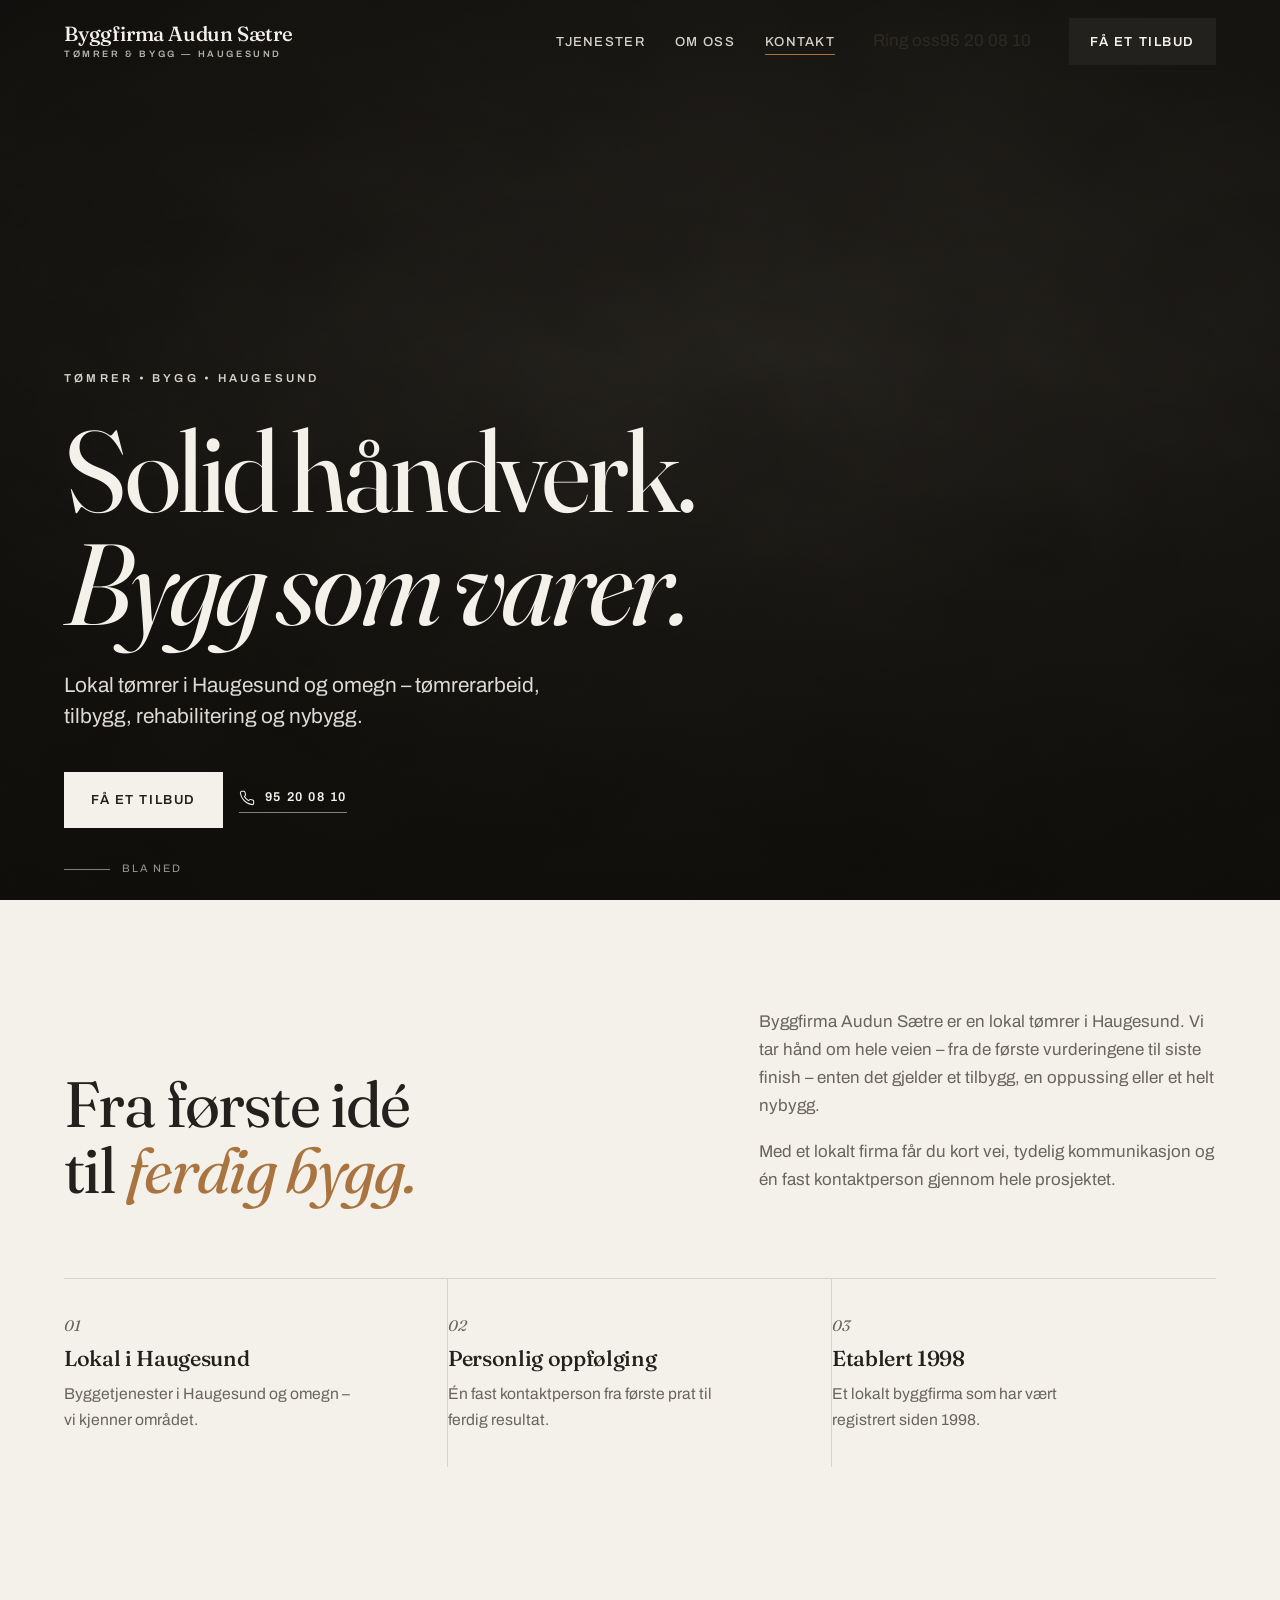
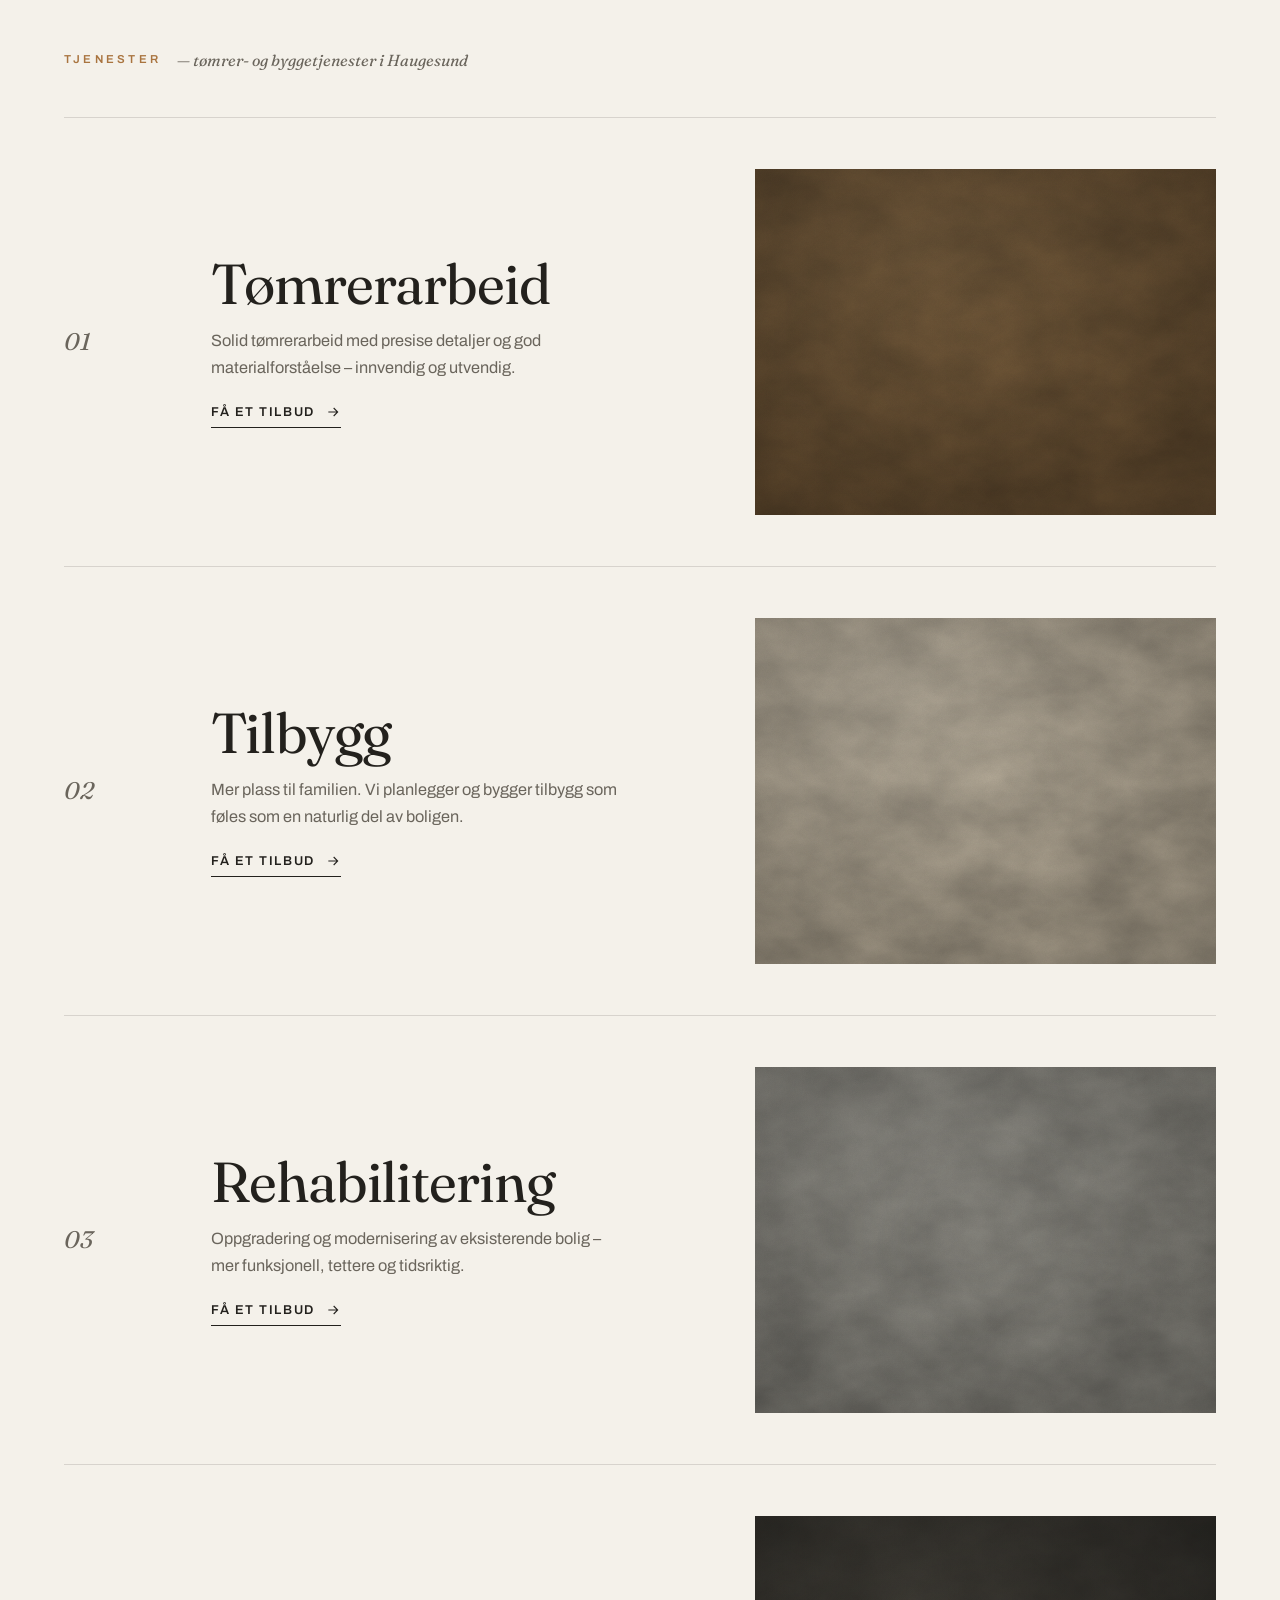
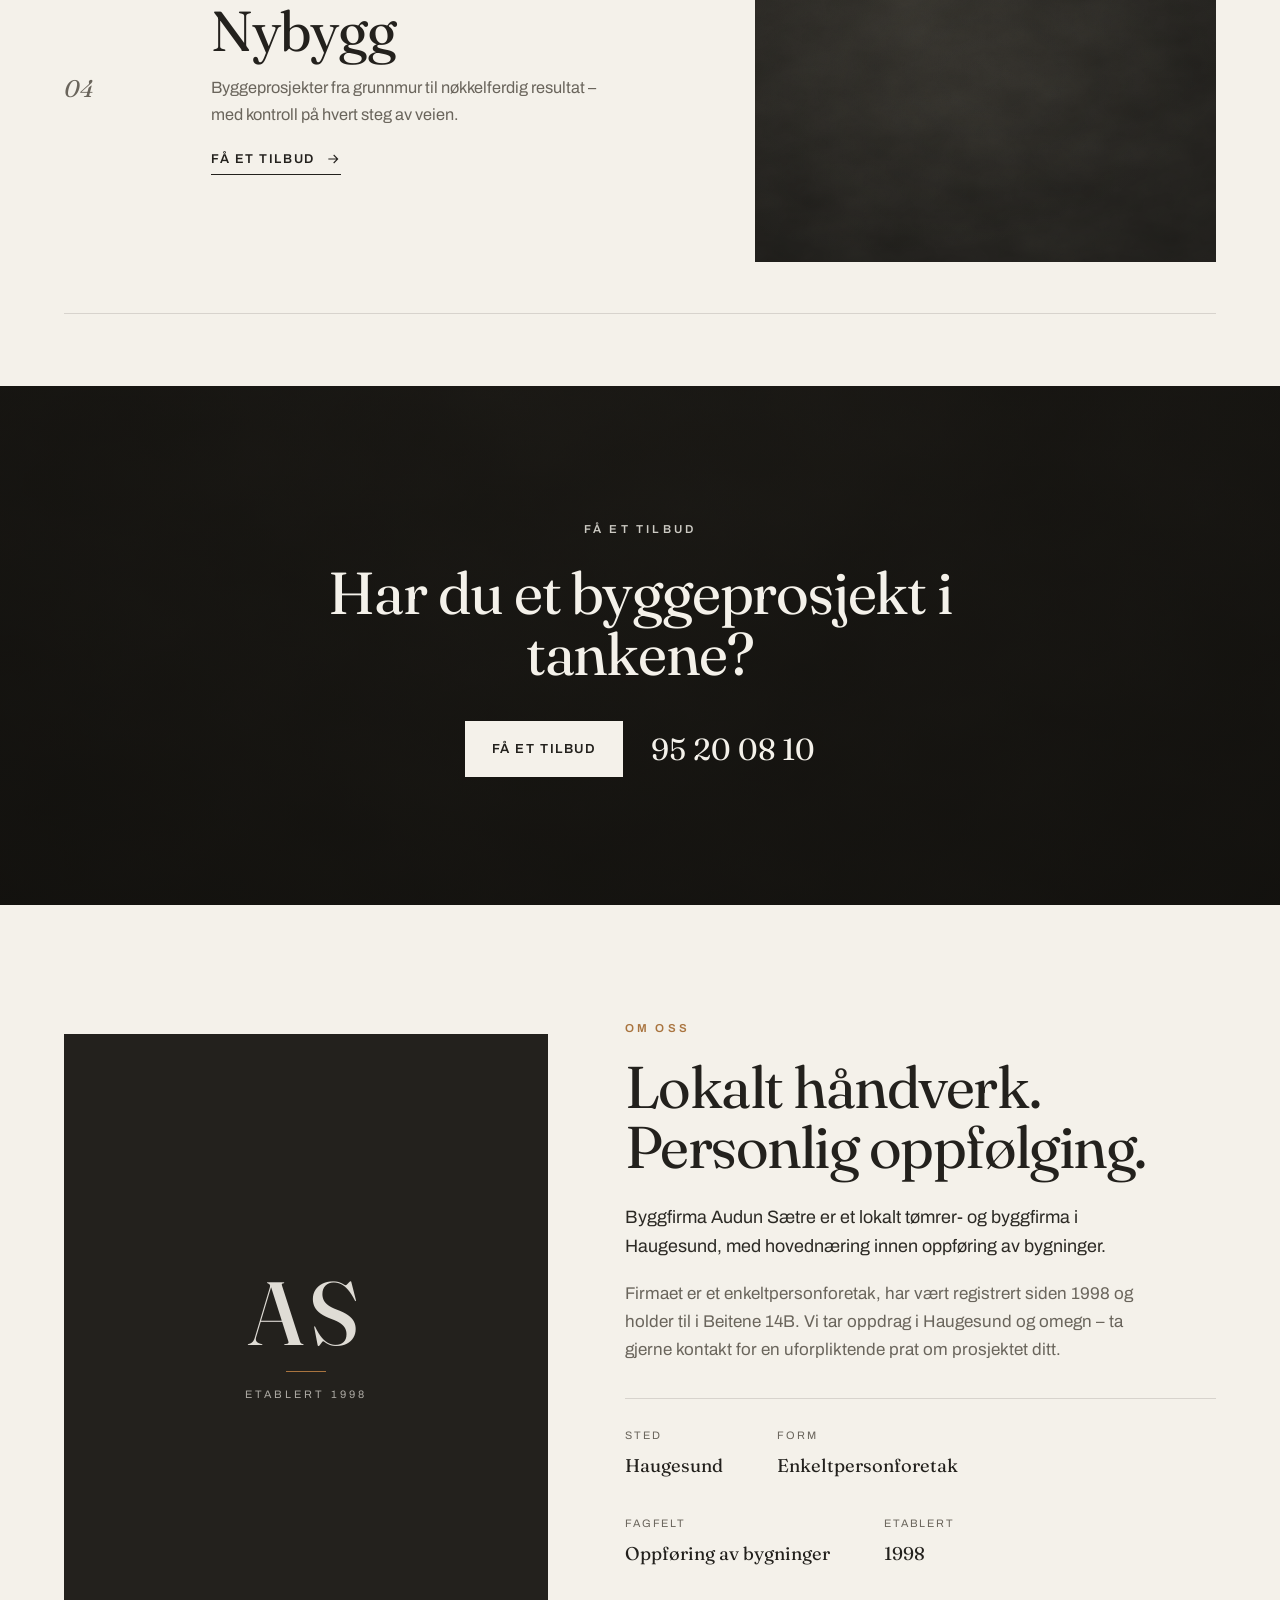
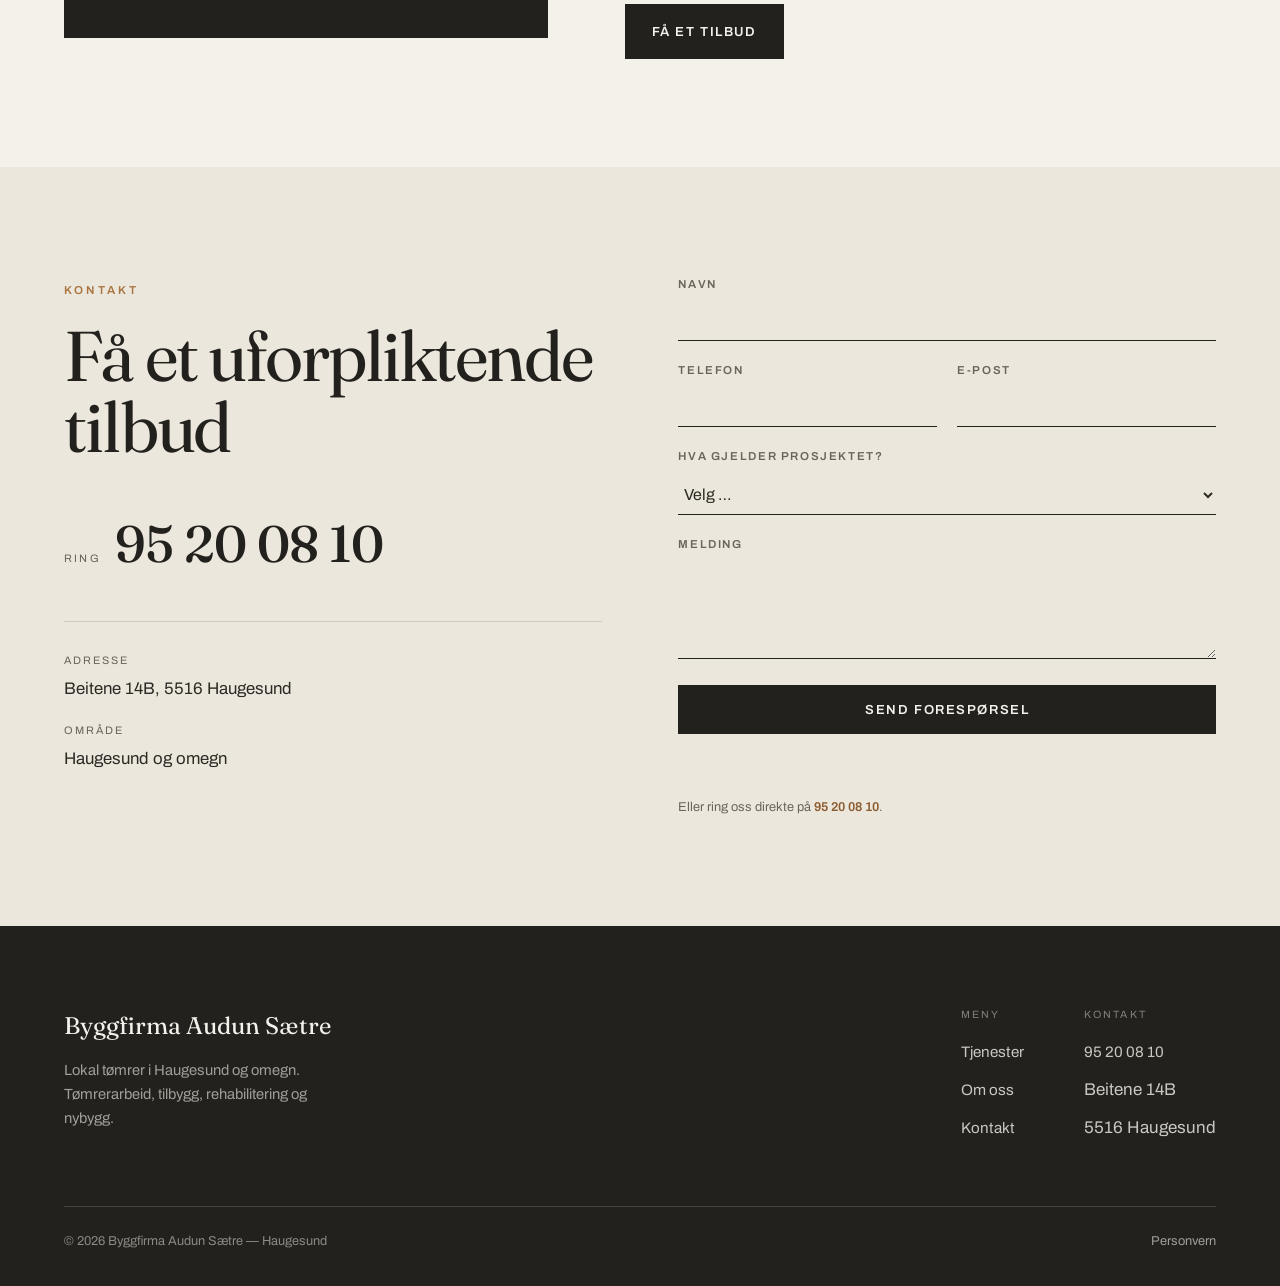
==== commit 129cd1f7: "Gjør demoen kundeklar: fjern placeholders, konverteringsfokus, lokal SEO - Fjernet all synlig placeh" ====
--- a/index.html
+++ b/index.html
@@ -4,8 +4,8 @@
   <meta charset="UTF-8">
   <meta name="viewport" content="width=device-width, initial-scale=1.0">
 
-  <title>Byggfirma Audun Sætre – Tømrer og bygg i Haugesund</title>
-  <meta name="description" content="Byggfirma Audun Sætre er et lokalt tømrer- og byggfirma i Haugesund. Vi utfører tømrerarbeid, tilbygg, rehabilitering og nybygg i Haugesund og omegn. Få et uforpliktende tilbud.">
+  <title>Tømrer i Haugesund – Byggfirma Audun Sætre</title>
+  <meta name="description" content="Byggfirma Audun Sætre er en lokal tømrer i Haugesund. Vi utfører tømrerarbeid, tilbygg, rehabilitering og nybygg i Haugesund og omegn. Ring 95 20 08 10 og få et uforpliktende tilbud.">
   <meta name="author" content="Byggfirma Audun Sætre">
   <meta name="robots" content="index, follow">
   <meta name="theme-color" content="#23211d">
@@ -13,8 +13,8 @@
 
   <meta property="og:type" content="website">
   <meta property="og:site_name" content="Byggfirma Audun Sætre">
-  <meta property="og:title" content="Byggfirma Audun Sætre – Tømrer og bygg i Haugesund">
-  <meta property="og:description" content="Lokalt tømrer- og byggfirma i Haugesund. Tømrerarbeid, tilbygg, rehabilitering og nybygg.">
+  <meta property="og:title" content="Tømrer i Haugesund – Byggfirma Audun Sætre">
+  <meta property="og:description" content="Lokal tømrer i Haugesund. Tømrerarbeid, tilbygg, rehabilitering og nybygg i Haugesund og omegn. Få et uforpliktende tilbud.">
   <meta property="og:locale" content="nb_NO">
   <meta property="og:image" content="assets/img/og-image.svg">
   <meta name="twitter:card" content="summary_large_image">
@@ -33,7 +33,7 @@
     "@context": "https://schema.org",
     "@type": "GeneralContractor",
     "name": "Byggfirma Audun Sætre",
-    "description": "Lokalt tømrer- og byggfirma i Haugesund. Tømrerarbeid, tilbygg, rehabilitering og nybygg i Haugesund og omegn.",
+    "description": "Lokal tømrer og byggfirma i Haugesund. Tømrerarbeid, tilbygg, rehabilitering og nybygg i Haugesund og omegn.",
     "url": "https://mardal2005-hub.github.io/Audun-S-tre/",
     "telephone": "+4795200810",
     "image": "assets/img/og-image.svg",
@@ -48,11 +48,17 @@
     },
     "areaServed": [
       { "@type": "City", "name": "Haugesund" },
+      { "@type": "Place", "name": "Haugalandet" },
       { "@type": "City", "name": "Karmøy" },
       { "@type": "City", "name": "Tysvær" },
       { "@type": "City", "name": "Sveio" }
     ],
-    "knowsAbout": ["Tømrerarbeid", "Tilbygg", "Rehabilitering", "Nybygg"]
+    "makesOffer": [
+      { "@type": "Offer", "itemOffered": { "@type": "Service", "name": "Tømrerarbeid" } },
+      { "@type": "Offer", "itemOffered": { "@type": "Service", "name": "Tilbygg" } },
+      { "@type": "Offer", "itemOffered": { "@type": "Service", "name": "Rehabilitering" } },
+      { "@type": "Offer", "itemOffered": { "@type": "Service", "name": "Nybygg" } }
+    ]
   }
   </script>
 </head>
@@ -70,10 +76,10 @@
       <nav class="nav" id="nav" aria-label="Hovedmeny">
         <ul class="nav-links">
           <li><a href="#tjenester">Tjenester</a></li>
-          <li><a href="#prosjekter">Prosjekter</a></li>
           <li><a href="#om-oss">Om oss</a></li>
           <li><a href="#kontakt">Kontakt</a></li>
         </ul>
+        <div class="nav-tel"><span>Ring oss</span><a href="tel:+4795200810">95 20 08 10</a></div>
         <a href="#kontakt" class="btn">Få et tilbud</a>
       </nav>
 
@@ -93,33 +99,47 @@
         <div class="wrap">
           <p class="overline hero-overline">Tømrer • Bygg • Haugesund</p>
           <h1 id="hero-title">Solid håndverk.<br><em>Bygg som varer.</em></h1>
-          <p class="hero-lead">Tømrer- og byggetjenester i Haugesund og omegn.</p>
+          <p class="hero-lead">Lokal tømrer i Haugesund og omegn – tømrerarbeid, tilbygg, rehabilitering og nybygg.</p>
           <div class="hero-actions">
             <a href="#kontakt" class="btn btn--light">Få et tilbud</a>
-            <a href="#prosjekter" class="arrowlink" style="color:var(--paper);border-color:rgba(244,241,234,.5)">Se våre prosjekter
-              <svg viewBox="0 0 24 24" fill="none" stroke="currentColor" stroke-width="1.6" aria-hidden="true"><path d="M5 12h14M13 6l6 6-6 6"/></svg>
+            <a href="tel:+4795200810" class="arrowlink" style="color:var(--paper);border-color:rgba(244,241,234,.5)">
+              <svg viewBox="0 0 24 24" fill="none" stroke="currentColor" stroke-width="1.6" aria-hidden="true"><path d="M22 16.9v3a2 2 0 0 1-2.2 2 19.8 19.8 0 0 1-8.6-3.1 19.5 19.5 0 0 1-6-6 19.8 19.8 0 0 1-3.1-8.7A2 2 0 0 1 4.1 2h3a2 2 0 0 1 2 1.7c.1.9.4 1.8.7 2.7a2 2 0 0 1-.5 2.1L8.1 9.9a16 16 0 0 0 6 6l1.4-1.2a2 2 0 0 1 2.1-.4c.9.3 1.8.6 2.7.7a2 2 0 0 1 1.7 2z"/></svg>
+              95 20 08 10
             </a>
           </div>
         </div>
       </div>
       <span class="hero-scroll"><span class="line"></span> Bla ned</span>
-      <span class="hero-caption">Demobilde — erstattes med foto</span>
-    </section>
-
-    <!-- ===================== INTRO ===================== -->
+    </section>
+
+    <!-- ===================== INTRO + VERDIER ===================== -->
     <section class="section" aria-labelledby="intro-title">
       <div class="wrap">
         <div class="intro-grid">
           <h2 class="intro-head reveal" id="intro-title">Fra første idé<br>til <em>ferdig bygg.</em></h2>
           <div class="intro-body reveal reveal-d1">
-            <p>Byggfirma Audun Sætre er et lokalt tømrer- og byggfirma i Haugesund. Vi tar hånd om hele veien – fra de første tegningene og praktiske vurderingene til siste finish.</p>
-            <p>Et lokalt firma betyr kort vei, tydelig kommunikasjon og én fast kontaktperson gjennom hele prosjektet.</p>
-          </div>
-        </div>
-        <figure class="intro-figure reveal reveal-d1">
-          <img src="assets/img/tex-intro.svg" alt="Materialbilde – tre og betong" loading="lazy" width="1600" height="900">
-          <figcaption class="ph-tag">Her kan vi vise frem et bilde fra arbeidet</figcaption>
-        </figure>
+            <p>Byggfirma Audun Sætre er en lokal tømrer i Haugesund. Vi tar hånd om hele veien – fra de første vurderingene til siste finish – enten det gjelder et tilbygg, en oppussing eller et helt nybygg.</p>
+            <p>Med et lokalt firma får du kort vei, tydelig kommunikasjon og én fast kontaktperson gjennom hele prosjektet.</p>
+          </div>
+        </div>
+
+        <div class="values">
+          <div class="value reveal">
+            <div class="v-idx">01</div>
+            <h3>Lokal i Haugesund</h3>
+            <p>Byggetjenester i Haugesund og omegn – vi kjenner området.</p>
+          </div>
+          <div class="value reveal reveal-d1">
+            <div class="v-idx">02</div>
+            <h3>Personlig oppfølging</h3>
+            <p>Én fast kontaktperson fra første prat til ferdig resultat.</p>
+          </div>
+          <div class="value reveal reveal-d2">
+            <div class="v-idx">03</div>
+            <h3>Etablert 1998</h3>
+            <p>Et lokalt byggfirma som har vært registrert siden 1998.</p>
+          </div>
+        </div>
       </div>
     </section>
 
@@ -128,8 +148,9 @@
       <div class="wrap">
         <div class="section-tag reveal">
           <span class="overline">Tjenester</span>
-          <span class="idx">— hva vi gjør</span>
-        </div>
+          <span class="idx">— tømrer- og byggetjenester i Haugesund</span>
+        </div>
+        <h2 class="sr-only" id="tj-title" style="position:absolute;width:1px;height:1px;overflow:hidden;clip:rect(0 0 0 0)">Tømrer- og byggetjenester i Haugesund</h2>
 
         <div class="svc">
           <article class="svc-row reveal">
@@ -137,10 +158,11 @@
             <div class="svc-main">
               <h3 class="svc-title">Tømrerarbeid</h3>
               <p>Solid tømrerarbeid med presise detaljer og god materialforståelse – innvendig og utvendig.</p>
-            </div>
-            <figure class="svc-media">
-              <img src="assets/img/tex-tomrer.svg" alt="Materialbilde – tre" loading="lazy" width="1200" height="900">
-            </figure>
+              <a href="#kontakt" class="arrowlink" style="margin-top:20px" aria-label="Få et tilbud på tømrerarbeid">Få et tilbud
+                <svg viewBox="0 0 24 24" fill="none" stroke="currentColor" stroke-width="1.6" aria-hidden="true"><path d="M5 12h14M13 6l6 6-6 6"/></svg>
+              </a>
+            </div>
+            <figure class="svc-media"><img src="assets/img/tex-tomrer.svg" alt="" loading="lazy" width="1200" height="900"></figure>
           </article>
 
           <article class="svc-row reveal">
@@ -148,10 +170,11 @@
             <div class="svc-main">
               <h3 class="svc-title">Tilbygg</h3>
               <p>Mer plass til familien. Vi planlegger og bygger tilbygg som føles som en naturlig del av boligen.</p>
-            </div>
-            <figure class="svc-media">
-              <img src="assets/img/tex-tilbygg.svg" alt="Materialbilde – betong" loading="lazy" width="1200" height="900">
-            </figure>
+              <a href="#kontakt" class="arrowlink" style="margin-top:20px" aria-label="Få et tilbud på tilbygg">Få et tilbud
+                <svg viewBox="0 0 24 24" fill="none" stroke="currentColor" stroke-width="1.6" aria-hidden="true"><path d="M5 12h14M13 6l6 6-6 6"/></svg>
+              </a>
+            </div>
+            <figure class="svc-media"><img src="assets/img/tex-tilbygg.svg" alt="" loading="lazy" width="1200" height="900"></figure>
           </article>
 
           <article class="svc-row reveal">
@@ -159,10 +182,11 @@
             <div class="svc-main">
               <h3 class="svc-title">Rehabilitering</h3>
               <p>Oppgradering og modernisering av eksisterende bolig – mer funksjonell, tettere og tidsriktig.</p>
-            </div>
-            <figure class="svc-media">
-              <img src="assets/img/tex-rehab.svg" alt="Materialbilde – stein" loading="lazy" width="1200" height="900">
-            </figure>
+              <a href="#kontakt" class="arrowlink" style="margin-top:20px" aria-label="Få et tilbud på rehabilitering">Få et tilbud
+                <svg viewBox="0 0 24 24" fill="none" stroke="currentColor" stroke-width="1.6" aria-hidden="true"><path d="M5 12h14M13 6l6 6-6 6"/></svg>
+              </a>
+            </div>
+            <figure class="svc-media"><img src="assets/img/tex-rehab.svg" alt="" loading="lazy" width="1200" height="900"></figure>
           </article>
 
           <article class="svc-row reveal">
@@ -170,46 +194,25 @@
             <div class="svc-main">
               <h3 class="svc-title">Nybygg</h3>
               <p>Byggeprosjekter fra grunnmur til nøkkelferdig resultat – med kontroll på hvert steg av veien.</p>
-            </div>
-            <figure class="svc-media">
-              <img src="assets/img/tex-nybygg.svg" alt="Materialbilde – metall og grafitt" loading="lazy" width="1200" height="900">
-            </figure>
+              <a href="#kontakt" class="arrowlink" style="margin-top:20px" aria-label="Få et tilbud på nybygg">Få et tilbud
+                <svg viewBox="0 0 24 24" fill="none" stroke="currentColor" stroke-width="1.6" aria-hidden="true"><path d="M5 12h14M13 6l6 6-6 6"/></svg>
+              </a>
+            </div>
+            <figure class="svc-media"><img src="assets/img/tex-nybygg.svg" alt="" loading="lazy" width="1200" height="900"></figure>
           </article>
         </div>
       </div>
     </section>
 
-    <!-- ===================== PROSJEKTER ===================== -->
-    <section class="section projects" id="prosjekter" aria-labelledby="pr-title">
-      <div class="wrap">
-        <div class="proj-head reveal">
-          <h2 id="pr-title">Utvalgte prosjekter</h2>
-          <p>Galleriet fylles med Auduns egne prosjekter. Feltene under er demo-plassholdere frem til bildene er på plass.</p>
-        </div>
-
-        <div class="proj-grid">
-          <figure class="proj tall reveal">
-            <img src="assets/img/tex-proj-1.svg" alt="Plassholder for prosjektbilde" loading="lazy" width="1200" height="1400">
-            <figcaption class="proj-ph"><span class="plus" aria-hidden="true"></span><span class="p-label">Ditt prosjekt her</span><span class="p-sub">Nybygg</span></figcaption>
-          </figure>
-          <figure class="proj wide reveal reveal-d1">
-            <img src="assets/img/tex-proj-2.svg" alt="Plassholder for prosjektbilde" loading="lazy" width="1200" height="800">
-            <figcaption class="proj-ph"><span class="plus" aria-hidden="true"></span><span class="p-label">Ditt prosjekt her</span><span class="p-sub">Tilbygg</span></figcaption>
-          </figure>
-          <figure class="proj half reveal">
-            <img src="assets/img/tex-proj-3.svg" alt="Plassholder for prosjektbilde" loading="lazy" width="1000" height="800">
-            <figcaption class="proj-ph"><span class="plus" aria-hidden="true"></span><span class="p-label">Ditt prosjekt her</span><span class="p-sub">Tømrerarbeid</span></figcaption>
-          </figure>
-          <figure class="proj half reveal reveal-d1">
-            <img src="assets/img/tex-proj-4.svg" alt="Plassholder for prosjektbilde" loading="lazy" width="1000" height="800">
-            <figcaption class="proj-ph"><span class="plus" aria-hidden="true"></span><span class="p-label">Ditt prosjekt her</span><span class="p-sub">Rehabilitering</span></figcaption>
-          </figure>
-        </div>
-
-        <div class="proj-foot reveal">
-          <a href="#kontakt" class="arrowlink">Bli et av prosjektene
-            <svg viewBox="0 0 24 24" fill="none" stroke="currentColor" stroke-width="1.6" aria-hidden="true"><path d="M5 12h14M13 6l6 6-6 6"/></svg>
-          </a>
+    <!-- ===================== CTA-BAND ===================== -->
+    <section class="cta-band" aria-labelledby="ctaband-title">
+      <img src="assets/img/tex-proj-1.svg" alt="" loading="lazy" width="1200" height="1400">
+      <div class="wrap">
+        <span class="overline">Få et tilbud</span>
+        <h2 id="ctaband-title">Har du et byggeprosjekt i tankene?</h2>
+        <div class="cta-actions">
+          <a href="#kontakt" class="btn btn--light">Få et tilbud</a>
+          <a href="tel:+4795200810" class="cta-phone">95 20 08 10</a>
         </div>
       </div>
     </section>
@@ -219,21 +222,24 @@
       <div class="wrap">
         <div class="about-grid">
           <figure class="about-figure reveal">
-            <img src="assets/img/tex-portrait.svg" alt="Plassholder – portrett av Audun kommer her" loading="lazy" width="1000" height="1250">
-            <span class="about-est">Etablert 1998</span>
-            <figcaption class="ph-tag">Portrett av Audun kommer her</figcaption>
+            <span class="monogram" aria-hidden="true">
+              <span class="mono-mark">AS</span>
+              <span class="mono-rule"></span>
+              <span class="mono-est">Etablert 1998</span>
+            </span>
           </figure>
           <div class="about-text reveal reveal-d1">
             <span class="overline">Om oss</span>
             <h2 id="om-title" style="margin-top:16px">Lokalt håndverk.<br>Personlig oppfølging.</h2>
-            <p class="lead">Byggfirma Audun Sætre er et enkeltpersonforetak i Haugesund, med hovednæring innen oppføring av bygninger.</p>
-            <p class="about-note">Her kan vi fortelle mer om Audun, firmaets historie, hvordan dere jobber og hva dere spesialiserer dere på.</p>
+            <p class="lead">Byggfirma Audun Sætre er et lokalt tømrer- og byggfirma i Haugesund, med hovednæring innen oppføring av bygninger.</p>
+            <p>Firmaet er et enkeltpersonforetak, har vært registrert siden 1998 og holder til i Beitene 14B. Vi tar oppdrag i Haugesund og omegn – ta gjerne kontakt for en uforpliktende prat om prosjektet ditt.</p>
             <div class="about-meta">
               <div><span class="m-k">Sted</span><span class="m-v">Haugesund</span></div>
               <div><span class="m-k">Form</span><span class="m-v">Enkeltpersonforetak</span></div>
               <div><span class="m-k">Fagfelt</span><span class="m-v">Oppføring av bygninger</span></div>
               <div><span class="m-k">Etablert</span><span class="m-v">1998</span></div>
             </div>
+            <a href="#kontakt" class="btn" style="margin-top:34px">Få et tilbud</a>
           </div>
         </div>
       </div>
@@ -245,7 +251,7 @@
         <div class="contact-grid">
           <div class="contact-lead reveal">
             <span class="overline">Kontakt</span>
-            <h2 id="kt-title" style="margin-top:18px">Har du et prosjekt i tankene?</h2>
+            <h2 id="kt-title" style="margin-top:18px">Få et uforpliktende tilbud</h2>
             <div class="contact-phone">
               <span class="cp-k">Ring</span>
               <a href="tel:+4795200810">95 20 08 10</a>
@@ -259,14 +265,19 @@
                 <div class="cd-k">Område</div>
                 <div class="cd-v">Haugesund og omegn</div>
               </div>
-              <div class="cd-item">
-                <div class="cd-k">E-post</div>
-                <a class="cd-v" href="tel:+4795200810">Ta kontakt på telefon</a>
-              </div>
-            </div>
-          </div>
-
-          <form class="form reveal reveal-d1" id="contactForm" novalidate>
+            </div>
+          </div>
+
+          <!--
+            KONTAKTSKJEMA – klart til å kobles til en ekte tjeneste.
+            Slik aktiverer du innsending (velg én):
+              1) Formspree: sett action="https://formspree.io/f/DITT_ID" og method="POST".
+              2) Annen e-post-/skjematjeneste: sett action til din endpoint-URL.
+            Alle felt har korrekte name-attributter. Når action er satt, sender
+            skjemaet automatisk via fetch (se js/main.js). Uten action henvises
+            besøkende til telefon – skjemaet later ikke som om det sender.
+          -->
+          <form class="form reveal reveal-d1" id="contactForm" action="" method="POST" novalidate>
             <div class="field">
               <label for="navn">Navn</label>
               <input type="text" id="navn" name="navn" autocomplete="name" required>
@@ -298,7 +309,7 @@
             </div>
             <button type="submit" class="btn">Send forespørsel</button>
             <p class="form-status" id="formStatus" role="status" aria-live="polite"></p>
-            <p class="form-note">Demo: skjemaet sender ingen data. På en ekte side kobles det til e-post eller et skjemasystem.</p>
+            <p class="form-note">Eller ring oss direkte på <a href="tel:+4795200810" style="color:var(--wood-deep);font-weight:600">95 20 08 10</a>.</p>
           </form>
         </div>
       </div>
@@ -311,14 +322,13 @@
       <div class="footer-top">
         <div class="footer-brand">
           <div class="wm-name">Byggfirma Audun Sætre</div>
-          <p>Tømrer- og byggetjenester i Haugesund og omegn.</p>
+          <p>Lokal tømrer i Haugesund og omegn. Tømrerarbeid, tilbygg, rehabilitering og nybygg.</p>
         </div>
         <nav class="footer-nav" aria-label="Bunnmeny">
           <div>
             <div class="fn-k">Meny</div>
             <ul>
               <li><a href="#tjenester">Tjenester</a></li>
-              <li><a href="#prosjekter">Prosjekter</a></li>
               <li><a href="#om-oss">Om oss</a></li>
               <li><a href="#kontakt">Kontakt</a></li>
             </ul>
@@ -335,7 +345,7 @@
       </div>
       <div class="footer-bottom">
         <p>© <span id="year">2026</span> Byggfirma Audun Sætre — Haugesund</p>
-        <p><a href="personvern.html">Personvern</a> · Demo-nettside</p>
+        <p><a href="personvern.html">Personvern</a></p>
       </div>
     </div>
   </footer>
--- a/css/styles.css
+++ b/css/styles.css
@@ -184,46 +184,35 @@
 .svc-row:hover .svc-media img { transform: scale(1.05); }
 .svc-row:hover .svc-title { color: var(--wood); }
 
-/* ---------- Prosjekter (asymmetrisk galleri) ---------- */
-.projects { background: var(--graphite); color: var(--paper); }
-.projects h2, .projects .intro-head { color: var(--paper); }
-.projects .section-tag .idx { color: rgba(244,241,234,0.6); }
-.proj-head { display: flex; justify-content: space-between; align-items: flex-end; gap: 30px; margin-bottom: 52px; flex-wrap: wrap; }
-.proj-head h2 { font-size: clamp(2.4rem, 6vw, 5rem); font-weight: 400; letter-spacing: -0.025em; }
-.proj-head p { color: rgba(244,241,234,0.66); max-width: 40ch; }
-.proj-grid { display: grid; grid-template-columns: repeat(12, 1fr); gap: clamp(14px, 2vw, 26px); }
-.proj { position: relative; overflow: hidden; background: var(--graphite-2); }
-.proj img { width: 100%; height: 100%; object-fit: cover; transition: transform 1.1s var(--ease); }
-.proj:hover img { transform: scale(1.04); }
-.proj.tall  { grid-column: span 5; aspect-ratio: 4/5; }
-.proj.wide  { grid-column: span 7; aspect-ratio: 16/10; }
-.proj.half  { grid-column: span 6; aspect-ratio: 3/2; }
-.proj.third { grid-column: span 4; aspect-ratio: 3/4; }
-.proj-plate {
-  position: absolute; inset: 0; z-index: 2; display: flex; flex-direction: column; justify-content: flex-end;
-  padding: 24px; gap: 6px;
-  background: linear-gradient(180deg, rgba(23,22,19,0) 45%, rgba(23,22,19,0.66) 100%);
-}
-.proj-plate .p-cat { font-size: .66rem; text-transform: uppercase; letter-spacing: .2em; color: var(--wood); font-weight: 600; }
-.proj-plate .p-name { font-family: var(--serif); font-size: 1.3rem; font-style: italic; color: var(--paper); }
-.proj-ph {
-  position: absolute; inset: 0; z-index: 2; display: flex; flex-direction: column; align-items: center; justify-content: center; gap: 10px; text-align: center; padding: 20px;
-}
-.proj-ph .plus { width: 34px; height: 34px; position: relative; opacity: .85; }
-.proj-ph .plus::before, .proj-ph .plus::after { content:""; position:absolute; background: var(--paper); }
-.proj-ph .plus::before { left: 50%; top: 0; width: 1px; height: 100%; transform: translateX(-50%); }
-.proj-ph .plus::after { top: 50%; left: 0; height: 1px; width: 100%; transform: translateY(-50%); }
-.proj-ph .p-label { font-family: var(--serif); font-style: italic; font-size: 1.15rem; color: var(--paper); }
-.proj-ph .p-sub { font-size: .64rem; text-transform: uppercase; letter-spacing: .18em; color: rgba(244,241,234,0.6); }
-.proj-foot { margin-top: 40px; display: flex; justify-content: center; }
-.projects .arrowlink { color: var(--paper); border-color: rgba(244,241,234,0.5); }
-.projects .arrowlink:hover { color: var(--wood); border-color: var(--wood); }
+/* ---------- Verdier (trust-rad) ---------- */
+.values { display: grid; grid-template-columns: repeat(3, 1fr); margin-top: clamp(44px, 6vw, 76px); border-top: 1px solid var(--line); }
+.value { padding: clamp(24px, 3vw, 34px) clamp(24px, 3vw, 40px) clamp(24px, 3vw, 34px) 0; border-right: 1px solid var(--line); }
+.value:last-child { border-right: 0; padding-right: 0; }
+.value .v-idx { font-family: var(--serif); font-style: italic; font-size: .95rem; color: var(--ink-soft); }
+.value h3 { font-size: 1.35rem; font-weight: 500; margin-top: 10px; }
+.value p { margin-top: 10px; color: var(--ink-soft); font-size: .98rem; max-width: 32ch; }
+
+/* ---------- CTA-band (fotoflate + Få et tilbud) ---------- */
+.cta-band { position: relative; overflow: hidden; color: var(--paper); }
+.cta-band img { position: absolute; inset: 0; width: 100%; height: 100%; object-fit: cover; z-index: 0; }
+.cta-band::after { content:""; position: absolute; inset: 0; z-index: 1; background: linear-gradient(180deg, rgba(15,14,11,0.74) 0%, rgba(15,14,11,0.84) 100%); }
+.cta-band .wrap { position: relative; z-index: 2; text-align: center; padding-top: clamp(64px, 11vw, 128px); padding-bottom: clamp(64px, 11vw, 128px); }
+.cta-band .overline { color: rgba(244,241,234,0.82); justify-content: center; display: inline-flex; }
+.cta-band h2 { color: var(--paper); font-size: clamp(2rem, 5vw, 3.7rem); font-weight: 400; letter-spacing: -0.02em; max-width: 20ch; margin: 20px auto 0; line-height: 1.04; }
+.cta-band .cta-actions { margin-top: 36px; display: flex; gap: 18px 28px; justify-content: center; align-items: center; flex-wrap: wrap; }
+.cta-band .cta-phone { font-family: var(--serif); font-size: clamp(1.4rem, 3vw, 1.9rem); color: var(--paper); transition: color .3s var(--ease); }
+.cta-band .cta-phone:hover { color: var(--wood); }
 
 /* ---------- Om oss ---------- */
 .about-grid { display: grid; grid-template-columns: 0.9fr 1.1fr; gap: clamp(32px, 6vw, 84px); align-items: center; }
-.about-figure { position: relative; aspect-ratio: 4/5; overflow: hidden; background: var(--paper-2); }
+.about-figure { position: relative; aspect-ratio: 4/5; overflow: hidden; background: var(--graphite); }
 .about-figure img { width: 100%; height: 100%; object-fit: cover; }
-.about-est { position: absolute; top: 20px; left: 20px; z-index: 2; font-family: var(--serif); font-style: italic; font-size: .95rem; color: var(--paper); background: rgba(23,22,19,0.5); padding: 6px 14px; backdrop-filter: blur(2px); }
+.about-figure .monogram {
+  position: absolute; inset: 0; z-index: 1; display: flex; flex-direction: column; align-items: center; justify-content: center; gap: 14px;
+}
+.about-figure .monogram .mono-mark { font-family: var(--serif); font-size: clamp(3.4rem, 8vw, 5.6rem); font-weight: 500; letter-spacing: .06em; color: rgba(244,241,234,0.9); line-height: 1; }
+.about-figure .monogram .mono-rule { width: 40px; height: 1px; background: var(--wood); }
+.about-figure .monogram .mono-est { font-size: .68rem; text-transform: uppercase; letter-spacing: .28em; color: rgba(244,241,234,0.66); }
 .about-text h2 { font-size: clamp(2.2rem, 4.6vw, 4rem); font-weight: 400; letter-spacing: -0.025em; line-height: 1.02; }
 .about-text .lead { margin-top: 26px; font-size: 1.12rem; color: var(--ink); max-width: 50ch; }
 .about-text p { margin-top: 18px; color: var(--ink-soft); max-width: 52ch; }
@@ -261,6 +250,7 @@
 .form-note { font-size: .8rem; color: var(--ink-soft); }
 .form-status { font-family: var(--serif); font-style: italic; font-size: 1.02rem; min-height: 1.4em; }
 .form-status.ok { color: var(--wood-deep); }
+.form-status.err { color: #a23b2e; }
 
 /* ---------- Footer ---------- */
 .site-footer { background: var(--graphite); color: rgba(244,241,234,0.8); padding: clamp(52px, 7vw, 80px) 0 34px; }
@@ -308,22 +298,29 @@
   .about-figure { max-width: 460px; aspect-ratio: 4/5; }
   .contact-grid { grid-template-columns: 1fr; }
 }
+@media (max-width: 760px) {
+  .values { grid-template-columns: 1fr; margin-top: 40px; }
+  .value { border-right: 0; border-bottom: 1px solid var(--line); padding: 22px 0; }
+  .value:last-child { border-bottom: 0; }
+}
 @media (max-width: 860px) {
   .nav-toggle { display: flex; }
-  .nav-links, .nav > .btn { display: none; }
-  .nav.open { position: fixed; inset: var(--header-h) 0 auto 0; background: var(--paper); border-bottom: 1px solid var(--line); flex-direction: column; align-items: stretch; gap: 0; padding: 8px 0 18px; }
+  .nav-links, .nav > .btn, .nav-tel { display: none; }
+  .nav.open { position: fixed; inset: var(--header-h) 0 auto 0; background: var(--paper); border-bottom: 1px solid var(--line); flex-direction: column; align-items: stretch; gap: 0; padding: 8px 0 20px; }
   .nav.open .nav-links { display: flex; flex-direction: column; gap: 0; }
   .nav.open .nav-links a { color: var(--graphite); padding: 15px var(--gutter); border-top: 1px solid var(--line); letter-spacing: .12em; }
   .nav.open .nav-links a::after { display: none; }
+  .nav.open .nav-tel { display: block; padding: 16px var(--gutter) 4px; border-top: 1px solid var(--line); }
+  .nav.open .nav-tel a { font-family: var(--serif); font-size: 1.5rem; color: var(--graphite); }
+  .nav.open .nav-tel span { display: block; font-size: .64rem; letter-spacing: .2em; text-transform: uppercase; color: var(--ink-soft); margin-bottom: 2px; }
   .nav.open > .btn { display: inline-flex; justify-content: center; margin: 14px var(--gutter) 0; }
-  .proj.tall, .proj.wide, .proj.half, .proj.third { grid-column: span 6; }
 }
 @media (max-width: 560px) {
   body { font-size: 16px; }
-  .proj.tall, .proj.wide, .proj.half, .proj.third { grid-column: span 12; aspect-ratio: 3/2; }
   .form .row-2 { grid-template-columns: 1fr; }
   .hero-scroll { display: none; }
   .footer-top { flex-direction: column; }
+  .contact-phone { flex-direction: column; align-items: flex-start; gap: 4px; }
 }
 
 @media (prefers-reduced-motion: reduce) {
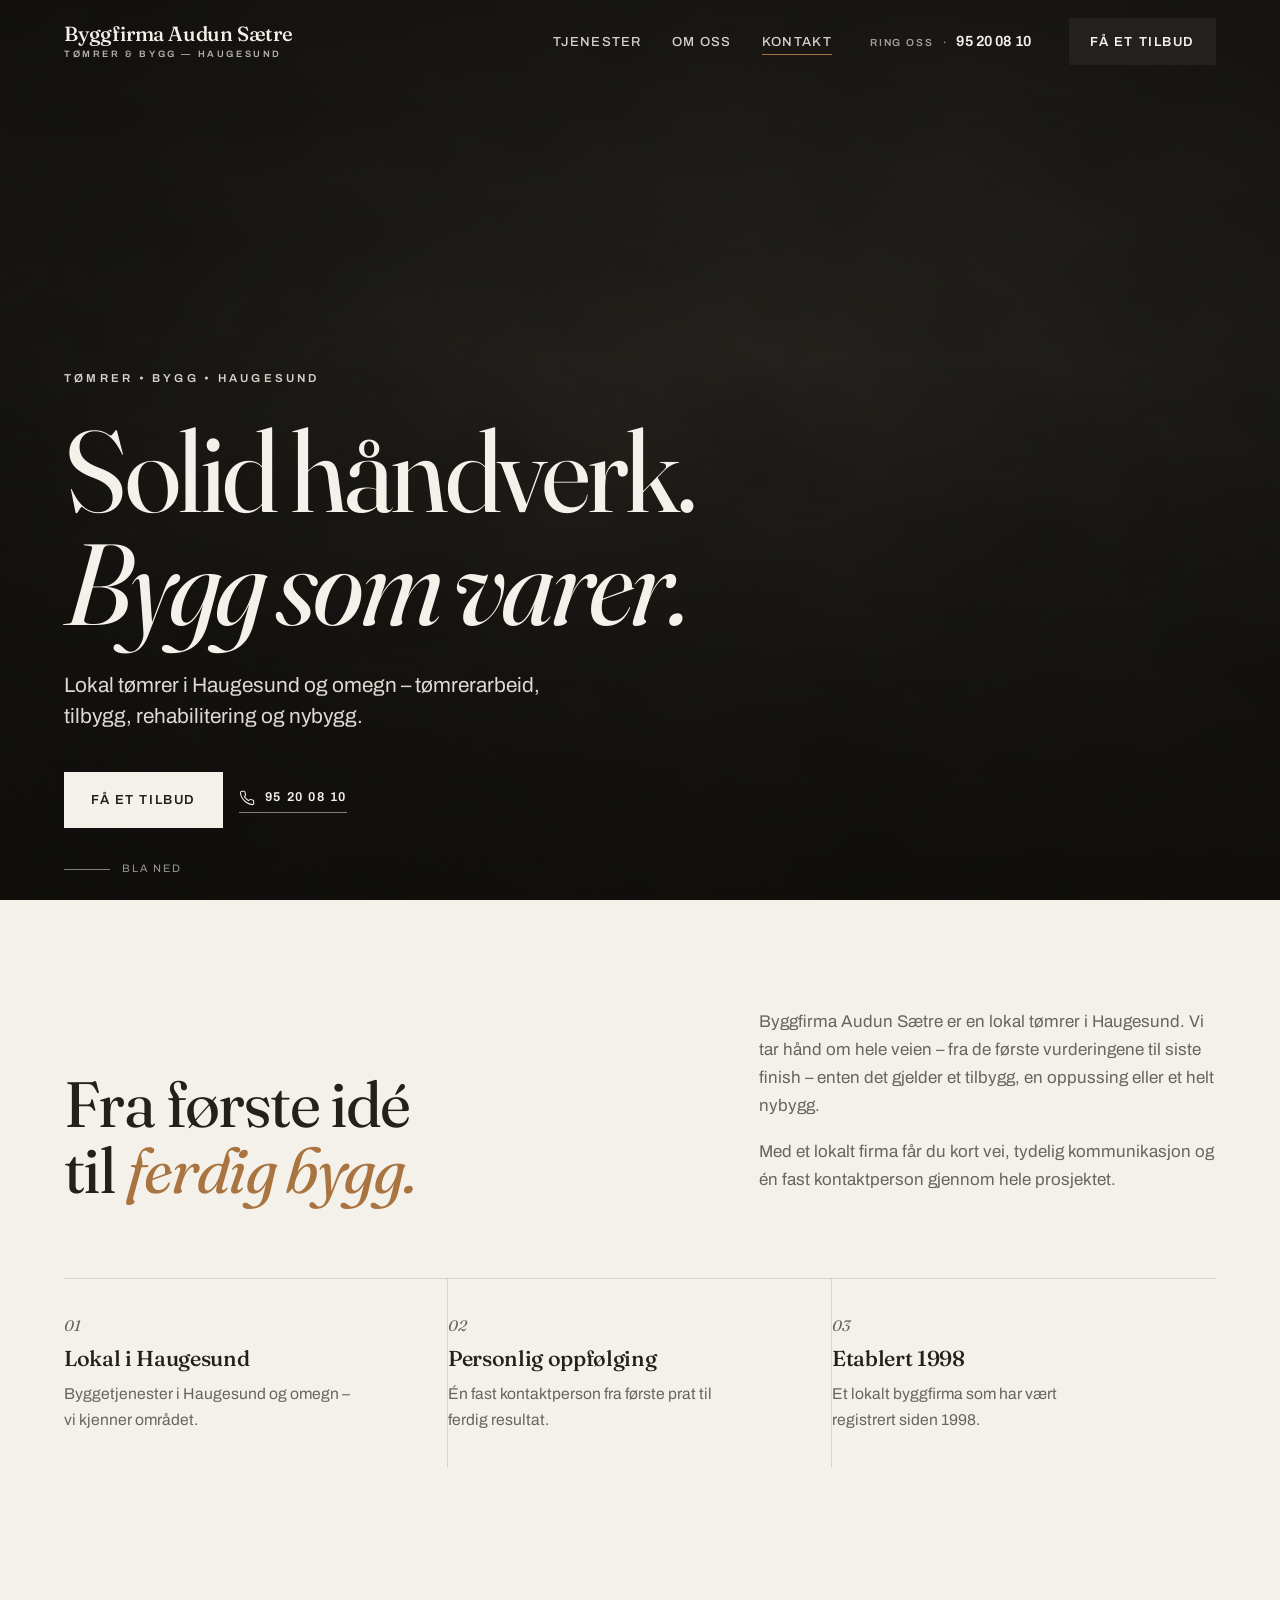
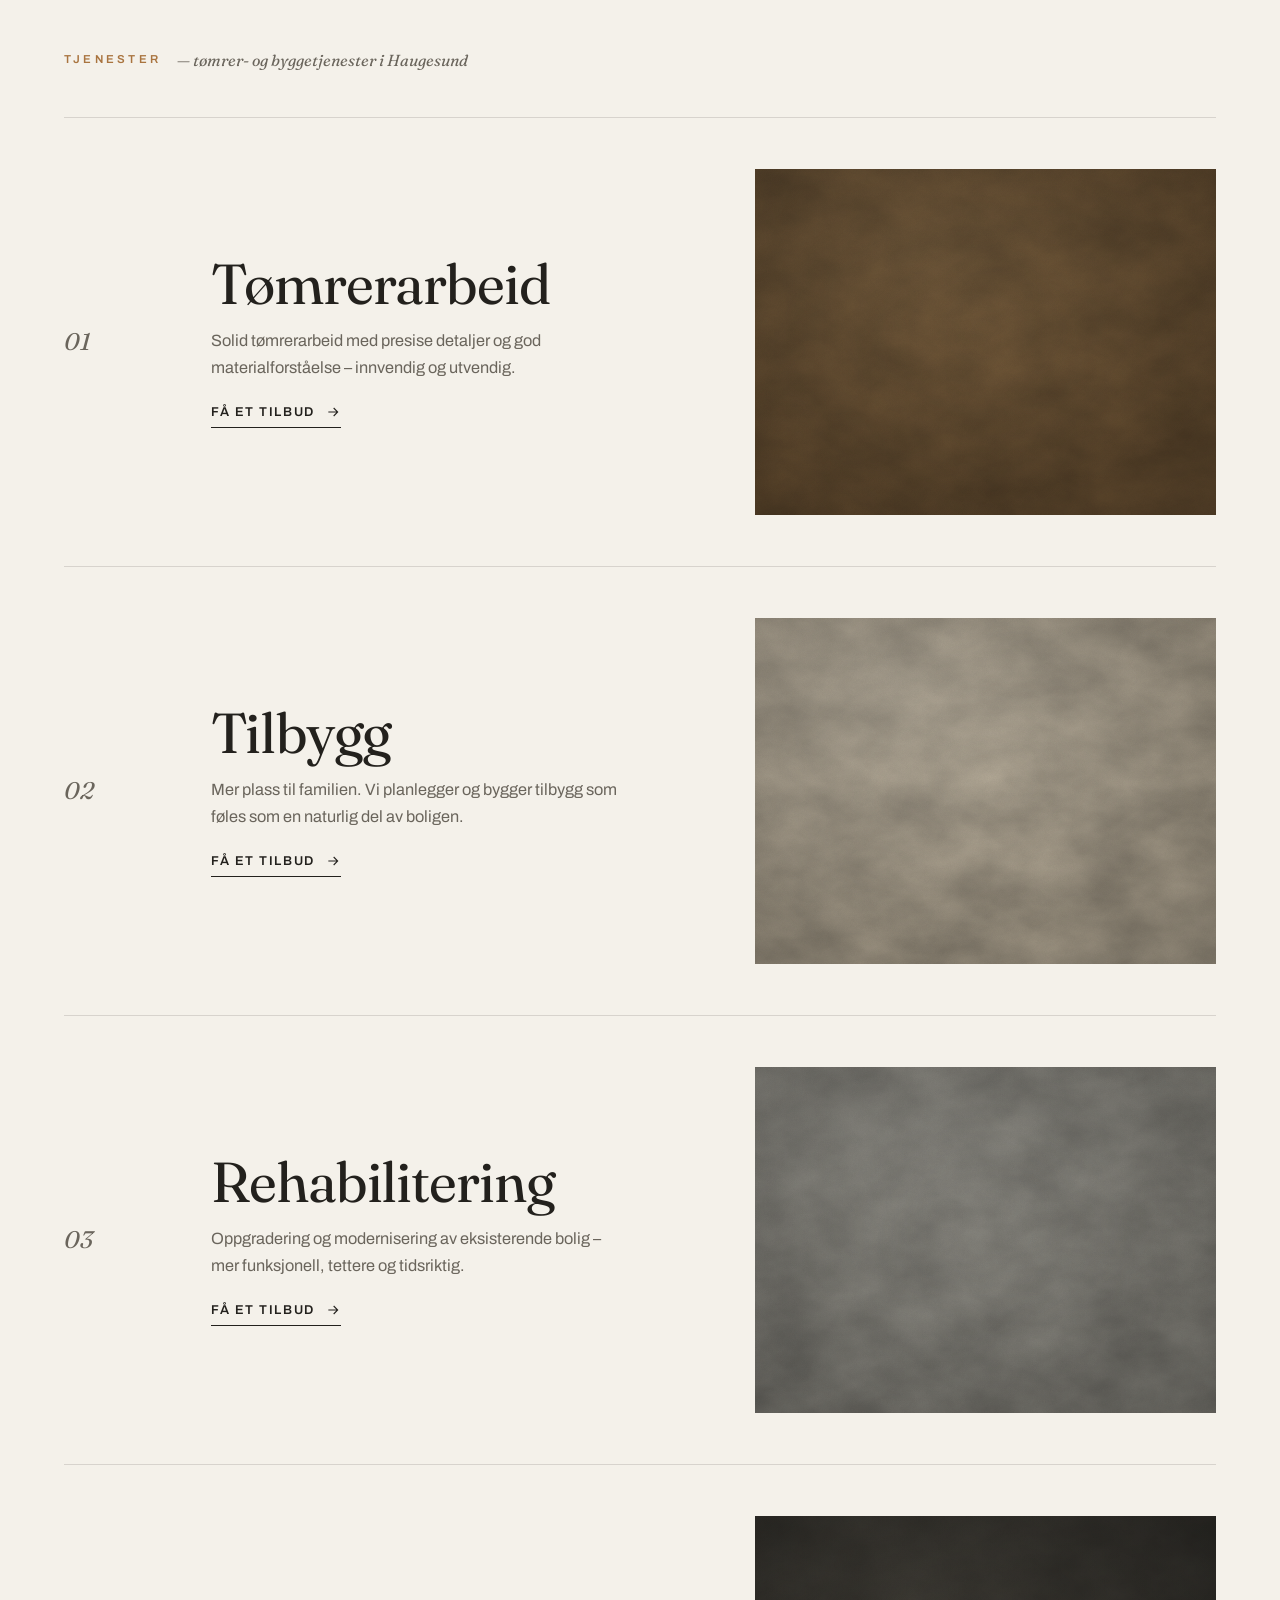
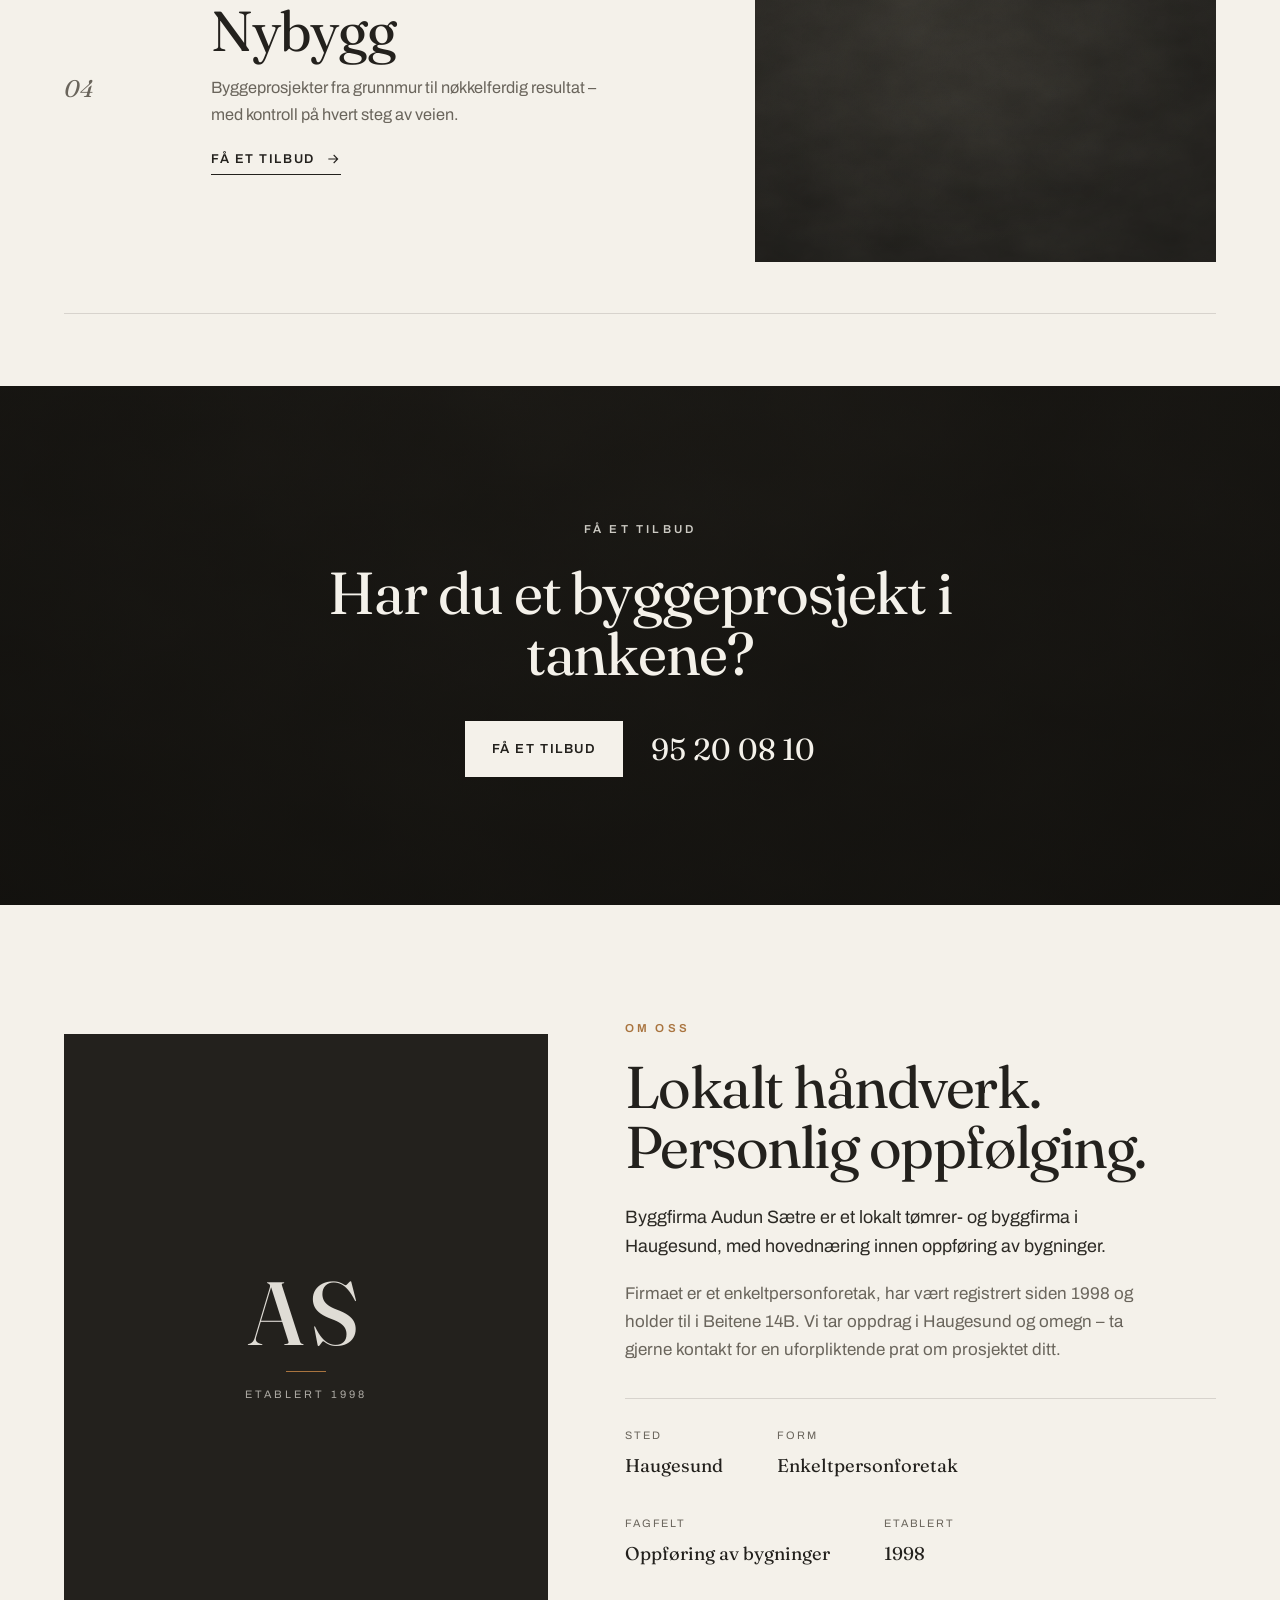
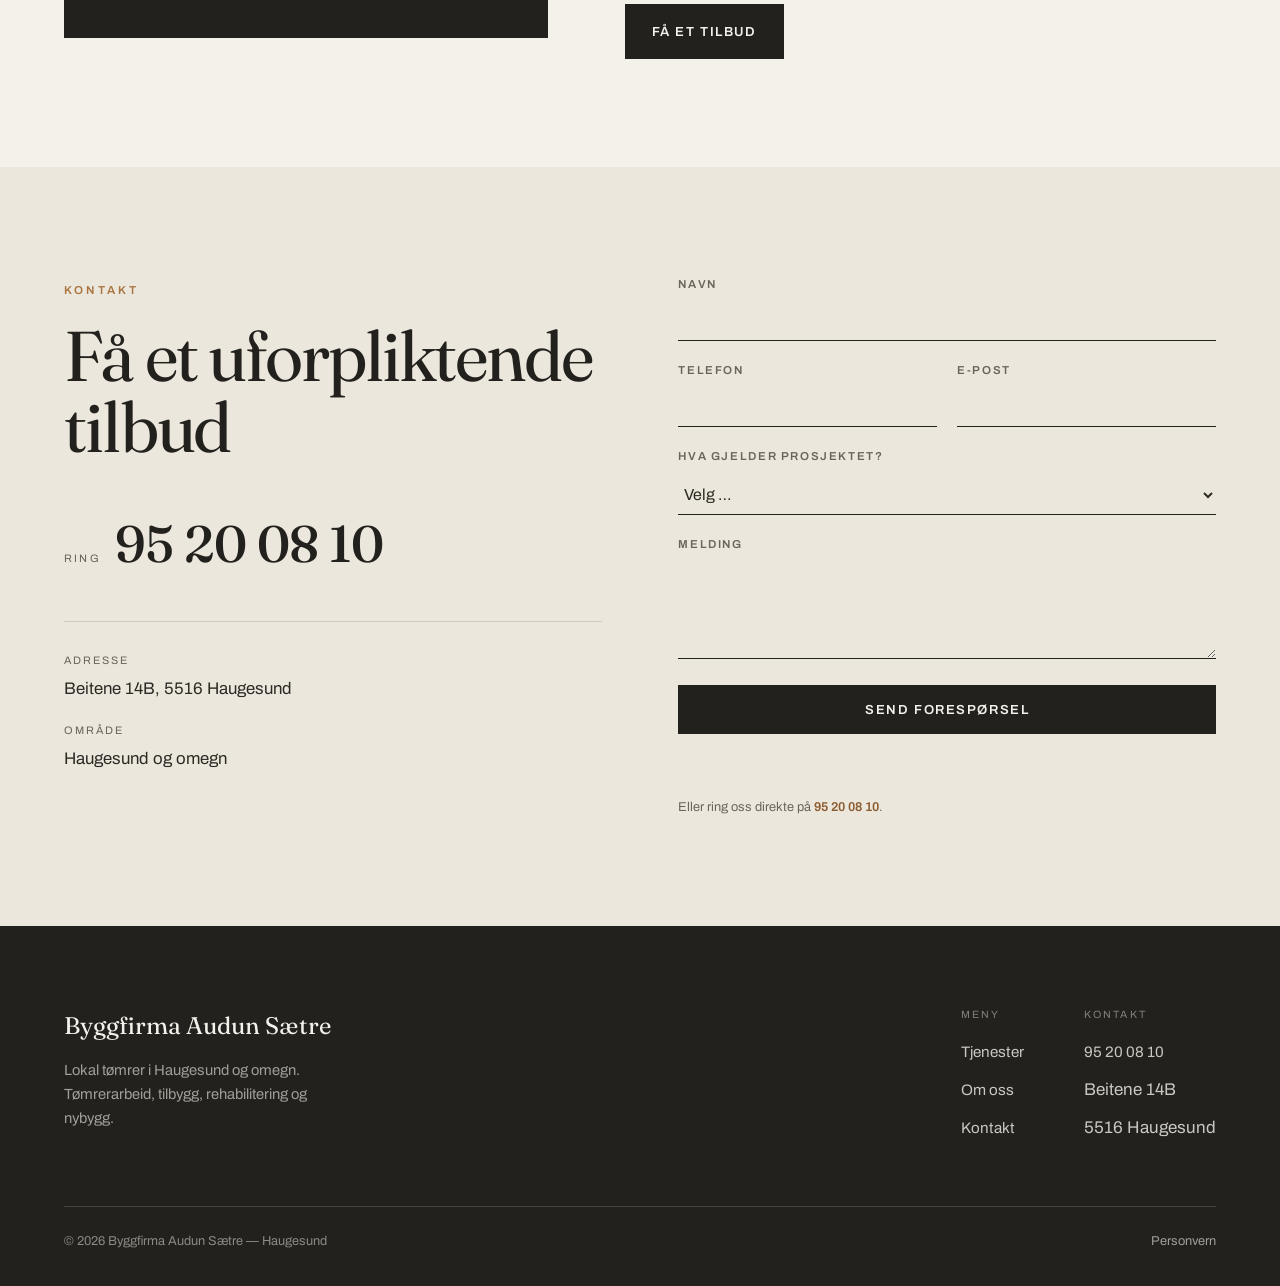
==== commit 7b10bc72: "Kundeklar finpuss: fiks header-telefon, konsistens og siste QA - Header-telefon vises nå ryddig som " ====
--- a/index.html
+++ b/index.html
@@ -79,7 +79,7 @@
           <li><a href="#om-oss">Om oss</a></li>
           <li><a href="#kontakt">Kontakt</a></li>
         </ul>
-        <div class="nav-tel"><span>Ring oss</span><a href="tel:+4795200810">95 20 08 10</a></div>
+        <a class="nav-tel" href="tel:95200810"><span>Ring oss</span> 95 20 08 10</a>
         <a href="#kontakt" class="btn">Få et tilbud</a>
       </nav>
 
@@ -102,7 +102,7 @@
           <p class="hero-lead">Lokal tømrer i Haugesund og omegn – tømrerarbeid, tilbygg, rehabilitering og nybygg.</p>
           <div class="hero-actions">
             <a href="#kontakt" class="btn btn--light">Få et tilbud</a>
-            <a href="tel:+4795200810" class="arrowlink" style="color:var(--paper);border-color:rgba(244,241,234,.5)">
+            <a href="tel:95200810" class="arrowlink" style="color:var(--paper);border-color:rgba(244,241,234,.5)">
               <svg viewBox="0 0 24 24" fill="none" stroke="currentColor" stroke-width="1.6" aria-hidden="true"><path d="M22 16.9v3a2 2 0 0 1-2.2 2 19.8 19.8 0 0 1-8.6-3.1 19.5 19.5 0 0 1-6-6 19.8 19.8 0 0 1-3.1-8.7A2 2 0 0 1 4.1 2h3a2 2 0 0 1 2 1.7c.1.9.4 1.8.7 2.7a2 2 0 0 1-.5 2.1L8.1 9.9a16 16 0 0 0 6 6l1.4-1.2a2 2 0 0 1 2.1-.4c.9.3 1.8.6 2.7.7a2 2 0 0 1 1.7 2z"/></svg>
               95 20 08 10
             </a>
@@ -150,7 +150,7 @@
           <span class="overline">Tjenester</span>
           <span class="idx">— tømrer- og byggetjenester i Haugesund</span>
         </div>
-        <h2 class="sr-only" id="tj-title" style="position:absolute;width:1px;height:1px;overflow:hidden;clip:rect(0 0 0 0)">Tømrer- og byggetjenester i Haugesund</h2>
+        <h2 class="sr-only" id="tj-title">Tømrer- og byggetjenester i Haugesund</h2>
 
         <div class="svc">
           <article class="svc-row reveal">
@@ -212,7 +212,7 @@
         <h2 id="ctaband-title">Har du et byggeprosjekt i tankene?</h2>
         <div class="cta-actions">
           <a href="#kontakt" class="btn btn--light">Få et tilbud</a>
-          <a href="tel:+4795200810" class="cta-phone">95 20 08 10</a>
+          <a href="tel:95200810" class="cta-phone">95 20 08 10</a>
         </div>
       </div>
     </section>
@@ -254,7 +254,7 @@
             <h2 id="kt-title" style="margin-top:18px">Få et uforpliktende tilbud</h2>
             <div class="contact-phone">
               <span class="cp-k">Ring</span>
-              <a href="tel:+4795200810">95 20 08 10</a>
+              <a href="tel:95200810">95 20 08 10</a>
             </div>
             <div class="contact-details">
               <div class="cd-item">
@@ -309,7 +309,7 @@
             </div>
             <button type="submit" class="btn">Send forespørsel</button>
             <p class="form-status" id="formStatus" role="status" aria-live="polite"></p>
-            <p class="form-note">Eller ring oss direkte på <a href="tel:+4795200810" style="color:var(--wood-deep);font-weight:600">95 20 08 10</a>.</p>
+            <p class="form-note">Eller ring oss direkte på <a href="tel:95200810" style="color:var(--wood-deep);font-weight:600">95 20 08 10</a>.</p>
           </form>
         </div>
       </div>
@@ -336,7 +336,7 @@
           <div>
             <div class="fn-k">Kontakt</div>
             <ul>
-              <li><a href="tel:+4795200810">95 20 08 10</a></li>
+              <li><a href="tel:95200810">95 20 08 10</a></li>
               <li>Beitene 14B</li>
               <li>5516 Haugesund</li>
             </ul>
--- a/css/styles.css
+++ b/css/styles.css
@@ -56,6 +56,7 @@
 }
 .overline.muted { color: var(--ink-soft); }
 
+.sr-only { position: absolute !important; width: 1px; height: 1px; padding: 0; margin: -1px; overflow: hidden; clip: rect(0 0 0 0); white-space: nowrap; border: 0; }
 .skip-link { position: absolute; left: -9999px; top: 0; background: var(--graphite); color: var(--paper); padding: 12px 18px; z-index: 200; }
 .skip-link:focus { left: 0; }
 :focus-visible { outline: 2px solid var(--wood); outline-offset: 3px; }
@@ -111,13 +112,27 @@
 .nav-links a:hover::after, .nav-links a.active::after { right: 0; }
 .nav .btn { padding: 12px 20px; }
 
+/* Header-telefon: "Ring oss · 95 20 08 10" */
+.nav-tel { display: inline-flex; align-items: baseline; gap: 9px; white-space: nowrap; transition: color .3s var(--ease); }
+.nav-tel span { font-size: .64rem; font-weight: 600; text-transform: uppercase; letter-spacing: .18em; color: rgba(244,241,234,0.62); }
+.nav-tel span::after { content: "·"; margin-left: 9px; }
+.nav-tel { font-family: var(--sans); font-weight: 600; font-size: .92rem; letter-spacing: .01em; color: var(--paper); }
+.nav-tel:hover { color: var(--wood); }
+@media (max-width: 1120px) { .nav-tel { display: none; } }
+
 /* Scrolled state -> solid paper, dark text */
 .site-header.solid { background: var(--paper); border-bottom-color: var(--line); height: 72px; }
 .site-header.solid .wm-name { color: var(--graphite); }
 .site-header.solid .wm-sub { color: var(--ink-soft); }
 .site-header.solid .nav-links a { color: var(--graphite); }
+.site-header.solid .nav-tel { color: var(--graphite); }
+.site-header.solid .nav-tel:hover { color: var(--wood); }
+.site-header.solid .nav-tel span { color: var(--ink-soft); }
 .site-header.solid .nav .btn { background: var(--graphite); color: var(--paper); border-color: var(--graphite); }
 .site-header.solid .nav .btn:hover { background: var(--wood); border-color: var(--wood); }
+/* static-solid (indre sider) arver samme farger */
+.site-header.static-solid .nav-tel { color: var(--graphite); }
+.site-header.static-solid .nav-tel span { color: var(--ink-soft); }
 
 .nav-toggle { display: none; background: none; border: 0; cursor: pointer; padding: 8px; flex-direction: column; gap: 6px; }
 .nav-toggle span { display: block; width: 28px; height: 1.5px; background: var(--paper); transition: transform .3s var(--ease), opacity .3s var(--ease), background .4s var(--ease); }
@@ -310,9 +325,9 @@
   .nav.open .nav-links { display: flex; flex-direction: column; gap: 0; }
   .nav.open .nav-links a { color: var(--graphite); padding: 15px var(--gutter); border-top: 1px solid var(--line); letter-spacing: .12em; }
   .nav.open .nav-links a::after { display: none; }
-  .nav.open .nav-tel { display: block; padding: 16px var(--gutter) 4px; border-top: 1px solid var(--line); }
-  .nav.open .nav-tel a { font-family: var(--serif); font-size: 1.5rem; color: var(--graphite); }
-  .nav.open .nav-tel span { display: block; font-size: .64rem; letter-spacing: .2em; text-transform: uppercase; color: var(--ink-soft); margin-bottom: 2px; }
+  .nav.open .nav-tel { display: flex; flex-direction: column; align-items: flex-start; gap: 3px; padding: 16px var(--gutter) 6px; border-top: 1px solid var(--line); font-family: var(--serif); font-size: 1.5rem; color: var(--graphite); }
+  .nav.open .nav-tel span { font-family: var(--sans); font-weight: 600; font-size: .62rem; letter-spacing: .2em; text-transform: uppercase; color: var(--ink-soft); }
+  .nav.open .nav-tel span::after { display: none; }
   .nav.open > .btn { display: inline-flex; justify-content: center; margin: 14px var(--gutter) 0; }
 }
 @media (max-width: 560px) {
